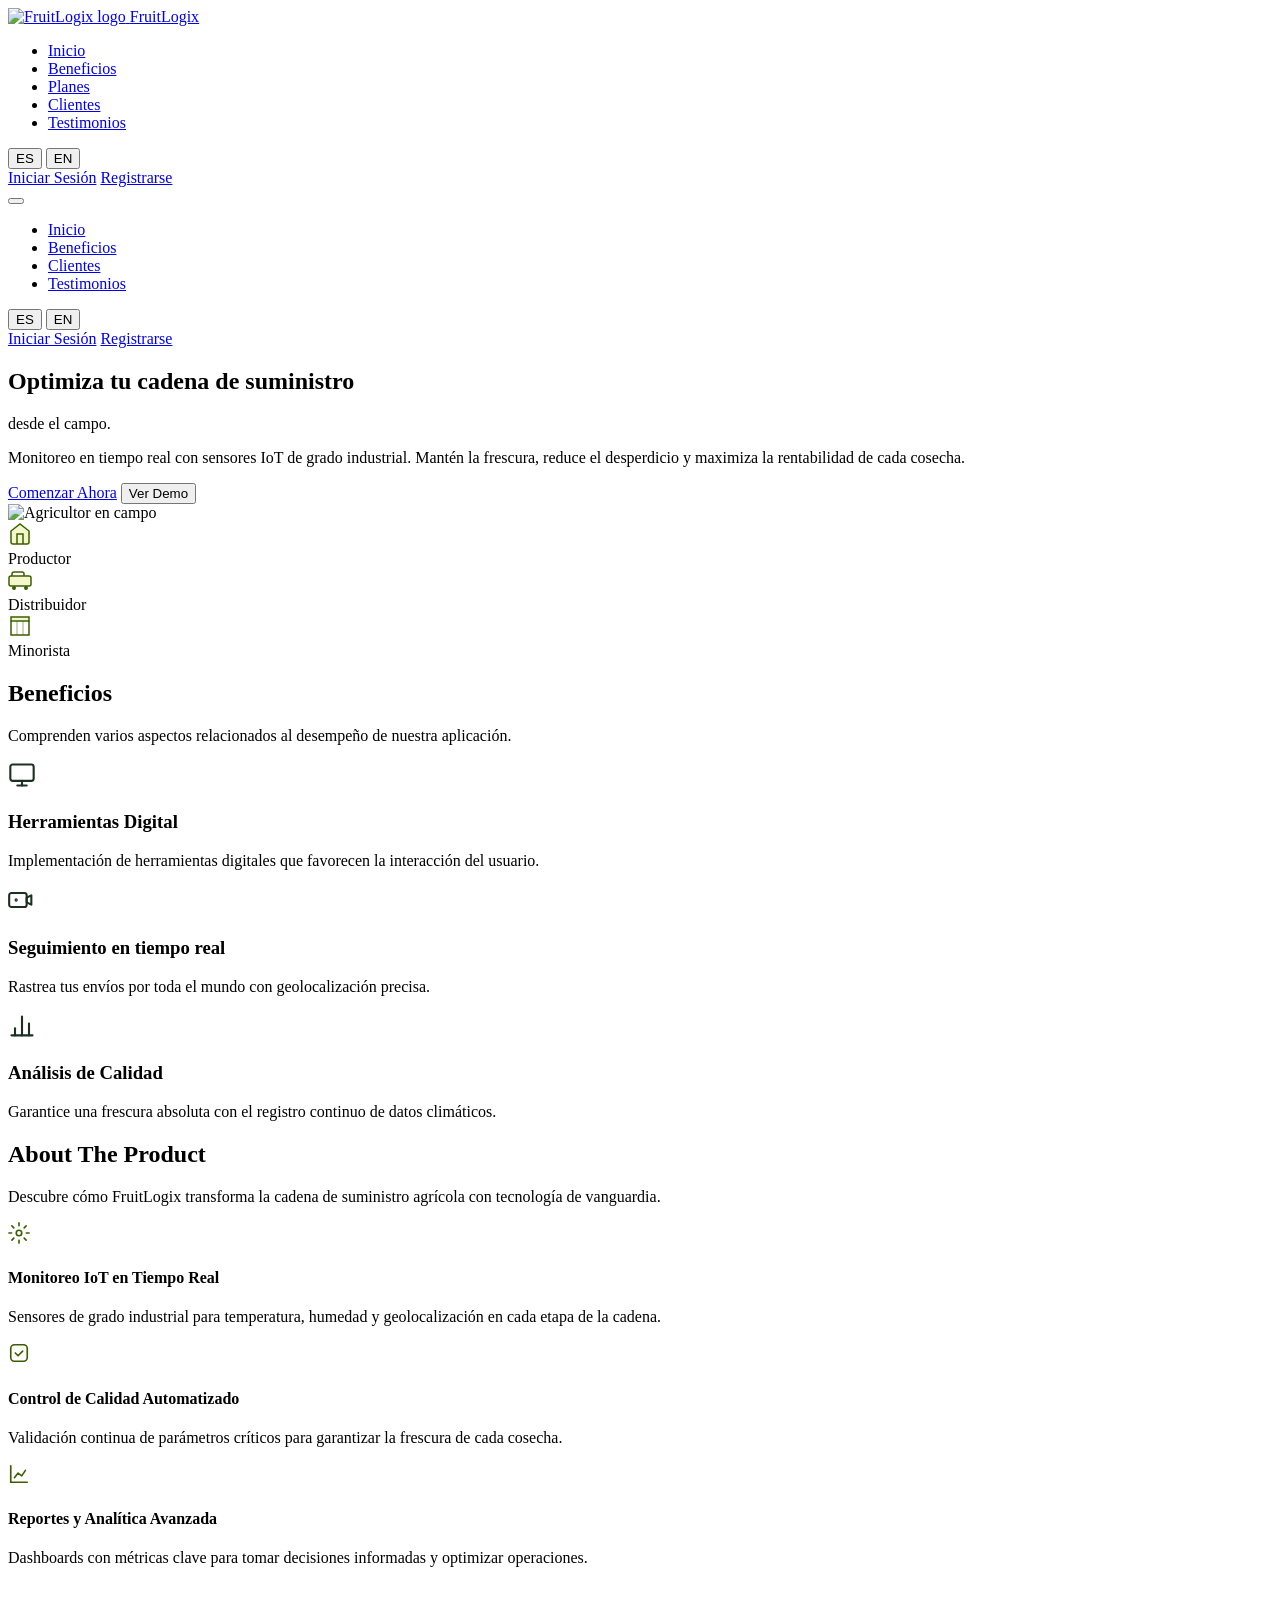
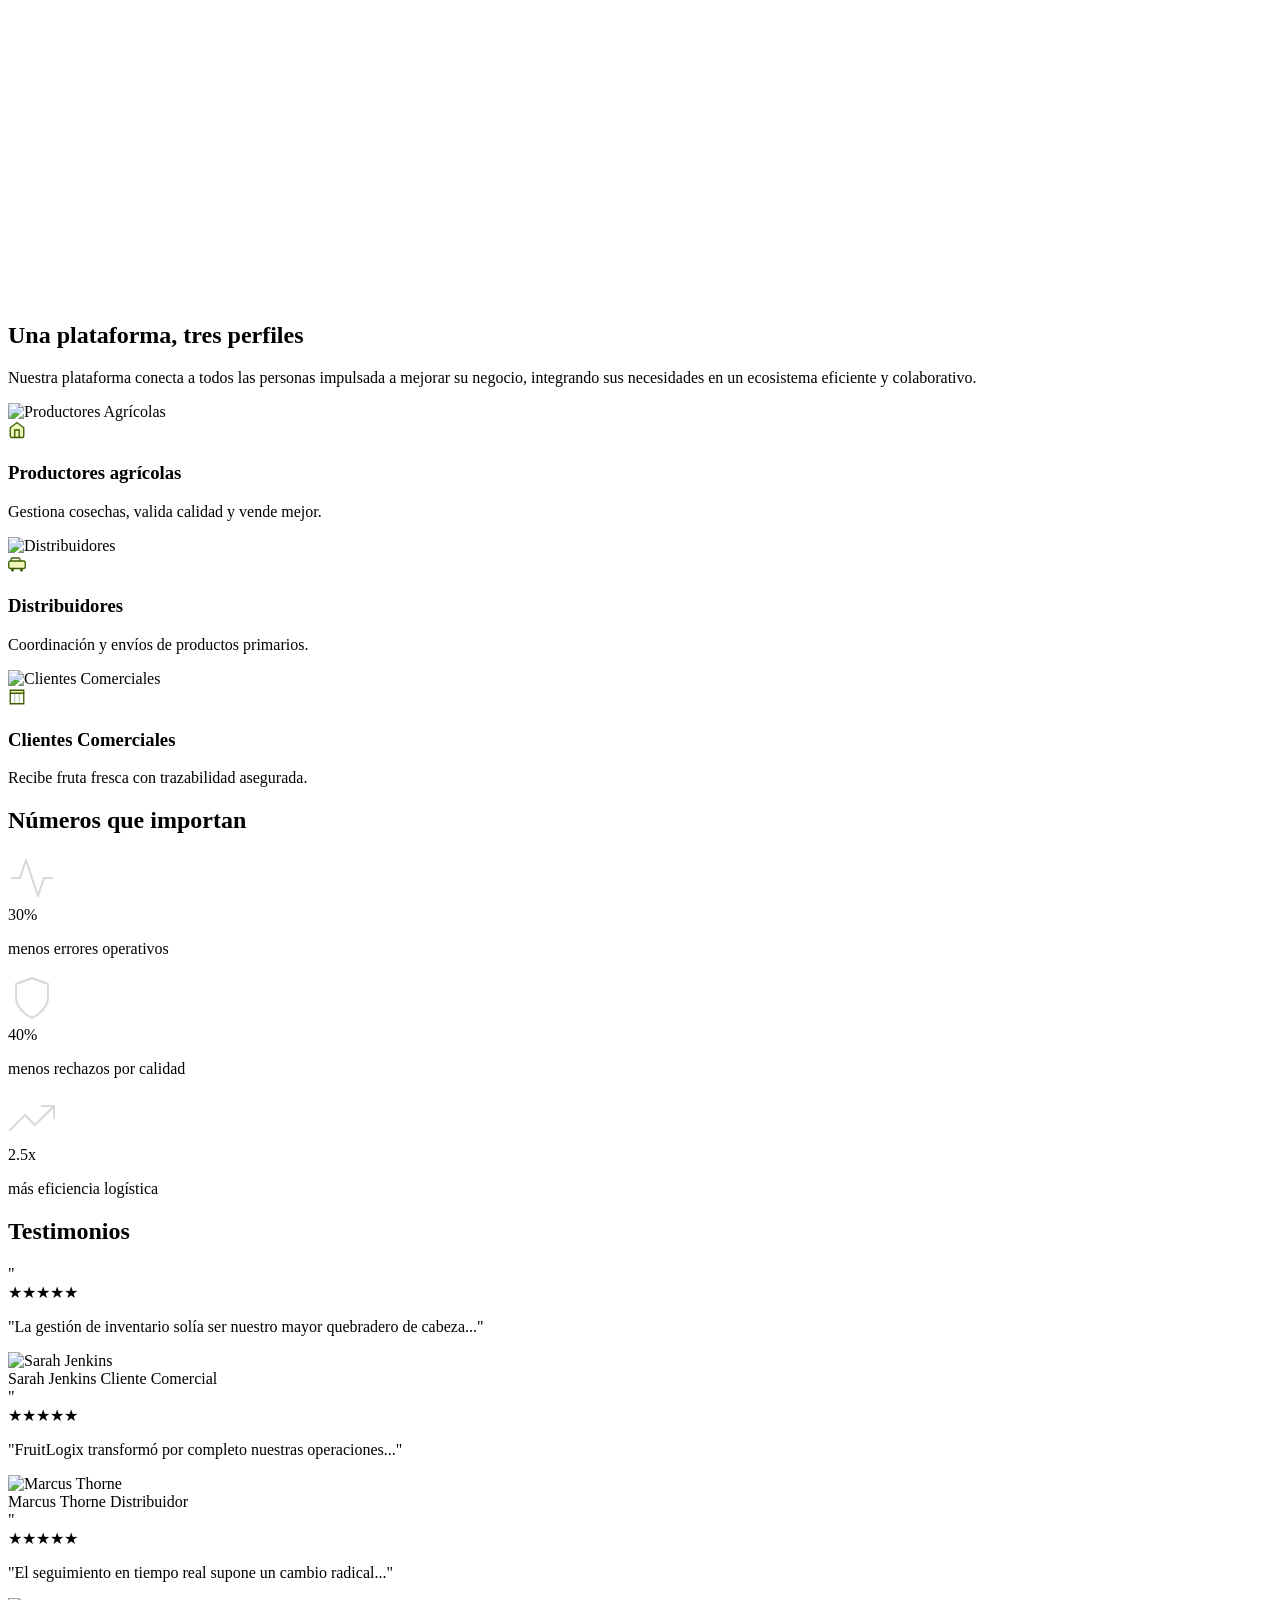
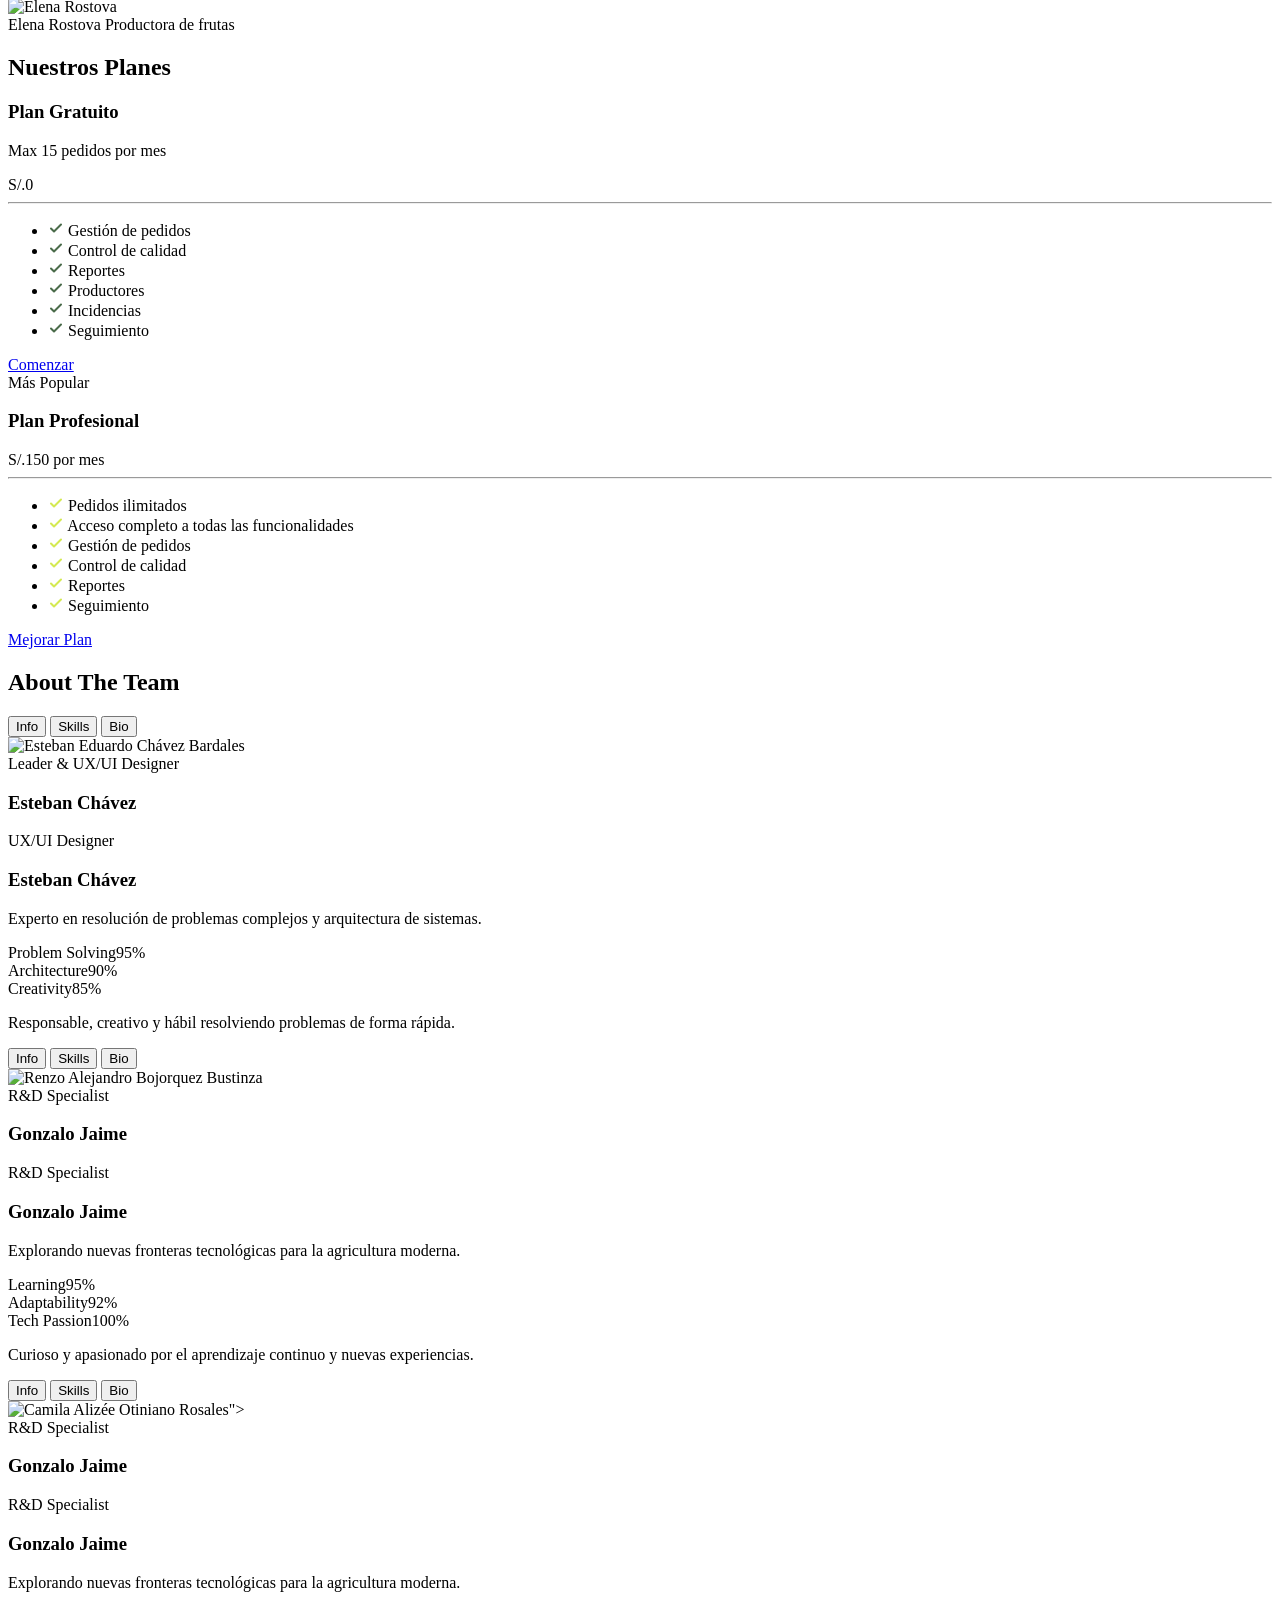
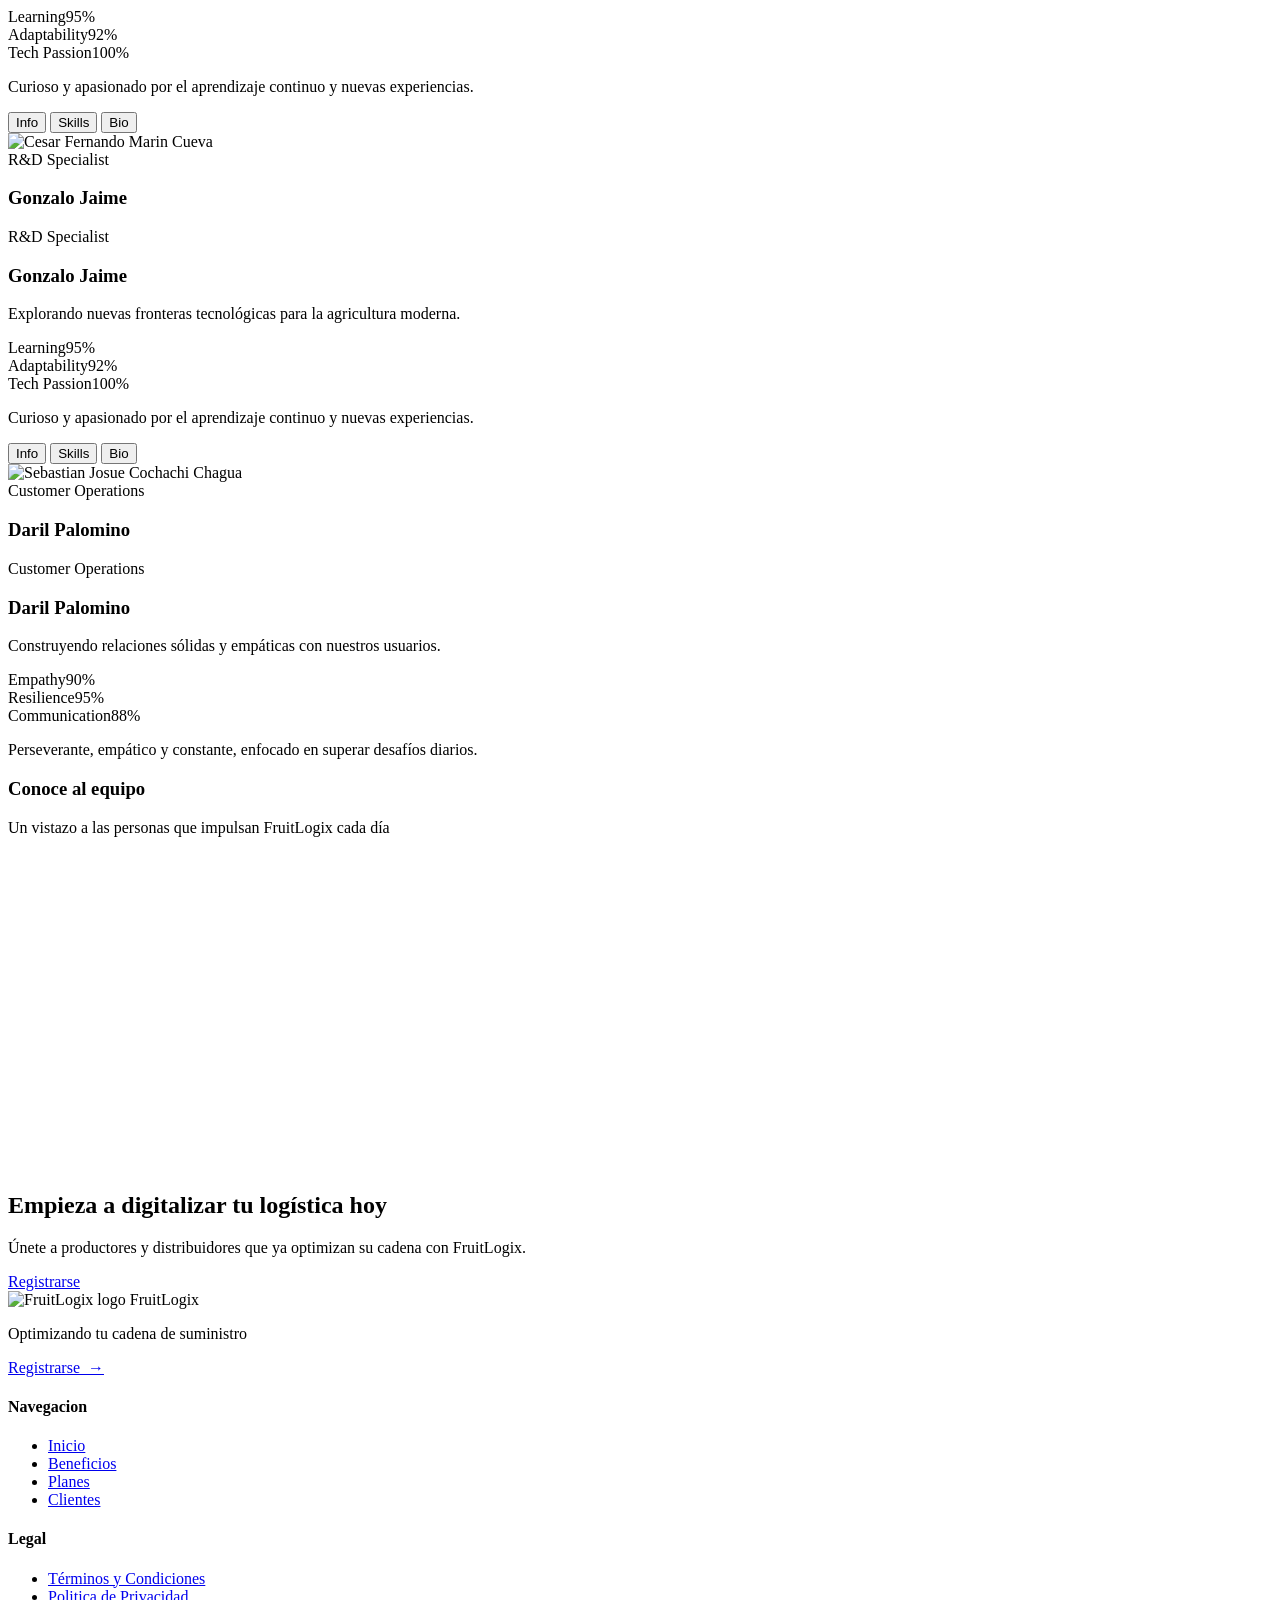
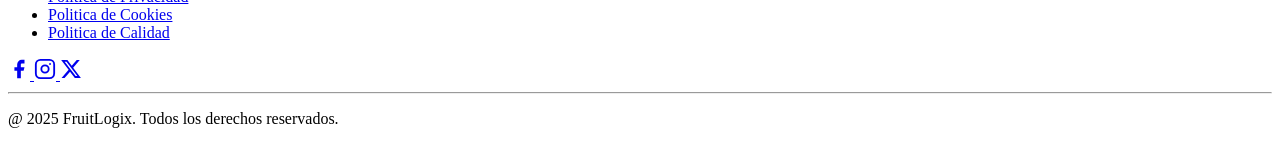
==== index.html @ 1247d289 "chore: initial commit" ====
<!DOCTYPE html>
<html lang="es">

<head>
    <base href="/fruitlogix-website2/">
    <meta charset="UTF-8">
    <meta name="viewport" content="width=device-width, initial-scale=1.0">
    <meta name="description"
          content="FruitLogix — Optimize your agricultural supply chain with real-time IoT monitoring, quality tracking, and logistics management from field to retailer.">
    <link rel="preconnect" href="https://fonts.googleapis.com">
    <link rel="preconnect" href="https://fonts.gstatic.com" crossorigin>
    <link href="https://fonts.googleapis.com/css2?family=Roboto:wght@400;500;700&display=swap" rel="stylesheet">
    <link rel="stylesheet" href="styles.css">
    <link rel="icon" href="assets/images/logo.ico" type="image/x-icon">
    <title>FruitLogix — Supply Chain Optimization</title>
</head>

<body>

<!-- NAV SECTION -->
<div class="nav-wrapper">
    <nav class="nav" aria-label="Navegación principal" data-i18n-aria-label="nav.aria.mainNav">

        <a href="#home" class="nav-brand">
            <img src="assets/images/logo.ico" alt="FruitLogix logo" class="brand-icon">
            <span class="brand-name">FruitLogix</span>
        </a>

        <ul class="nav-links">
            <li><a href="#home" data-i18n="nav.inicio">Inicio</a></li>
            <li><a href="#benefits" data-i18n="nav.beneficios">Beneficios</a></li>
            <li><a href="#plans" data-i18n="nav.plans">Planes</a></li>
            <li><a href="#clients" data-i18n="nav.clientes">Clientes</a></li>
            <li><a href="#testimonials" data-i18n="nav.testimonios">Testimonios</a></li>
        </ul>

        <div class="nav-actions">
            <div class="lang-toggle" role="group" aria-label="Idioma / Language">
                <button data-lang="es" class="lang-active" aria-label="Español">ES</button>
                <button data-lang="en" aria-label="English">EN</button>
            </div>
            <a href="https://fruitlogixweb.web.app/login" class="btn-login" data-i18n="nav.login">Iniciar Sesión</a>
            <a href="https://fruitlogixweb.web.app/register" class="btn-register"
               data-i18n="nav.register">Registrarse</a>
        </div>

        <button class="nav-hamburger" id="hamburger" aria-label="Abrir menú"
                data-i18n-aria-label="nav.aria.openMenu" aria-expanded="false">
            <span></span>
            <span></span>
            <span></span>
        </button>

    </nav>
</div>

<div class="mobile-menu" id="mobile-menu" aria-hidden="true">
    <ul class="nav-links">
        <li><a href="#home" data-i18n="nav.inicio" onclick="closeMobileMenu()">Inicio</a></li>
        <li><a href="#benefits" data-i18n="nav.beneficios" onclick="closeMobileMenu()">Beneficios</a></li>
        <li><a href="#clients" data-i18n="nav.clientes" onclick="closeMobileMenu()">Clientes</a></li>
        <li><a href="#testimonials" data-i18n="nav.testimonios" onclick="closeMobileMenu()">Testimonios</a></li>
    </ul>
    <div class="nav-actions">
        <div class="lang-toggle" role="group" aria-label="Idioma / Language">
            <button data-lang="es" class="lang-active" aria-label="Español">ES</button>
            <button data-lang="en" aria-label="English">EN</button>
        </div>
        <a href="https://fruitlogixweb.web.app/login" class="btn-login" data-i18n="nav.login">Iniciar Sesión</a>
        <a href="https://fruitlogixweb.web.app/register" class="btn-register"
           data-i18n="nav.register">Registrarse</a>
    </div>
</div>

<!-- HERO SECTION -->
<section class="hero" id="home">
    <div class="hero-inner">

        <div class="hero-left">
            <div class="hero-heading">
                <h1 class="hero-title" data-i18n="hero.title">Optimiza tu cadena de suministro</h1>
                <p class="hero-title-accent" data-i18n="hero.title.accent">desde el campo.</p>
            </div>
            <p class="hero-desc" data-i18n="hero.desc">
                Monitoreo en tiempo real con sensores IoT de grado industrial.
                Mantén la frescura, reduce el desperdicio y maximiza la rentabilidad de cada cosecha.
            </p>
            <div class="hero-actions">
                <a href="https://fruitlogixweb.web.app/register" class="btn-primary"
                   data-i18n="hero.cta.primary">Comenzar Ahora</a>
                <button class="btn-outline">
                    <span class="play-icon"><span class="play-triangle"></span></span>
                    <span data-i18n="hero.cta.demo">Ver Demo</span>
                </button>
            </div>
        </div>

        <div class="hero-image-box">
            <img src="assets/images/hero-farmer.jpg" alt="Agricultor en campo" data-i18n-alt="hero.img.alt"
                 class="hero-img">
        </div>

        <div class="chain-row">
            <div class="chain-node">
                <div class="chain-icon">
                    <svg width="24" height="24" viewBox="0 0 24 24" fill="none" xmlns="http://www.w3.org/2000/svg">
                        <path d="M3 9l9-7 9 7v11a2 2 0 01-2 2H5a2 2 0 01-2-2z" stroke="#3d5e00" stroke-width="1.5"
                              fill="#D4E952" fill-opacity="0.3" />
                        <path d="M9 22V12h6v10" stroke="#3d5e00" stroke-width="1.5" />
                    </svg>
                </div>
                <span class="chain-label" data-i18n="chain.producer">Productor</span>
            </div>
            <div class="chain-connector"></div>
            <div class="chain-dot-connector"></div>
            <div class="chain-connector"></div>
            <div class="chain-node">
                <div class="chain-icon">
                    <svg width="24" height="24" viewBox="0 0 24 24" fill="none" xmlns="http://www.w3.org/2000/svg">
                        <rect x="1" y="8" width="22" height="10" rx="2" stroke="#3d5e00" stroke-width="1.5"
                              fill="#D4E952" fill-opacity="0.3" />
                        <path d="M16 8V6a2 2 0 00-2-2H6a2 2 0 00-2 2v2" stroke="#3d5e00" stroke-width="1.5" />
                        <circle cx="6" cy="20" r="2" fill="#3d5e00" />
                        <circle cx="18" cy="20" r="2" fill="#3d5e00" />
                    </svg>
                </div>
                <span class="chain-label" data-i18n="chain.distributor">Distribuidor</span>
            </div>
            <div class="chain-connector"></div>
            <div class="chain-dot-connector"></div>
            <div class="chain-connector"></div>
            <div class="chain-node">
                <div class="chain-icon">
                    <svg width="24" height="24" viewBox="0 0 24 24" fill="none" xmlns="http://www.w3.org/2000/svg">
                        <path d="M3 3h18v4H3z" stroke="#3d5e00" stroke-width="1.5" fill="#D4E952"
                              fill-opacity="0.3" />
                        <path d="M3 7v14h18V7" stroke="#3d5e00" stroke-width="1.5" />
                        <path d="M9 7v14M15 7v14" stroke="#3d5e00" stroke-width="1" opacity="0.5" />
                    </svg>
                </div>
                <span class="chain-label" data-i18n="chain.retailer">Minorista</span>
            </div>
        </div>

    </div>
</section>

<!-- BENEFITS SECTION -->
<section class="benefits" id="benefits">
    <h2 class="md-headline" data-i18n="benefits.title">Beneficios</h2>
    <p class="section-subtitle md-body" data-i18n="benefits.subtitle">
        Comprenden varios aspectos relacionados al desempeño de nuestra aplicación.
    </p>
    <div class="card-grid">
        <div class="card md-interactive">
            <div class="card-icon md-interactive">
                <svg width="28" height="28" viewBox="0 0 24 24" fill="none" stroke="#1a3020" stroke-width="1.8"
                     stroke-linecap="round" stroke-linejoin="round">
                    <rect x="2" y="3" width="20" height="14" rx="2" ry="2" />
                    <line x1="8" y1="21" x2="16" y2="21" />
                    <line x1="12" y1="17" x2="12" y2="21" />
                </svg>
            </div>
            <h3 data-i18n="benefits.card1.title">Herramientas Digital</h3>
            <p data-i18n="benefits.card1.desc">Implementación de herramientas digitales que favorecen la interacción
                del usuario.</p>
        </div>
        <div class="card md-interactive">
            <div class="card-icon md-interactive">
                <svg width="28" height="28" viewBox="0 0 24 24" fill="none" stroke="#1a3020" stroke-width="1.8"
                     stroke-linecap="round" stroke-linejoin="round">
                    <rect x="1" y="6" width="15" height="12" rx="2" />
                    <path d="M16 10l4-2v8l-4-2z" />
                    <circle cx="7" cy="12" r="0.5" fill="#1a3020" />
                </svg>
            </div>
            <h3 data-i18n="benefits.card2.title">Seguimiento en tiempo real</h3>
            <p data-i18n="benefits.card2.desc">Rastrea tus envíos por toda el mundo con geolocalización precisa.</p>
        </div>
        <div class="card md-interactive">
            <div class="card-icon md-interactive">
                <svg width="28" height="28" viewBox="0 0 24 24" fill="none" stroke="#1a3020" stroke-width="1.8"
                     stroke-linecap="round" stroke-linejoin="round">
                    <line x1="18" y1="20" x2="18" y2="10" />
                    <line x1="12" y1="20" x2="12" y2="4" />
                    <line x1="6" y1="20" x2="6" y2="14" />
                    <line x1="3" y1="20" x2="21" y2="20" />
                </svg>
            </div>
            <h3 data-i18n="benefits.card3.title">Análisis de Calidad</h3>
            <p data-i18n="benefits.card3.desc">Garantice una frescura absoluta con el registro continuo de datos
                climáticos.</p>
        </div>
    </div>
</section>

<!-- ABOUT THE PRODUCT SECTION -->
<section class="about-product" id="about-product">
    <div class="about-product-inner">
        <div class="about-product-header">
            <h2 class="about-product-title md-headline" data-i18n="product.title">About The Product</h2>
            <p class="about-product-subtitle md-body" data-i18n="product.subtitle">
                Descubre cómo FruitLogix transforma la cadena de suministro agrícola con tecnología de vanguardia.
            </p>
        </div>
        <div class="about-product-content">
            <div class="product-features-list">
                <div class="product-feature-item">
                    <div class="product-feature-icon md-interactive md-interactive-primary">
                        <svg width="22" height="22" viewBox="0 0 24 24" fill="none"
                             xmlns="http://www.w3.org/2000/svg">
                            <circle cx="12" cy="12" r="3" stroke="#3d5e00" stroke-width="1.8" />
                            <path
                                    d="M12 1v3M12 20v3M4.22 4.22l2.12 2.12M17.66 17.66l2.12 2.12M1 12h3M20 12h3M4.22 19.78l2.12-2.12M17.66 6.34l2.12-2.12"
                                    stroke="#3d5e00" stroke-width="1.8" stroke-linecap="round" />
                        </svg>
                    </div>
                    <div class="product-feature-text">
                        <h4 data-i18n="product.f1.title">Monitoreo IoT en Tiempo Real</h4>
                        <p data-i18n="product.f1.desc">Sensores de grado industrial para temperatura, humedad y
                            geolocalización en cada etapa de la cadena.</p>
                    </div>
                </div>
                <div class="product-feature-item">
                    <div class="product-feature-icon md-interactive md-interactive-primary">
                        <svg width="22" height="22" viewBox="0 0 24 24" fill="none"
                             xmlns="http://www.w3.org/2000/svg">
                            <rect x="3" y="3" width="18" height="18" rx="4" stroke="#3d5e00" stroke-width="1.8" />
                            <path d="M8 12l3 3 5-5" stroke="#3d5e00" stroke-width="1.8" stroke-linecap="round"
                                  stroke-linejoin="round" />
                        </svg>
                    </div>
                    <div class="product-feature-text">
                        <h4 data-i18n="product.f2.title">Control de Calidad Automatizado</h4>
                        <p data-i18n="product.f2.desc">Validación continua de parámetros críticos para garantizar la
                            frescura de cada cosecha.</p>
                    </div>
                </div>
                <div class="product-feature-item">
                    <div class="product-feature-icon md-interactive md-interactive-primary">
                        <svg width="22" height="22" viewBox="0 0 24 24" fill="none"
                             xmlns="http://www.w3.org/2000/svg">
                            <path d="M3 3v18h18" stroke="#3d5e00" stroke-width="1.8" stroke-linecap="round" />
                            <path d="M7 16l4-5 4 3 4-6" stroke="#3d5e00" stroke-width="1.8" stroke-linecap="round"
                                  stroke-linejoin="round" />
                        </svg>
                    </div>
                    <div class="product-feature-text">
                        <h4 data-i18n="product.f3.title">Reportes y Analítica Avanzada</h4>
                        <p data-i18n="product.f3.desc">Dashboards con métricas clave para tomar decisiones
                            informadas y optimizar operaciones.</p>
                    </div>
                </div>
            </div>
            <div class="about-product-video">
                <div class="product-video-box">
                    <!-- Iframe de YouTube insertado directamente -->
                    <iframe width="560" height="315" src="https://www.youtube.com/embed/7UkcMUtRT04?si=QccllM2WqIyKOtxz" title="YouTube video player" frameborder="0" allow="accelerometer; autoplay; clipboard-write; encrypted-media; gyroscope; picture-in-picture; web-share" referrerpolicy="strict-origin-when-cross-origin" allowfullscreen></iframe>
                </div>
            </div>
        </div>
    </div>
</section>


<!-- CLIENTS SECTION -->
<section class="clients" id="clients">
    <h2 data-i18n="clients.title">Una plataforma, tres perfiles</h2>
    <p class="clients-subtitle" data-i18n="clients.subtitle">
        Nuestra plataforma conecta a todos las personas impulsada a mejorar su negocio, integrando sus necesidades
        en un ecosistema eficiente y colaborativo.
    </p>
    <div class="clients-grid">

        <div class="client-card">
            <div class="client-card-image">
                <img src="assets/images/productor.png" alt="Productores Agrícolas"
                     data-i18n-alt="clients.alt.producer">
                <div class="client-card-image-overlay"></div>
            </div>
            <div class="client-card-body">
                <div class="client-card-icon">
                    <svg width="18" height="18" viewBox="0 0 24 24" fill="none" xmlns="http://www.w3.org/2000/svg">
                        <path d="M3 9l9-7 9 7v11a2 2 0 01-2 2H5a2 2 0 01-2-2z" stroke="#3d5e00" stroke-width="1.8"
                              fill="#D4E952" fill-opacity="0.4" />
                        <path d="M9 22V12h6v10" stroke="#3d5e00" stroke-width="1.8" />
                    </svg>
                </div>
                <h3 data-i18n="clients.box2">Productores agrícolas</h3>
                <p data-i18n="clients.desc2">Gestiona cosechas, valida calidad y vende mejor.</p>
            </div>
        </div>

        <div class="client-card">
            <div class="client-card-image">
                <img src="assets/images/distributor.png" alt="Distribuidores"
                     data-i18n-alt="clients.alt.distributor">
                <div class="client-card-image-overlay"></div>
            </div>
            <div class="client-card-body">
                <div class="client-card-icon">
                    <svg width="18" height="18" viewBox="0 0 24 24" fill="none" xmlns="http://www.w3.org/2000/svg">
                        <rect x="1" y="8" width="22" height="10" rx="2" stroke="#3d5e00" stroke-width="1.8"
                              fill="#D4E952" fill-opacity="0.4" />
                        <path d="M16 8V6a2 2 0 00-2-2H6a2 2 0 00-2 2v2" stroke="#3d5e00" stroke-width="1.8" />
                        <circle cx="6" cy="20" r="2" fill="#3d5e00" />
                        <circle cx="18" cy="20" r="2" fill="#3d5e00" />
                    </svg>
                </div>
                <h3 data-i18n="clients.box3">Distribuidores</h3>
                <p data-i18n="clients.desc3">Coordinación y envíos de productos primarios.</p>
            </div>
        </div>

        <div class="client-card">
            <div class="client-card-image">
                <img src="assets/images/comercial.png" alt="Clientes Comerciales"
                     data-i18n-alt="clients.alt.commercial">
                <div class="client-card-image-overlay"></div>
            </div>
            <div class="client-card-body">
                <div class="client-card-icon">
                    <svg width="18" height="18" viewBox="0 0 24 24" fill="none" xmlns="http://www.w3.org/2000/svg">
                        <path d="M3 3h18v4H3z" stroke="#3d5e00" stroke-width="1.8" fill="#D4E952"
                              fill-opacity="0.4" />
                        <path d="M3 7v14h18V7" stroke="#3d5e00" stroke-width="1.8" />
                        <path d="M9 7v14M15 7v14" stroke="#3d5e00" stroke-width="1" opacity="0.5" />
                    </svg>
                </div>
                <h3 data-i18n="clients.box1">Clientes Comerciales</h3>
                <p data-i18n="clients.desc1">Recibe fruta fresca con trazabilidad asegurada.</p>
            </div>
        </div>

    </div>
</section>



<!-- STATS SECTION -->
<section class="stats">
    <h2 class="stats-title" data-i18n="stats.title">Números que importan</h2>
    <div class="stats-grid">

        <div class="stat-card" data-animate>
            <div class="stat-icon-bg">
                <svg width="48" height="48" viewBox="0 0 24 24" fill="none" stroke="currentColor" stroke-width="1"
                     stroke-linecap="round" stroke-linejoin="round" opacity="0.15">
                    <path d="M22 12h-4l-3 9L9 3l-3 9H2" />
                </svg>
            </div>
            <div class="stat-value">30%</div>
            <p class="stat-desc" data-i18n="stats.s1">menos errores operativos</p>
            <div class="stat-bar">
                <div class="stat-bar-fill" style="width: 30%; background: #b0c840;"></div>
            </div>
        </div>

        <div class="stat-card" data-animate>
            <div class="stat-icon-bg">
                <svg width="48" height="48" viewBox="0 0 24 24" fill="none" stroke="currentColor" stroke-width="1"
                     stroke-linecap="round" stroke-linejoin="round" opacity="0.15">
                    <path d="M12 22s8-4 8-10V5l-8-3-8 3v7c0 6 8 10 8 10z" />
                </svg>
            </div>
            <div class="stat-value">40%</div>
            <p class="stat-desc" data-i18n="stats.s2">menos rechazos por calidad</p>
            <div class="stat-bar">
                <div class="stat-bar-fill" style="width: 40%; background: #b0c840;"></div>
            </div>
        </div>

        <div class="stat-card" data-animate>
            <div class="stat-icon-bg">
                <svg width="48" height="48" viewBox="0 0 24 24" fill="none" stroke="currentColor" stroke-width="1"
                     stroke-linecap="round" stroke-linejoin="round" opacity="0.15">
                    <polyline points="23 6 13.5 15.5 8.5 10.5 1 18" />
                    <polyline points="17 6 23 6 23 12" />
                </svg>
            </div>
            <div class="stat-value">2.5x</div>
            <p class="stat-desc" data-i18n="stats.s3">más eficiencia logística</p>
            <div class="stat-bar">
                <div class="stat-bar-fill" style="width: 70%; background: #D4E952;"></div>
            </div>
        </div>

    </div>
</section>

<!-- TESTIMONIALS SECTION -->
<section class="testimonials" id="testimonials">
    <h2 class="testimonials-title" data-i18n="testimonials.title">Testimonios</h2>
    <div class="testimonials-grid">
        <div class="testimonial-card">
            <div class="testimonial-quote-mark">"</div>
            <div class="star-rating">
                <span>&#9733;</span><span>&#9733;</span><span>&#9733;</span><span>&#9733;</span><span>&#9733;</span>
            </div>
            <p class="testimonial-text" data-i18n="testimonials.t1.text">
                "La gestión de inventario solía ser nuestro mayor quebradero de cabeza..."
            </p>
            <div class="author">
                <img src="assets/images/client2.jpg" alt="Sarah Jenkins" class="author-photo">
                <div class="author-info">
                    <span class="author-name" data-i18n="testimonials.t1.name">Sarah Jenkins</span>
                    <span class="author-role" data-i18n="testimonials.t1.role">Cliente Comercial</span>
                </div>
            </div>
        </div>
        <div class="testimonial-card">
            <div class="testimonial-quote-mark">"</div>
            <div class="star-rating">
                <span>&#9733;</span><span>&#9733;</span><span>&#9733;</span><span>&#9733;</span><span>&#9733;</span>
            </div>
            <p class="testimonial-text" data-i18n="testimonials.t2.text">
                "FruitLogix transformó por completo nuestras operaciones..."
            </p>
            <div class="author">
                <img src="assets/images/distributor2.jpg" alt="Marcus Thorne" class="author-photo">
                <div class="author-info">
                    <span class="author-name" data-i18n="testimonials.t2.name">Marcus Thorne</span>
                    <span class="author-role" data-i18n="testimonials.t2.role">Distribuidor</span>
                </div>
            </div>
        </div>
        <div class="testimonial-card">
            <div class="testimonial-quote-mark">"</div>
            <div class="star-rating">
                <span>&#9733;</span><span>&#9733;</span><span>&#9733;</span><span>&#9733;</span><span>&#9733;</span>
            </div>
            <p class="testimonial-text" data-i18n="testimonials.t3.text">
                "El seguimiento en tiempo real supone un cambio radical..."
            </p>
            <div class="author">
                <img src="assets/images/producer2.png" alt="Elena Rostova" class="author-photo">
                <div class="author-info">
                    <span class="author-name" data-i18n="testimonials.t3.name">Elena Rostova</span>
                    <span class="author-role" data-i18n="testimonials.t3.role">Productora de frutas</span>
                </div>
            </div>
        </div>
    </div>
</section>


<!-- PLANS SECTION -->
<section class="plans" id="plans">
    <h2 class="plans-title" data-i18n="plans.title">Nuestros Planes</h2>
    <div class="plans-grid">
        <!-- Free Plan -->
        <div class="plan-card plan-card--free">
            <div class="plan-card-header">
                <h3 class="plan-name" data-i18n="plans.free.name">Plan Gratuito</h3>
                <p class="plan-limit" data-i18n="plans.free.limit">Max 15 pedidos por mes</p>
            </div>
            <div class="plan-price-block">
                <span class="plan-price" data-i18n="plans.free.price">S/.0</span>
            </div>
            <hr class="plan-divider">
            <ul class="plan-features">
                <li>
                    <svg class="check-icon" width="16" height="16" viewBox="0 0 16 16" fill="none">
                        <path d="M3 8.5l3 3 7-7" stroke="#4a6b4a" stroke-width="2" stroke-linecap="round"
                              stroke-linejoin="round" />
                    </svg>
                    <span data-i18n="plans.free.f1">Gestión de pedidos</span>
                </li>
                <li>
                    <svg class="check-icon" width="16" height="16" viewBox="0 0 16 16" fill="none">
                        <path d="M3 8.5l3 3 7-7" stroke="#4a6b4a" stroke-width="2" stroke-linecap="round"
                              stroke-linejoin="round" />
                    </svg>
                    <span data-i18n="plans.free.f2">Control de calidad</span>
                </li>
                <li>
                    <svg class="check-icon" width="16" height="16" viewBox="0 0 16 16" fill="none">
                        <path d="M3 8.5l3 3 7-7" stroke="#4a6b4a" stroke-width="2" stroke-linecap="round"
                              stroke-linejoin="round" />
                    </svg>
                    <span data-i18n="plans.free.f3">Reportes</span>
                </li>
                <li>
                    <svg class="check-icon" width="16" height="16" viewBox="0 0 16 16" fill="none">
                        <path d="M3 8.5l3 3 7-7" stroke="#4a6b4a" stroke-width="2" stroke-linecap="round"
                              stroke-linejoin="round" />
                    </svg>
                    <span data-i18n="plans.free.f4">Productores</span>
                </li>
                <li>
                    <svg class="check-icon" width="16" height="16" viewBox="0 0 16 16" fill="none">
                        <path d="M3 8.5l3 3 7-7" stroke="#4a6b4a" stroke-width="2" stroke-linecap="round"
                              stroke-linejoin="round" />
                    </svg>
                    <span data-i18n="plans.free.f5">Incidencias</span>
                </li>
                <li>
                    <svg class="check-icon" width="16" height="16" viewBox="0 0 16 16" fill="none">
                        <path d="M3 8.5l3 3 7-7" stroke="#4a6b4a" stroke-width="2" stroke-linecap="round"
                              stroke-linejoin="round" />
                    </svg>
                    <span data-i18n="plans.free.f6">Seguimiento</span>
                </li>
            </ul>
            <a href="https://fruitlogixweb.web.app/register" class="plan-cta plan-cta--free"
               data-i18n="plans.free.cta">Comenzar</a>
        </div>

        <!-- Professional Plan -->
        <div class="plan-card plan-card--pro">
            <div class="plan-badge" data-i18n="plans.pro.badge">Más Popular</div>
            <div class="plan-card-header">
                <h3 class="plan-name" data-i18n="plans.pro.name">Plan Profesional</h3>
            </div>
            <div class="plan-price-block">
                <span class="plan-price" data-i18n="plans.pro.price">S/.150</span>
                <span class="plan-period" data-i18n="plans.pro.period">por mes</span>
            </div>
            <hr class="plan-divider">
            <ul class="plan-features">
                <li>
                    <svg class="check-icon" width="16" height="16" viewBox="0 0 16 16" fill="none">
                        <path d="M3 8.5l3 3 7-7" stroke="#D4E952" stroke-width="2" stroke-linecap="round"
                              stroke-linejoin="round" />
                    </svg>
                    <span data-i18n="plans.pro.f1">Pedidos ilimitados</span>
                </li>
                <li>
                    <svg class="check-icon" width="16" height="16" viewBox="0 0 16 16" fill="none">
                        <path d="M3 8.5l3 3 7-7" stroke="#D4E952" stroke-width="2" stroke-linecap="round"
                              stroke-linejoin="round" />
                    </svg>
                    <span data-i18n="plans.pro.f2">Acceso completo a todas las funcionalidades</span>
                </li>
                <li>
                    <svg class="check-icon" width="16" height="16" viewBox="0 0 16 16" fill="none">
                        <path d="M3 8.5l3 3 7-7" stroke="#D4E952" stroke-width="2" stroke-linecap="round"
                              stroke-linejoin="round" />
                    </svg>
                    <span data-i18n="plans.free.f1">Gestión de pedidos</span>
                </li>
                <li>
                    <svg class="check-icon" width="16" height="16" viewBox="0 0 16 16" fill="none">
                        <path d="M3 8.5l3 3 7-7" stroke="#D4E952" stroke-width="2" stroke-linecap="round"
                              stroke-linejoin="round" />
                    </svg>
                    <span data-i18n="plans.free.f2">Control de calidad</span>
                </li>
                <li>
                    <svg class="check-icon" width="16" height="16" viewBox="0 0 16 16" fill="none">
                        <path d="M3 8.5l3 3 7-7" stroke="#D4E952" stroke-width="2" stroke-linecap="round"
                              stroke-linejoin="round" />
                    </svg>
                    <span data-i18n="plans.free.f3">Reportes</span>
                </li>
                <li>
                    <svg class="check-icon" width="16" height="16" viewBox="0 0 16 16" fill="none">
                        <path d="M3 8.5l3 3 7-7" stroke="#D4E952" stroke-width="2" stroke-linecap="round"
                              stroke-linejoin="round" />
                    </svg>
                    <span data-i18n="plans.free.f6">Seguimiento</span>
                </li>
            </ul>
            <a href="https://fruitlogixweb.web.app/register" class="plan-cta plan-cta--pro"
               data-i18n="plans.pro.cta">Mejorar Plan</a>
        </div>
    </div>
</section>


<!-- PREMIUM TEAM SECTION -->
<section class="premium-team">
    <h2 class="team-title-modern md-headline" data-i18n="team.title">About The Team</h2>
    <div class="team-container">

        <!-- MEMBER 1: Esteban -->
        <div class="member-card md-interactive" data-member="1">
            <div class="member-tabs">
                <button class="tab-btn active" data-tab="info" data-i18n="team.tabs.info">Info</button>
                <button class="tab-btn" data-tab="skills" data-i18n="team.tabs.skills">Skills</button>
                <button class="tab-btn" data-tab="bio" data-i18n="team.tabs.bio">Bio</button>
            </div>
            <div class="member-image-bg">
                <img src="assets/images/Foto_Esteban.jpeg" alt="Esteban Eduardo Chávez Bardales">
            </div>
            <div class="member-overlay">
                <span class="member-role-label" data-i18n="team.member1.role">Leader & UX/UI Designer</span>
                <h3 class="member-name-large" data-i18n="team.member1.shortName">Esteban Chávez</h3>
            </div>
            <div class="member-content-pane active" data-pane="info">
                <span class="member-role-label" data-i18n="team.member1.role">UX/UI Designer</span>
                <h3 class="member-name-large" data-i18n="team.member1.shortName">Esteban Chávez</h3>
                <p class="bio-text" data-i18n="team.member1.tagline">Experto en resolución de problemas complejos y
                    arquitectura de sistemas.</p>
            </div>
            <div class="member-content-pane" data-pane="skills">
                <div class="skill-item">
                    <div class="skill-info"><span data-i18n="team.member1.skill1">Problem
                                Solving</span><span>95%</span></div>
                    <div class="skill-bar-bg">
                        <div class="skill-bar-fill" style="width: 95%;"></div>
                    </div>
                </div>
                <div class="skill-item">
                    <div class="skill-info"><span
                            data-i18n="team.member1.skill2">Architecture</span><span>90%</span></div>
                    <div class="skill-bar-bg">
                        <div class="skill-bar-fill" style="width: 90%;"></div>
                    </div>
                </div>
                <div class="skill-item">
                    <div class="skill-info"><span data-i18n="team.member1.skill3">Creativity</span><span>85%</span>
                    </div>
                    <div class="skill-bar-bg">
                        <div class="skill-bar-fill" style="width: 85%;"></div>
                    </div>
                </div>
            </div>
            <div class="member-content-pane" data-pane="bio">
                <p class="bio-text" data-i18n="team.member1.desc">Responsable, creativo y hábil resolviendo
                    problemas de forma rápida.</p>
            </div>
        </div>


        <!-- MEMBER 2: Renzo -->
        <div class="member-card md-interactive" data-member="4">
            <div class="member-tabs">
                <button class="tab-btn active" data-tab="info" data-i18n="team.tabs.info">Info</button>
                <button class="tab-btn" data-tab="skills" data-i18n="team.tabs.skills">Skills</button>
                <button class="tab-btn" data-tab="bio" data-i18n="team.tabs.bio">Bio</button>
            </div>
            <div class="member-image-bg">
                <img src="assets/images/Foto_Renzo.png" alt="Renzo Alejandro Bojorquez Bustinza">
            </div>
            <div class="member-overlay">
                <span class="member-role-label" data-i18n="team.member2.role">R&D Specialist</span>
                <h3 class="member-name-large" data-i18n="team.member2.shortName">Gonzalo Jaime</h3>
            </div>
            <div class="member-content-pane active" data-pane="info">
                <span class="member-role-label" data-i18n="team.member2.role">R&D Specialist</span>
                <h3 class="member-name-large" data-i18n="team.member2.shortName">Gonzalo Jaime</h3>
                <p class="bio-text" data-i18n="team.member2.tagline">Explorando nuevas fronteras tecnológicas para
                    la agricultura moderna.</p>
            </div>
            <div class="member-content-pane" data-pane="skills">
                <div class="skill-item">
                    <div class="skill-info"><span data-i18n="team.member4.skill1">Learning</span><span>95%</span>
                    </div>
                    <div class="skill-bar-bg">
                        <div class="skill-bar-fill" style="width: 95%;"></div>
                    </div>
                </div>
                <div class="skill-item">
                    <div class="skill-info"><span
                            data-i18n="team.member4.skill2">Adaptability</span><span>92%</span></div>
                    <div class="skill-bar-bg">
                        <div class="skill-bar-fill" style="width: 92%;"></div>
                    </div>
                </div>
                <div class="skill-item">
                    <div class="skill-info"><span data-i18n="team.member4.skill3">Tech
                                Passion</span><span>100%</span></div>
                    <div class="skill-bar-bg">
                        <div class="skill-bar-fill" style="width: 100%;"></div>
                    </div>
                </div>
            </div>
            <div class="member-content-pane" data-pane="bio">
                <p class="bio-text" data-i18n="team.member4.desc">Curioso y apasionado por el aprendizaje continuo y
                    nuevas experiencias.</p>
            </div>
        </div>

        <!-- MEMBER 3: Camila -->
        <div class="member-card md-interactive" data-member="4">
            <div class="member-tabs">
                <button class="tab-btn active" data-tab="info" data-i18n="team.tabs.info">Info</button>
                <button class="tab-btn" data-tab="skills" data-i18n="team.tabs.skills">Skills</button>
                <button class="tab-btn" data-tab="bio" data-i18n="team.tabs.bio">Bio</button>
            </div>
            <div class="member-image-bg">
                <img src="assets/images/Foto_Camila.jpeg" alt="Camila Alizée Otiniano Rosales">">
            </div>
            <div class="member-overlay">
                <span class="member-role-label" data-i18n="team.member3.role">R&D Specialist</span>
                <h3 class="member-name-large" data-i18n="team.member3.shortName">Gonzalo Jaime</h3>
            </div>
            <div class="member-content-pane active" data-pane="info">
                <span class="member-role-label" data-i18n="team.member3.role">R&D Specialist</span>
                <h3 class="member-name-large" data-i18n="team.member3.shortName">Gonzalo Jaime</h3>
                <p class="bio-text" data-i18n="team.member4.tagline">Explorando nuevas fronteras tecnológicas para
                    la agricultura moderna.</p>
            </div>
            <div class="member-content-pane" data-pane="skills">
                <div class="skill-item">
                    <div class="skill-info"><span data-i18n="team.member4.skill1">Learning</span><span>95%</span>
                    </div>
                    <div class="skill-bar-bg">
                        <div class="skill-bar-fill" style="width: 95%;"></div>
                    </div>
                </div>
                <div class="skill-item">
                    <div class="skill-info"><span
                            data-i18n="team.member4.skill2">Adaptability</span><span>92%</span></div>
                    <div class="skill-bar-bg">
                        <div class="skill-bar-fill" style="width: 92%;"></div>
                    </div>
                </div>
                <div class="skill-item">
                    <div class="skill-info"><span data-i18n="team.member4.skill3">Tech
                                Passion</span><span>100%</span></div>
                    <div class="skill-bar-bg">
                        <div class="skill-bar-fill" style="width: 100%;"></div>
                    </div>
                </div>
            </div>
            <div class="member-content-pane" data-pane="bio">
                <p class="bio-text" data-i18n="team.member4.desc">Curioso y apasionado por el aprendizaje continuo y
                    nuevas experiencias.</p>
            </div>
        </div>


        <!-- MEMBER 4: Cesar -->
        <div class="member-card md-interactive" data-member="4">
            <div class="member-tabs">
                <button class="tab-btn active" data-tab="info" data-i18n="team.tabs.info">Info</button>
                <button class="tab-btn" data-tab="skills" data-i18n="team.tabs.skills">Skills</button>
                <button class="tab-btn" data-tab="bio" data-i18n="team.tabs.bio">Bio</button>
            </div>
            <div class="member-image-bg">
                <img src="assets/images/Foto_Cesar.jpeg" alt="Cesar Fernando Marin Cueva">
            </div>
            <div class="member-overlay">
                <span class="member-role-label" data-i18n="team.member4.role">R&D Specialist</span>
                <h3 class="member-name-large" data-i18n="team.member4.shortName">Gonzalo Jaime</h3>
            </div>
            <div class="member-content-pane active" data-pane="info">
                <span class="member-role-label" data-i18n="team.member4.role">R&D Specialist</span>
                <h3 class="member-name-large" data-i18n="team.member4.shortName">Gonzalo Jaime</h3>
                <p class="bio-text" data-i18n="team.member4.tagline">Explorando nuevas fronteras tecnológicas para
                    la agricultura moderna.</p>
            </div>
            <div class="member-content-pane" data-pane="skills">
                <div class="skill-item">
                    <div class="skill-info"><span data-i18n="team.member4.skill1">Learning</span><span>95%</span>
                    </div>
                    <div class="skill-bar-bg">
                        <div class="skill-bar-fill" style="width: 95%;"></div>
                    </div>
                </div>
                <div class="skill-item">
                    <div class="skill-info"><span
                            data-i18n="team.member4.skill2">Adaptability</span><span>92%</span></div>
                    <div class="skill-bar-bg">
                        <div class="skill-bar-fill" style="width: 92%;"></div>
                    </div>
                </div>
                <div class="skill-item">
                    <div class="skill-info"><span data-i18n="team.member4.skill3">Tech
                                Passion</span><span>100%</span></div>
                    <div class="skill-bar-bg">
                        <div class="skill-bar-fill" style="width: 100%;"></div>
                    </div>
                </div>
            </div>
            <div class="member-content-pane" data-pane="bio">
                <p class="bio-text" data-i18n="team.member4.desc">Curioso y apasionado por el aprendizaje continuo y
                    nuevas experiencias.</p>
            </div>
        </div>

        <!-- MEMBER 5: Sebastian -->
        <div class="member-card md-interactive" data-member="5">
            <div class="member-tabs">
                <button class="tab-btn active" data-tab="info" data-i18n="team.tabs.info">Info</button>
                <button class="tab-btn" data-tab="skills" data-i18n="team.tabs.skills">Skills</button>
                <button class="tab-btn" data-tab="bio" data-i18n="team.tabs.bio">Bio</button>
            </div>
            <div class="member-image-bg">
                <img src="assets/images/Foto_Sebastian.png" alt="Sebastian Josue Cochachi Chagua">
            </div>
            <div class="member-overlay">
                <span class="member-role-label" data-i18n="team.member5.role">Customer Operations</span>
                <h3 class="member-name-large" data-i18n="team.member5.shortName">Daril Palomino</h3>
            </div>
            <div class="member-content-pane active" data-pane="info">
                <span class="member-role-label" data-i18n="team.member5.role">Customer Operations</span>
                <h3 class="member-name-large" data-i18n="team.member5.shortName">Daril Palomino</h3>
                <p class="bio-text" data-i18n="team.member5.tagline">Construyendo relaciones sólidas y empáticas con
                    nuestros usuarios.</p>
            </div>
            <div class="member-content-pane" data-pane="skills">
                <div class="skill-item">
                    <div class="skill-info"><span data-i18n="team.member5.skill1">Empathy</span><span>90%</span>
                    </div>
                    <div class="skill-bar-bg">
                        <div class="skill-bar-fill" style="width: 90%;"></div>
                    </div>
                </div>
                <div class="skill-item">
                    <div class="skill-info"><span data-i18n="team.member5.skill2">Resilience</span><span>95%</span>
                    </div>
                    <div class="skill-bar-bg">
                        <div class="skill-bar-fill" style="width: 95%;"></div>
                    </div>
                </div>
                <div class="skill-item">
                    <div class="skill-info"><span
                            data-i18n="team.member5.skill3">Communication</span><span>88%</span></div>
                    <div class="skill-bar-bg">
                        <div class="skill-bar-fill" style="width: 88%;"></div>
                    </div>
                </div>
            </div>
            <div class="member-content-pane" data-pane="bio">
                <p class="bio-text" data-i18n="team.member5.desc">Perseverante, empático y constante, enfocado en
                    superar desafíos diarios.</p>
            </div>
        </div>

    </div>
    </div>

    <!-- TEAM VIDEO -->
    <div class="team-video-wrapper">
        <div class="team-video-header">
            <h3 class="team-video-title md-headline" data-i18n="team.video.title">Conoce al equipo</h3>
            <p class="team-video-desc" data-i18n="team.video.desc">Un vistazo a las personas que impulsan FruitLogix
                cada día</p>
        </div>

        <div class="team-video-box">
            <iframe width="560" height="315" src="https://www.youtube.com/embed/v3uZFR6qzbU?si=_M6vv2JhrEjgNICD" title="YouTube video player" frameborder="0" allow="accelerometer; autoplay; clipboard-write; encrypted-media; gyroscope; picture-in-picture; web-share" referrerpolicy="strict-origin-when-cross-origin" allowfullscreen></iframe>
        </div>
    </div>

</section>



<!-- CTA SECTION -->
<section class="cta">
    <div class="cta-box">
        <div class="cta-decoration cta-decoration--1"></div>
        <div class="cta-decoration cta-decoration--2"></div>
        <h2 class="cta-title" data-i18n="cta.title">Empieza a digitalizar tu logística hoy</h2>
        <p class="cta-desc" data-i18n="cta.desc">Únete a productores y distribuidores que ya optimizan su cadena con
            FruitLogix.</p>
        <a href="https://fruitlogixweb.web.app/register" class="cta-btn" data-i18n="cta.btn">Registrarse</a>
    </div>
</section>

<!-- FOOTER -->
<footer class="footer">
    <div class="footer-inner">
        <div class="footer-top">

            <div class="footer-brand">
                <div class="footer-brand-logo">
                    <img src="assets/images/logo.ico" alt="FruitLogix logo" class="footer-logo-icon">
                    <span class="footer-logo-name">FruitLogix</span>
                </div>
                <p class="footer-brand-desc" data-i18n="footer.brand.desc">
                    Optimizando tu cadena de suministro
                </p>
                <a href="https://fruitlogixweb.web.app/register" class="footer-register-btn"
                   data-i18n="footer.register">Registrarse &nbsp;→</a>
            </div>

            <div class="footer-col">
                <h4 class="footer-col-title" data-i18n="footer.nav.title">Navegacion</h4>
                <ul class="footer-col-links">
                    <li><a href="#home" data-i18n="nav.inicio">Inicio</a></li>
                    <li><a href="#benefits" data-i18n="nav.beneficios">Beneficios</a></li>
                    <li><a href="#plans" data-i18n="footer.nav.plans">Planes</a></li>
                    <li><a href="#clients" data-i18n="nav.clientes">Clientes</a></li>
                </ul>
            </div>

            <div class="footer-col">
                <h4 class="footer-col-title" data-i18n="footer.legal.title">Legal</h4>
                <ul class="footer-col-links">
                    <li><a href="terms.html" data-i18n="footer.terms">Términos y Condiciones</a></li>
                    <li><a href="#" data-i18n="footer.privacy">Politica de Privacidad</a></li>
                    <li><a href="#" data-i18n="footer.cookies">Politica de Cookies</a></li>
                    <li><a href="#" data-i18n="footer.quality">Politica de Calidad</a></li>
                </ul>
            </div>

            <div class="footer-social">
                <a href="#" aria-label="Facebook" class="social-link">
                    <svg xmlns="http://www.w3.org/2000/svg" width="22" height="22" viewBox="0 0 24 24"
                         fill="currentColor">
                        <path d="M18 2h-3a5 5 0 00-5 5v3H7v4h3v8h4v-8h3l1-4h-4V7a1 1 0 011-1h3z" />
                    </svg>
                </a>
                <a href="#" aria-label="Instagram" class="social-link">
                    <svg xmlns="http://www.w3.org/2000/svg" width="22" height="22" viewBox="0 0 24 24" fill="none"
                         stroke="currentColor" stroke-width="2" stroke-linecap="round" stroke-linejoin="round">
                        <rect x="2" y="2" width="20" height="20" rx="5" ry="5" />
                        <circle cx="12" cy="12" r="4" />
                        <circle cx="17.5" cy="6.5" r="1" fill="currentColor" stroke="none" />
                    </svg>
                </a>
                <a href="#" aria-label="X" class="social-link">
                    <svg xmlns="http://www.w3.org/2000/svg" width="22" height="22" viewBox="0 0 24 24"
                         fill="currentColor">
                        <path
                                d="M18.244 2.25h3.308l-7.227 8.26 8.502 11.24H16.17l-5.214-6.817L4.99 21.75H1.68l7.73-8.835L1.254 2.25H8.08l4.713 6.231zm-1.161 17.52h1.833L7.084 4.126H5.117z" />
                    </svg>
                </a>
            </div>

        </div>

        <hr class="footer-divider">

        <div class="footer-bottom">
            <p class="footer-copyright" data-i18n="footer.copyright">
                @ 2025 FruitLogix. Todos los derechos reservados.
            </p>
        </div>
    </div>
</footer>

<script src="assets/i18n/i18n.js"></script>
<script>
    const hamburger = document.getElementById('hamburger');
    const mobileMenu = document.getElementById('mobile-menu');

    function closeMobileMenu() {
        hamburger.classList.remove('open');
        mobileMenu.classList.remove('open');
        hamburger.setAttribute('aria-expanded', 'false');
        mobileMenu.setAttribute('aria-hidden', 'true');
        document.body.style.overflow = '';
    }

    hamburger.addEventListener('click', () => {
        const isOpen = mobileMenu.classList.toggle('open');
        hamburger.classList.toggle('open', isOpen);
        hamburger.setAttribute('aria-expanded', isOpen);
        mobileMenu.setAttribute('aria-hidden', !isOpen);
        document.body.style.overflow = isOpen ? 'hidden' : '';
    });

    document.addEventListener('keydown', e => {
        if (e.key === 'Escape') closeMobileMenu();
    });

    // Team Tabs Logic
    const teamCards = document.querySelectorAll('.member-card');

    teamCards.forEach(card => {
        const tabs = card.querySelectorAll('.tab-btn');
        const panes = card.querySelectorAll('.member-content-pane');

        tabs.forEach(tab => {
            tab.addEventListener('click', (e) => {
                const targetPane = tab.getAttribute('data-tab');

                // Update tabs
                tabs.forEach(t => t.classList.remove('active'));
                tab.classList.add('active');

                // Update panes
                panes.forEach(p => p.classList.remove('active'));
                card.querySelector(`[data-pane="${targetPane}"]`).classList.add('active');
            });
        });
    });

    // Scroll animation for stat bars
    const observerOptions = {
        threshold: 0.3,
        rootMargin: '0px 0px -50px 0px'
    };

    const statObserver = new IntersectionObserver((entries) => {
        entries.forEach(entry => {
            if (entry.isIntersecting) {
                entry.target.classList.add('animate-in');
                statObserver.unobserve(entry.target);
            }
        });
    }, observerOptions);

    document.querySelectorAll('[data-animate]').forEach(el => {
        statObserver.observe(el);
    });

    // Smooth reveal for sections
    const sectionObserver = new IntersectionObserver((entries) => {
        entries.forEach(entry => {
            if (entry.isIntersecting) {
                entry.target.classList.add('section-visible');
                sectionObserver.unobserve(entry.target);
            }
        });
    }, { threshold: 0.1 });

    document.querySelectorAll('.benefits, .plans, .clients, .stats, .testimonials, .cta').forEach(section => {
        section.classList.add('section-animate');
        sectionObserver.observe(section);
    });
</script>

</body>

</html>
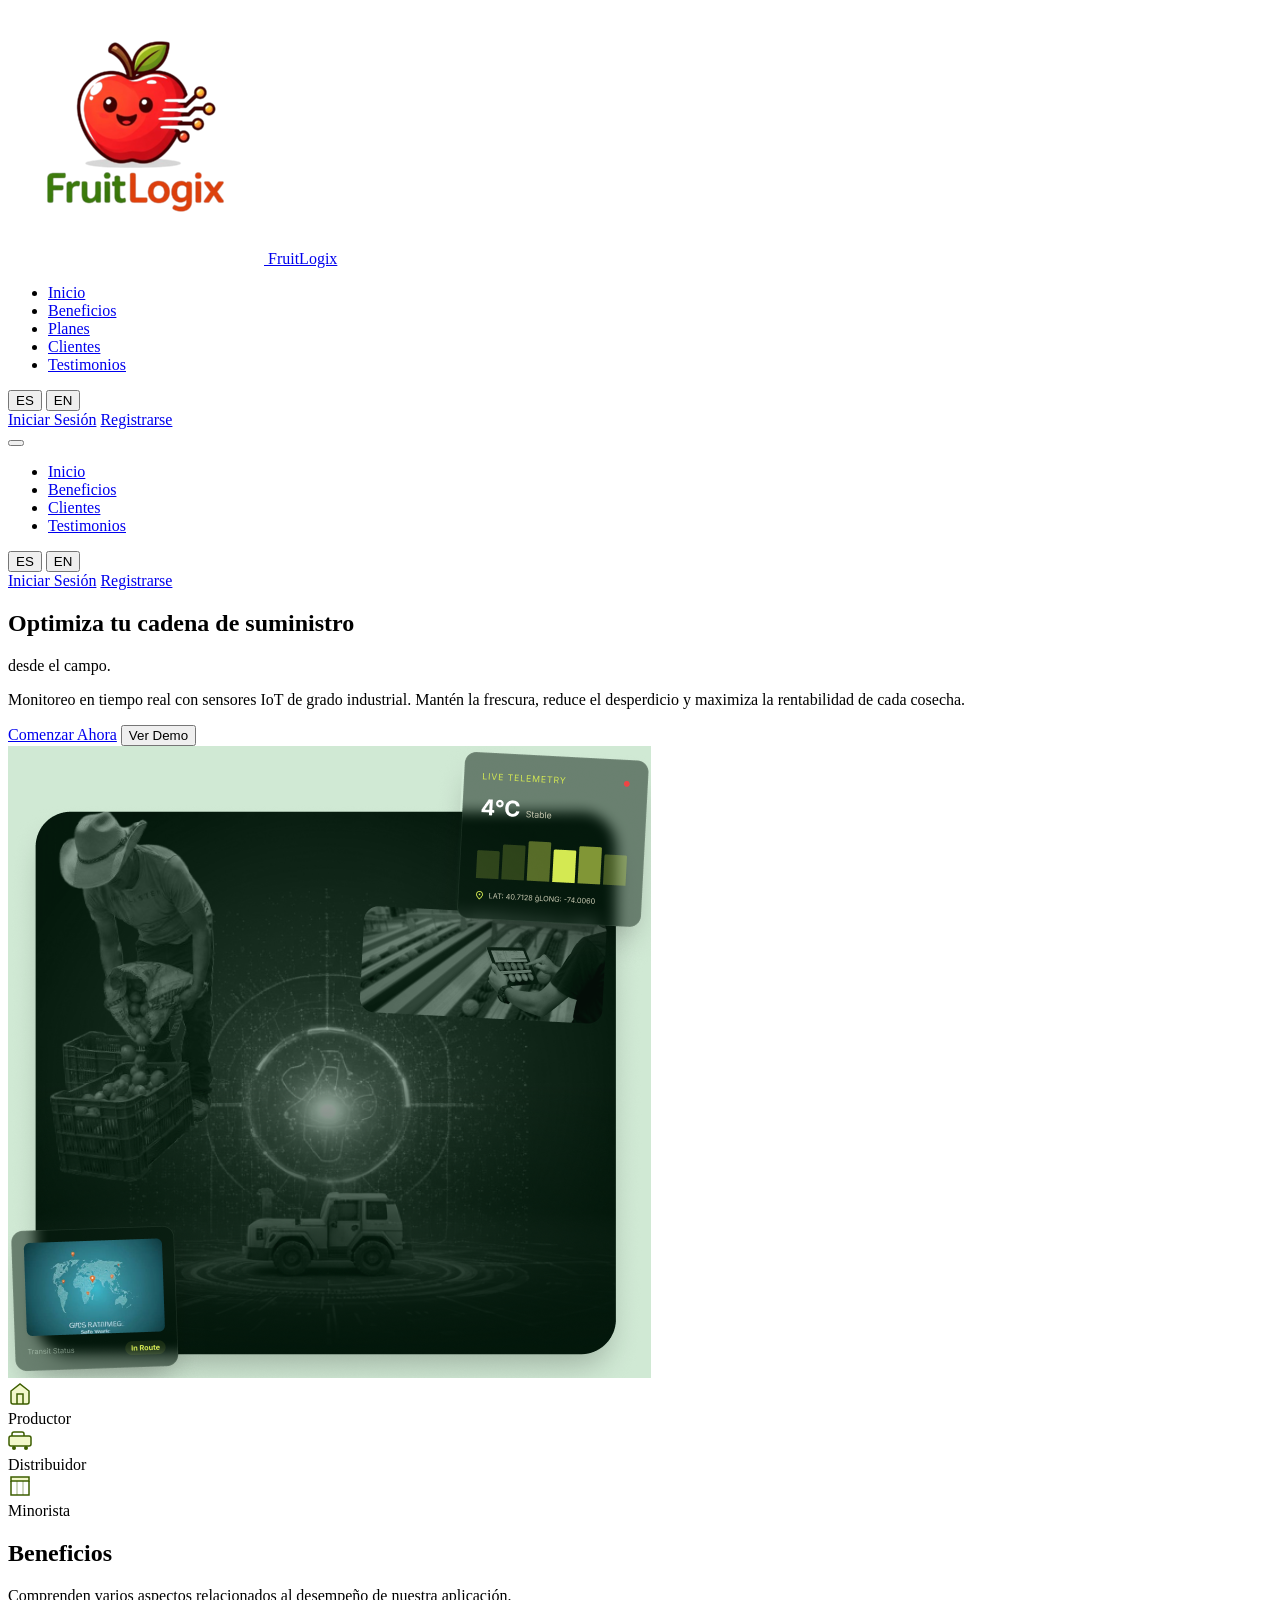
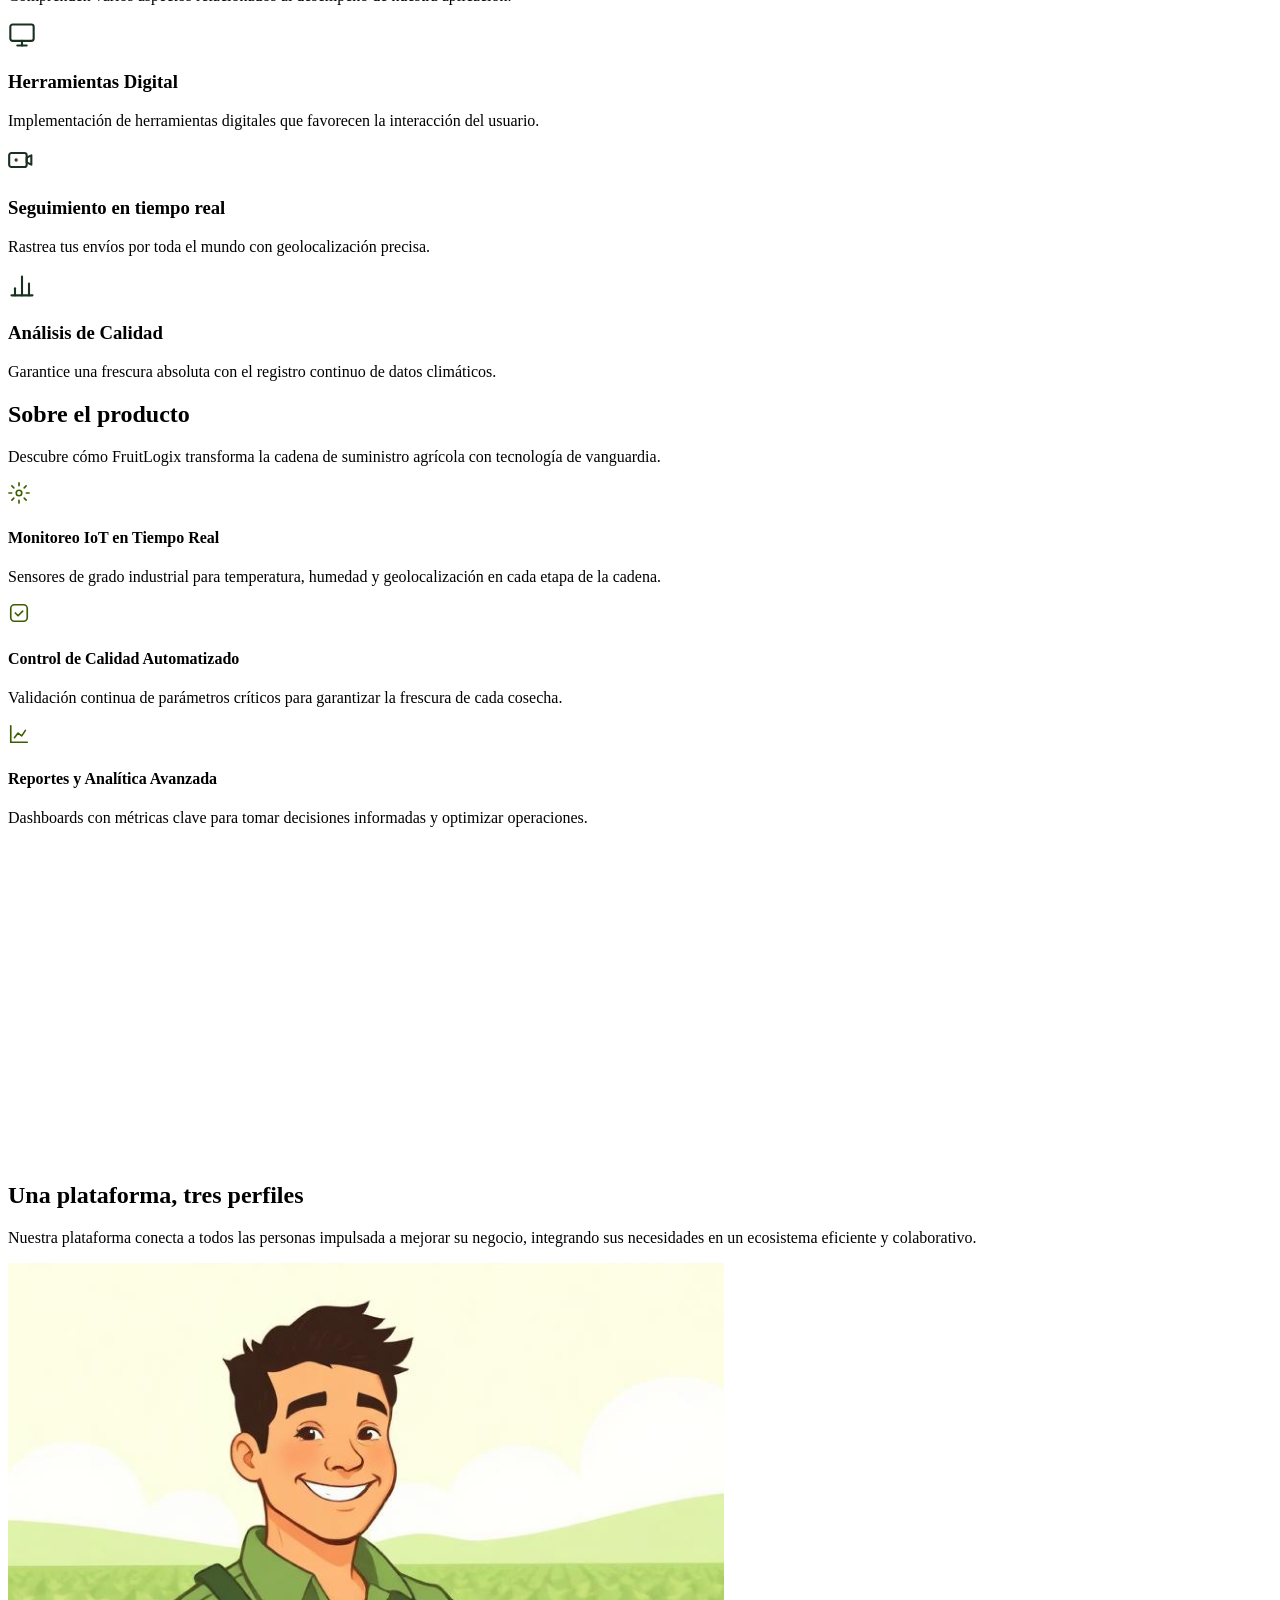
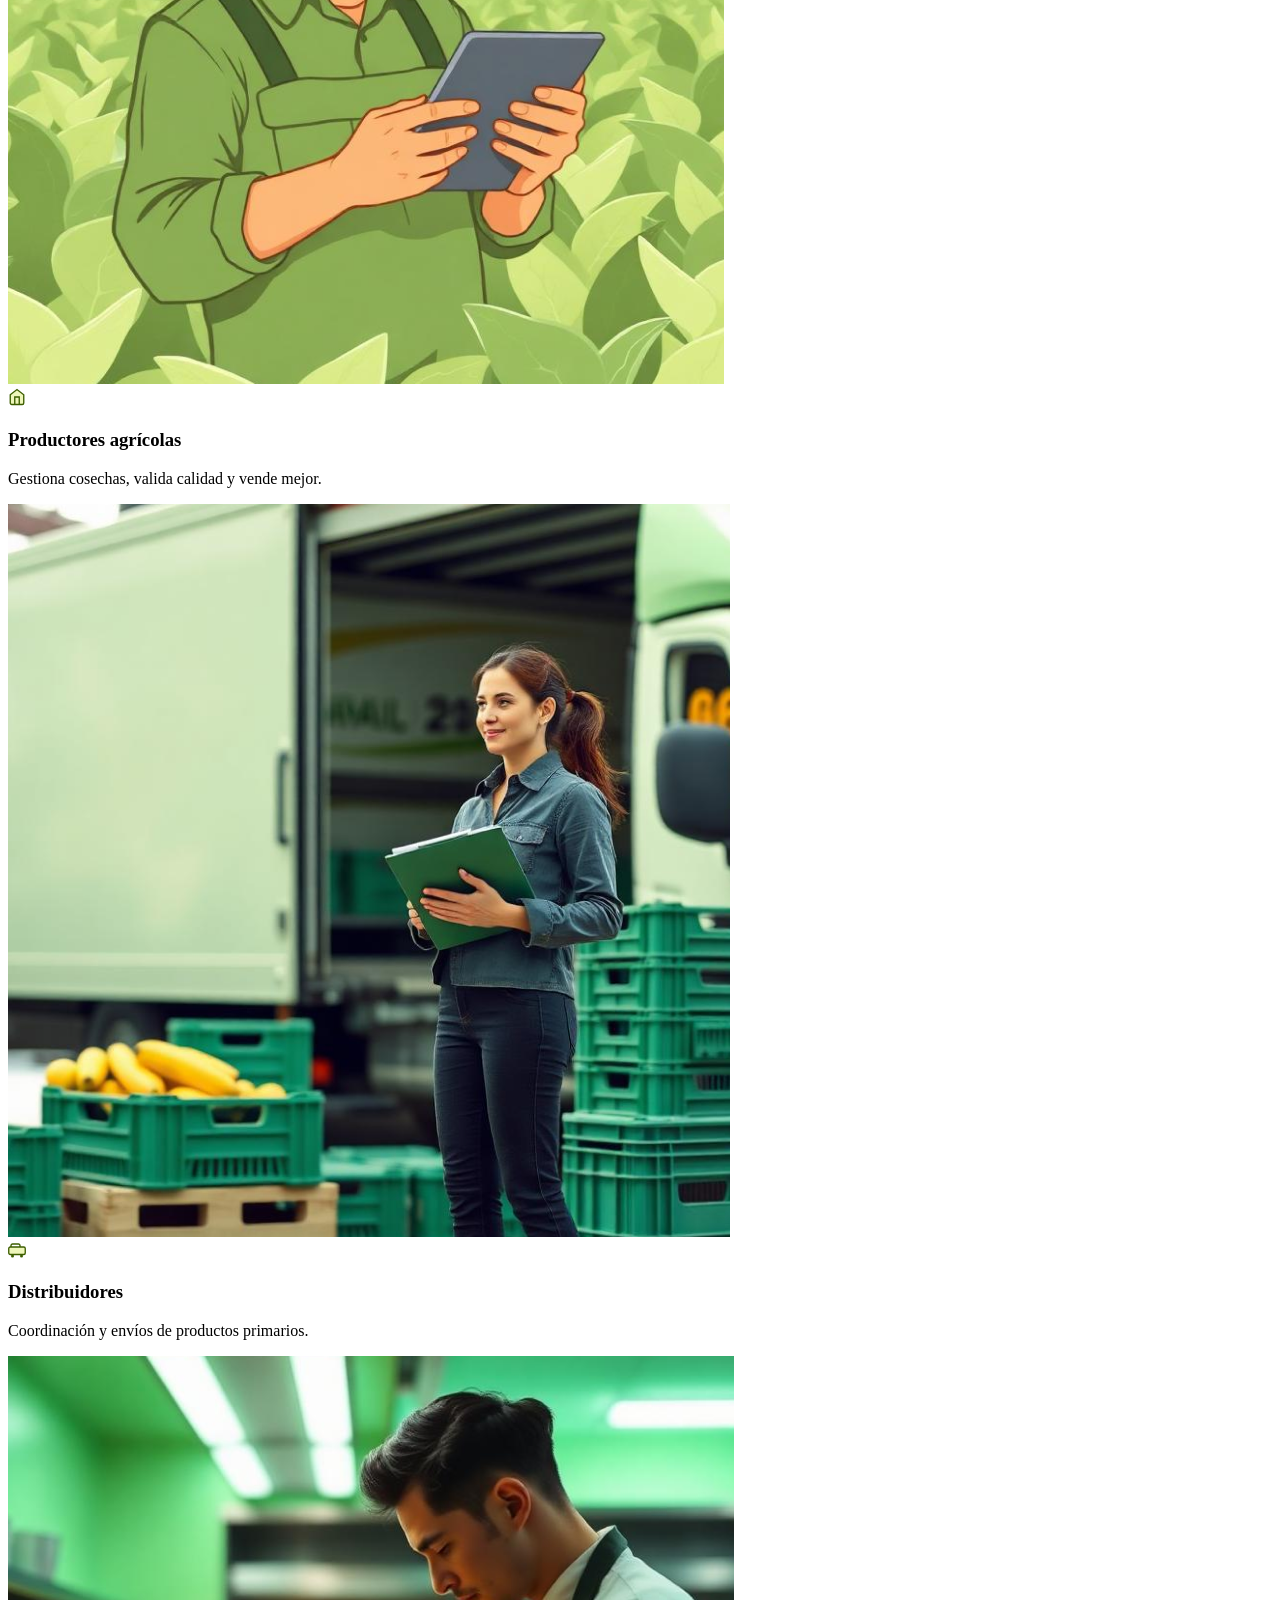
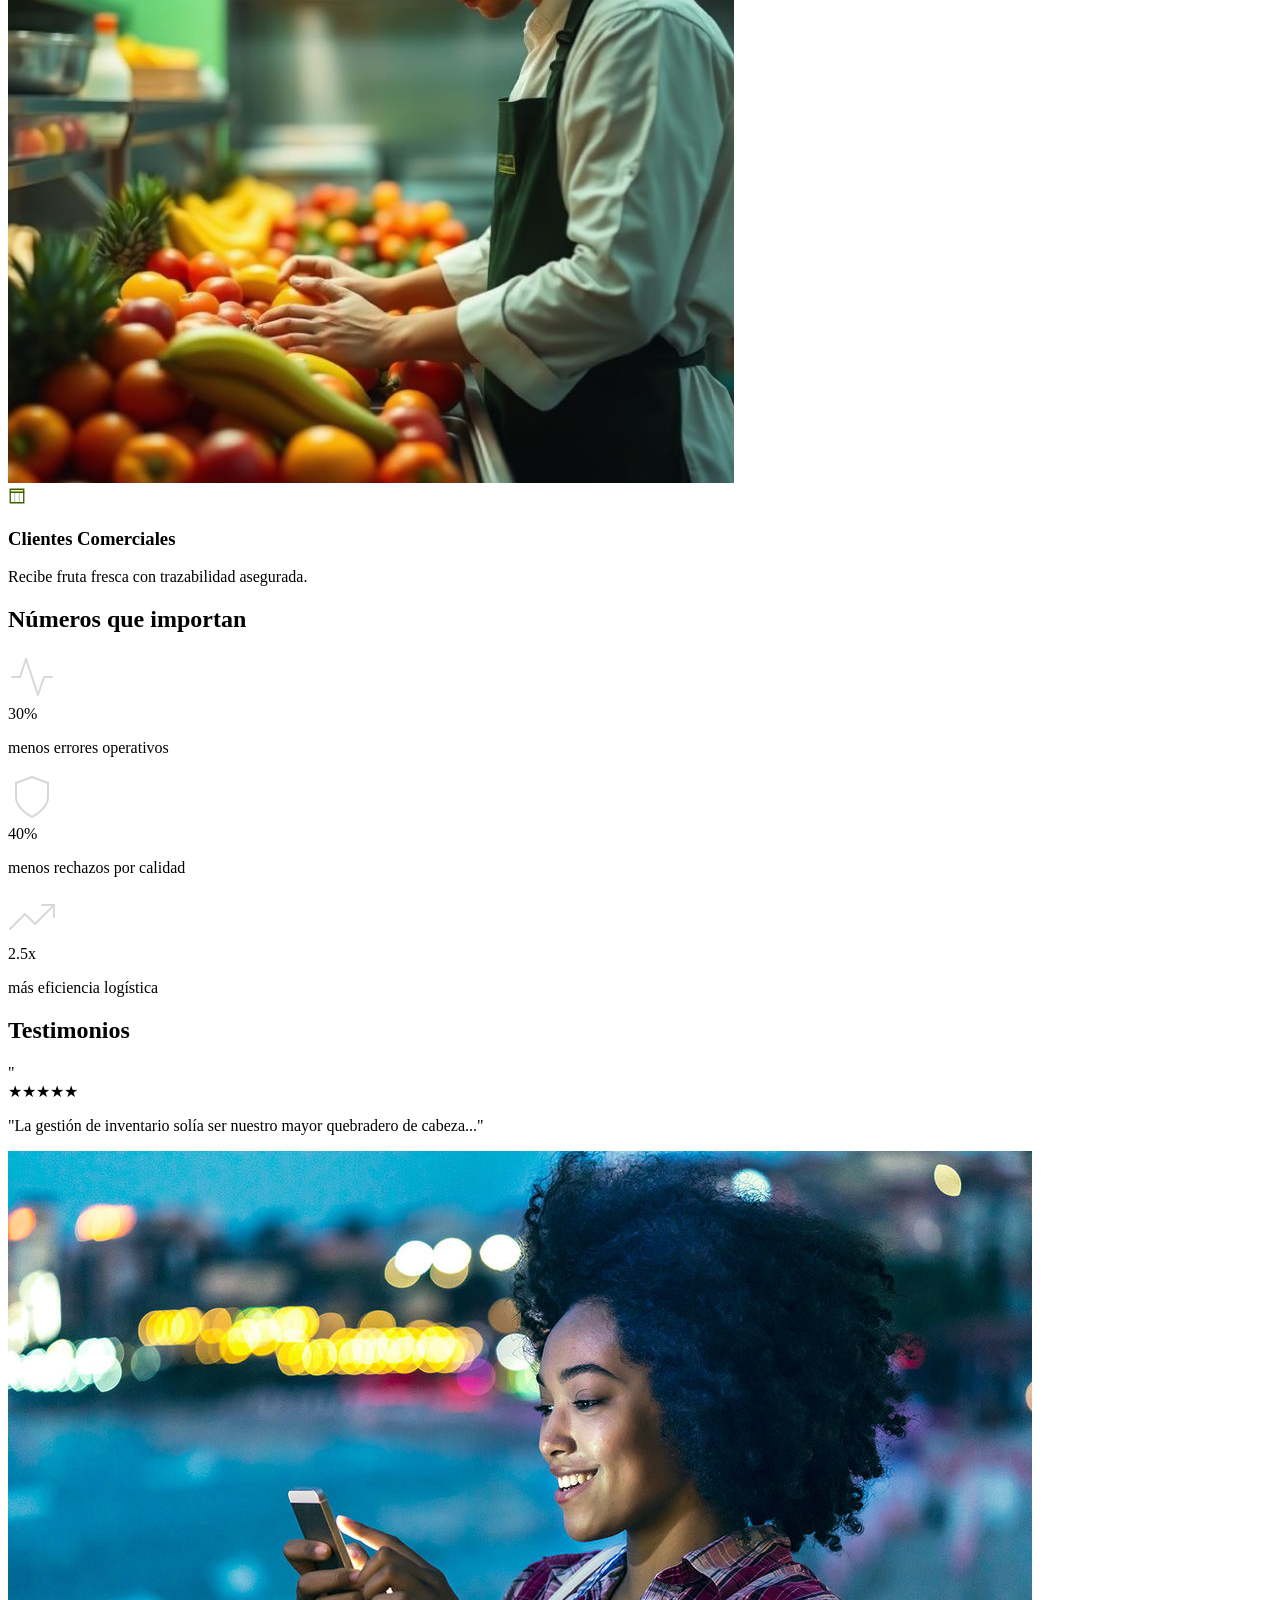
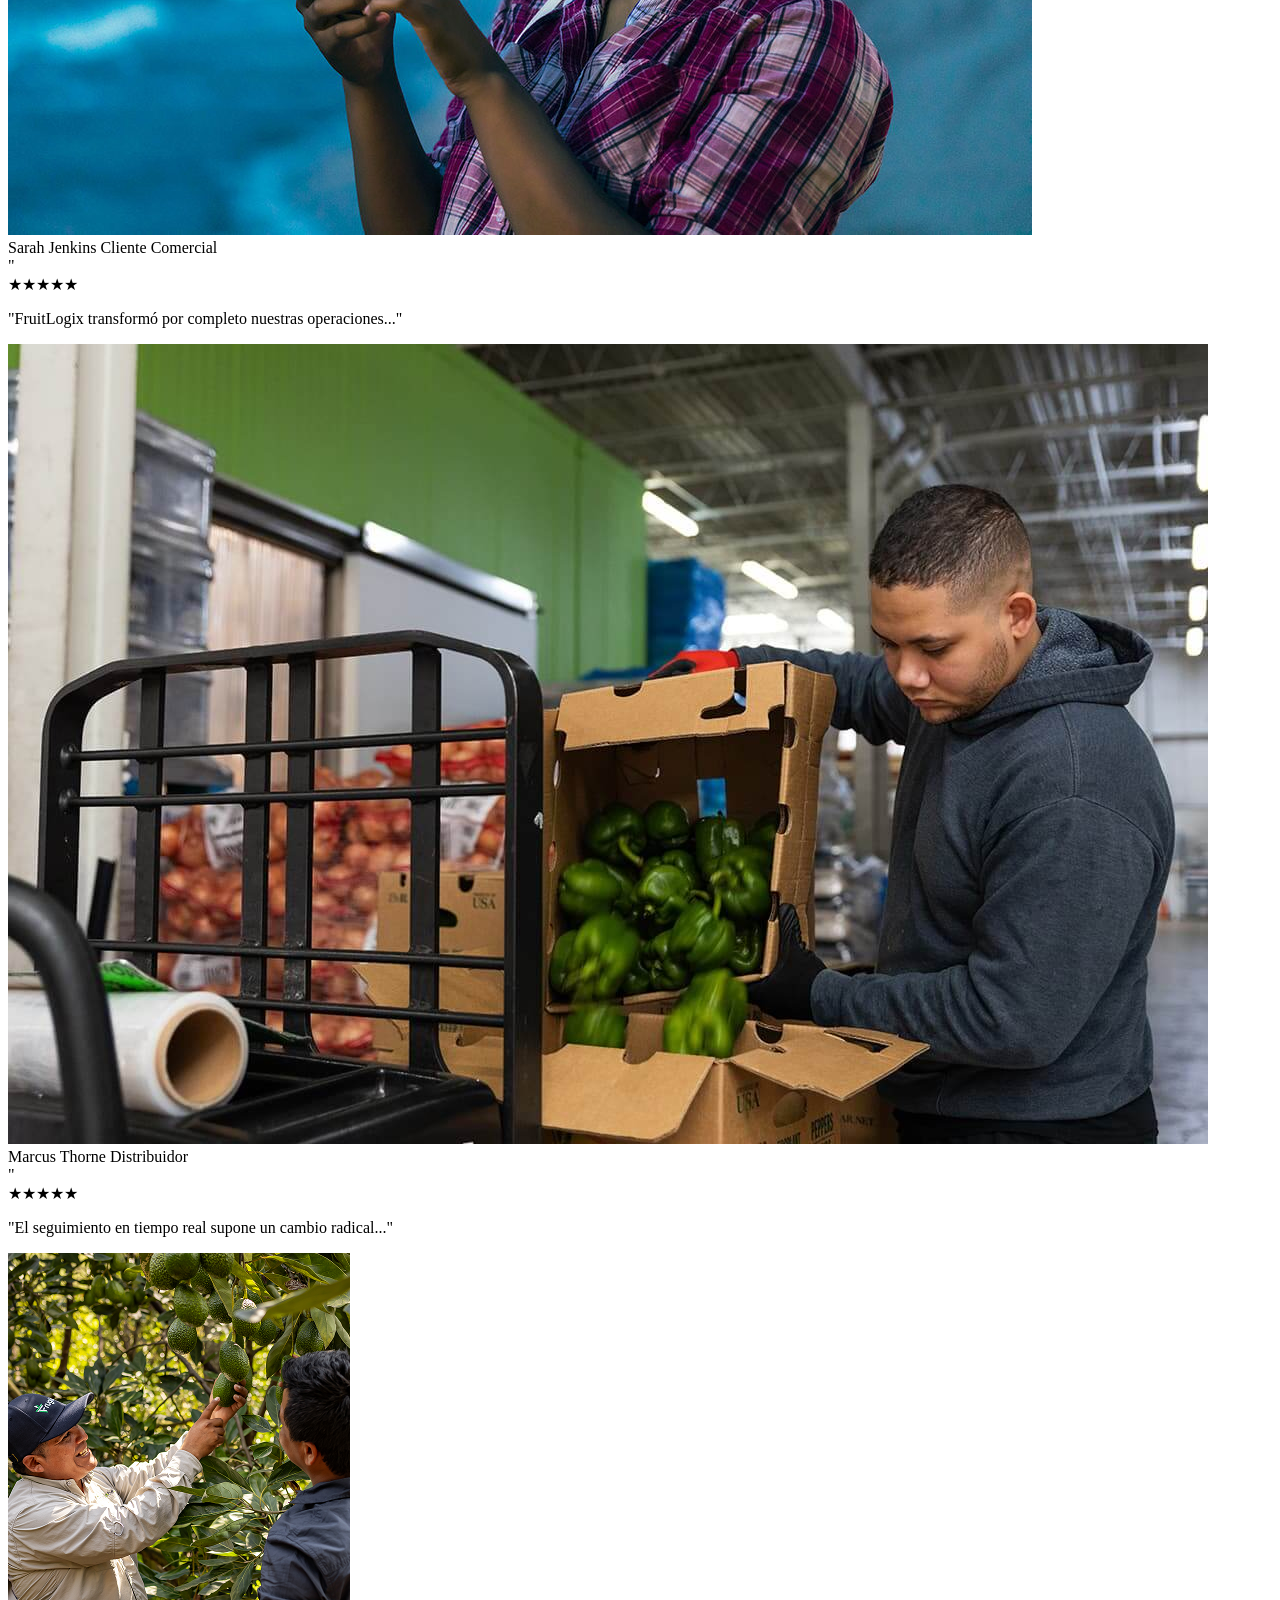
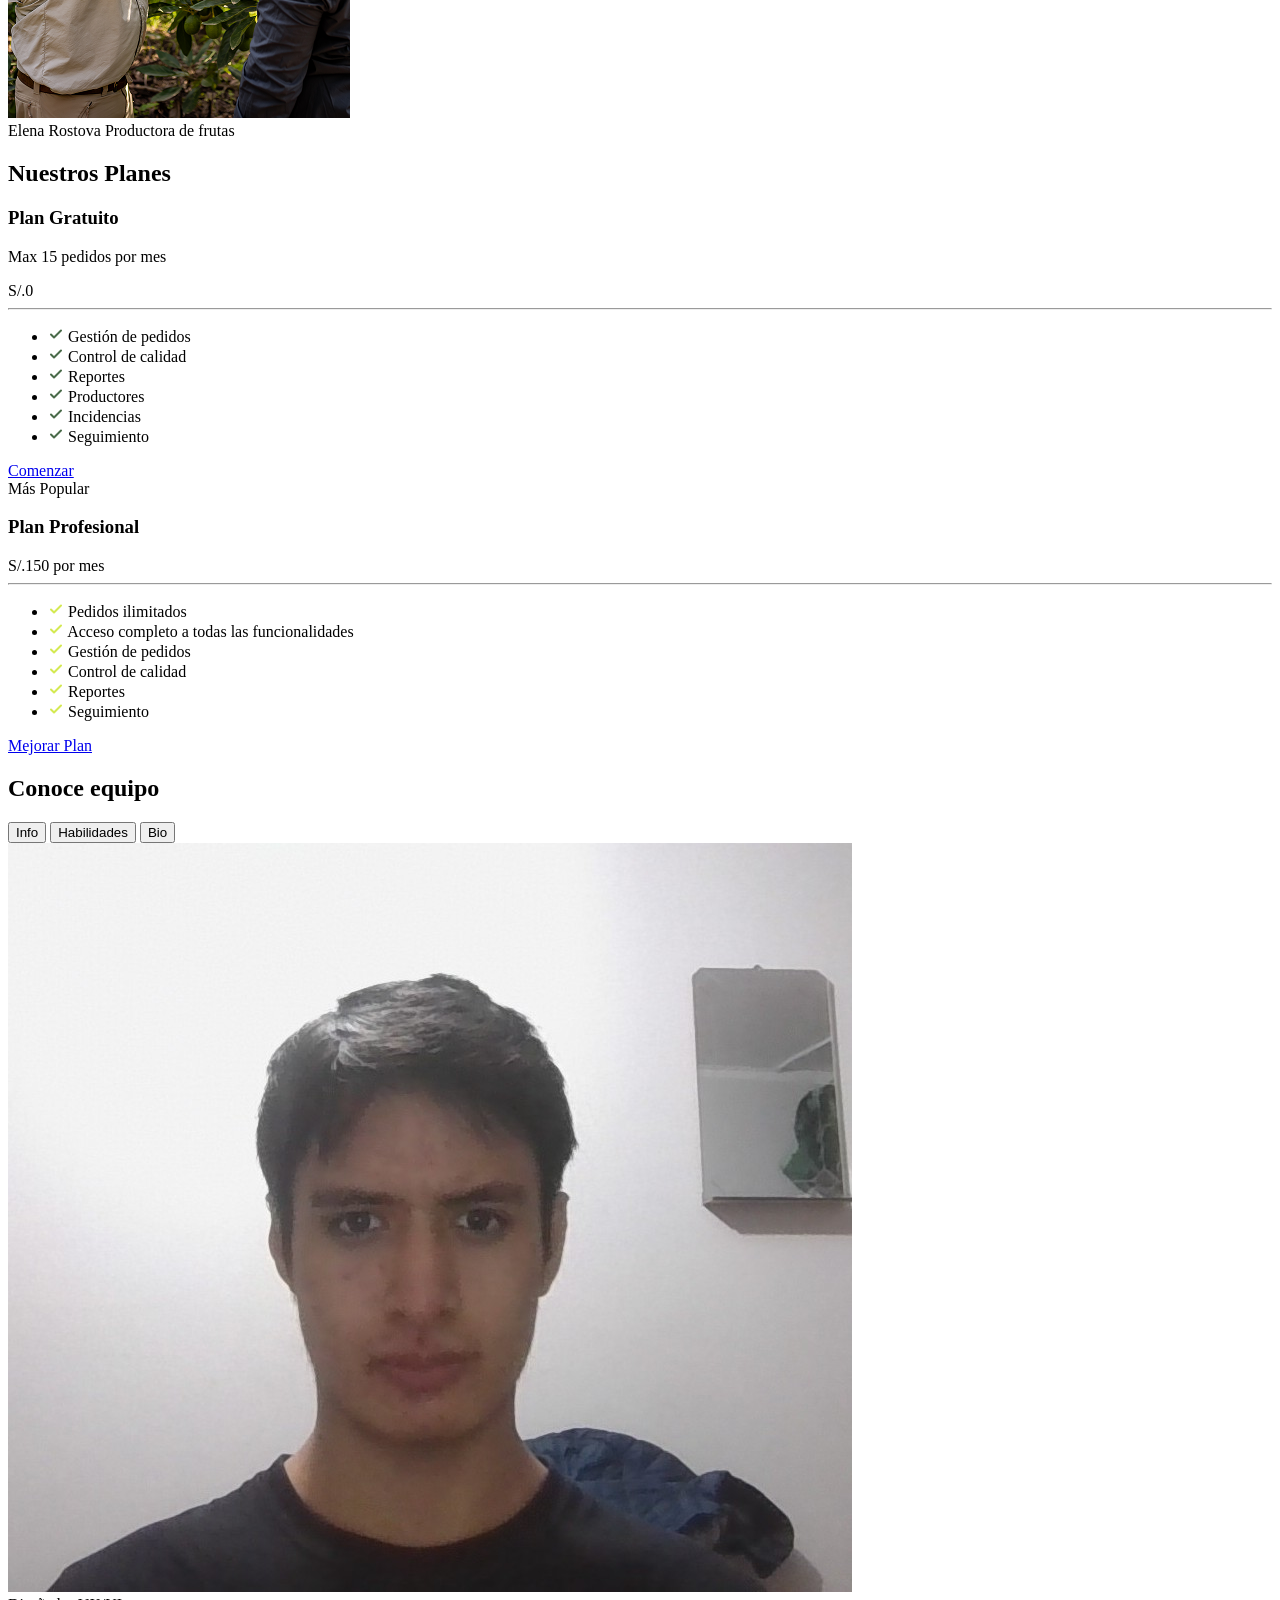
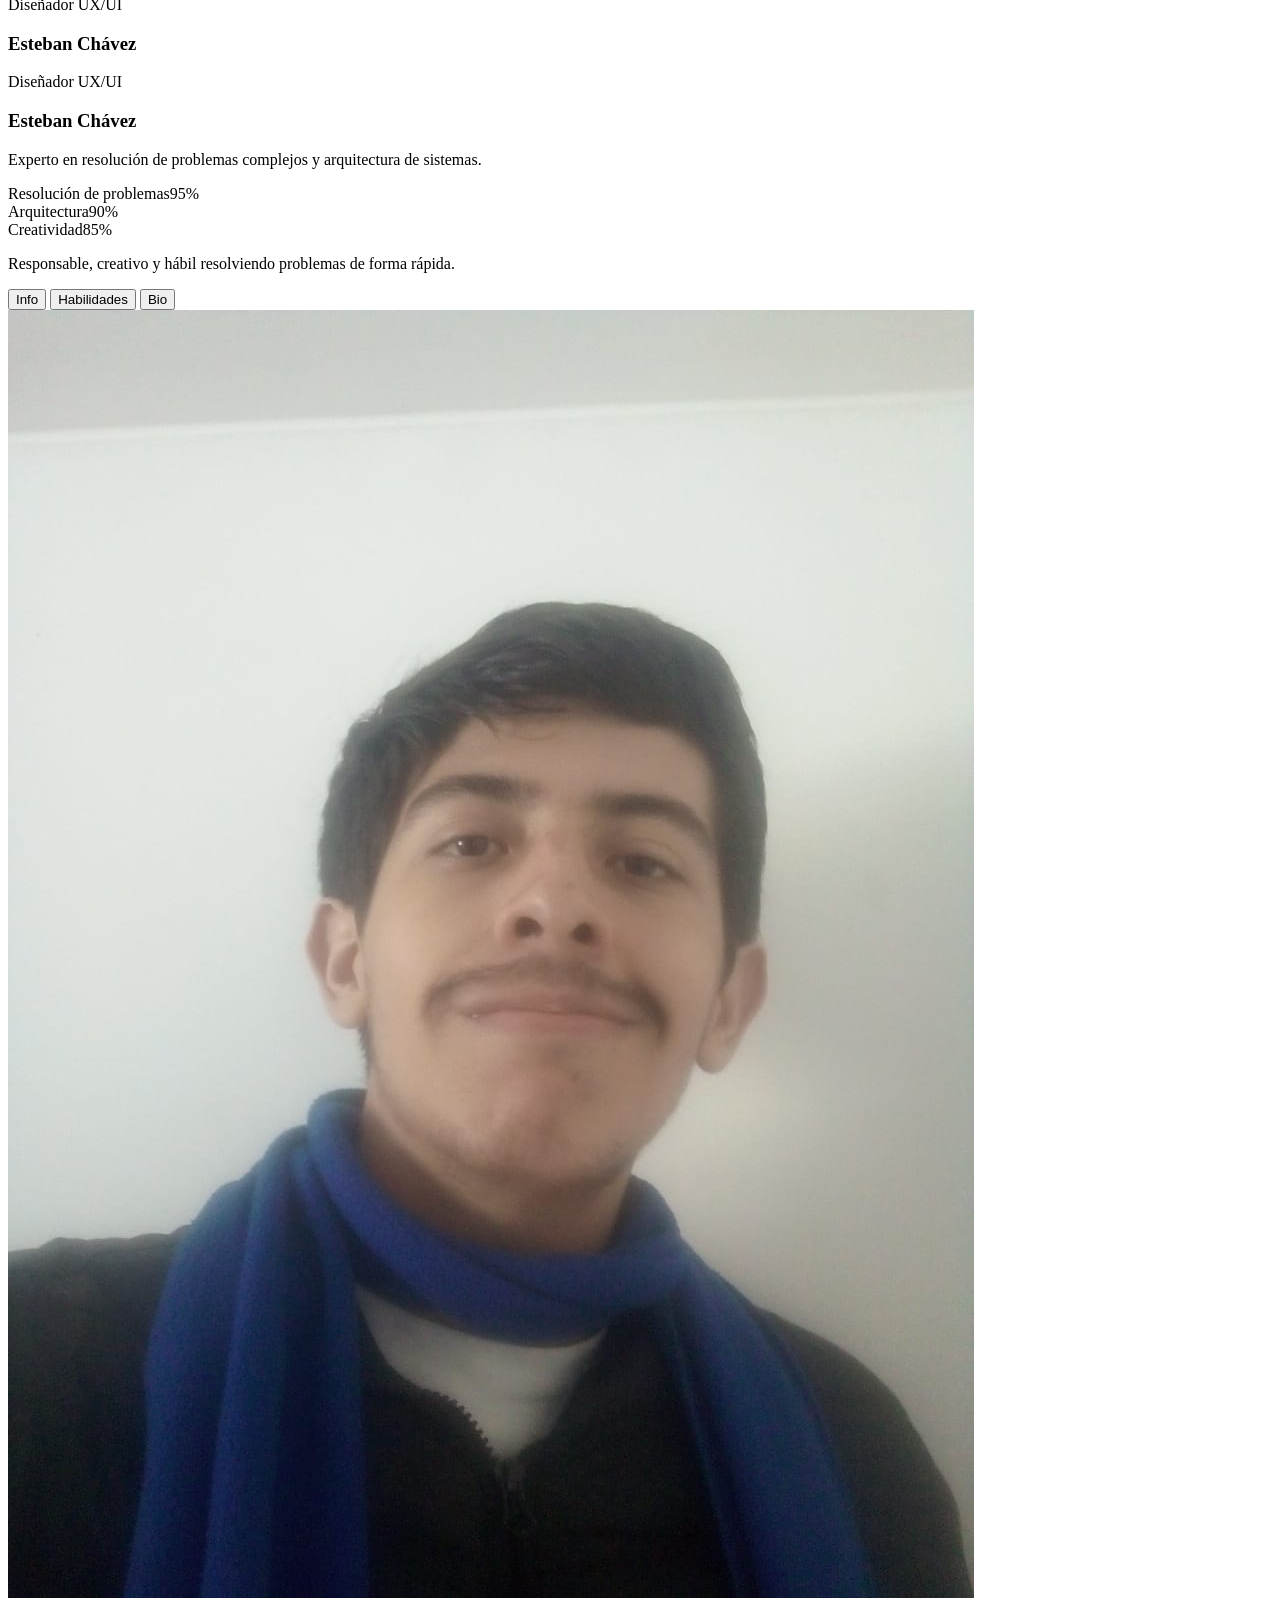
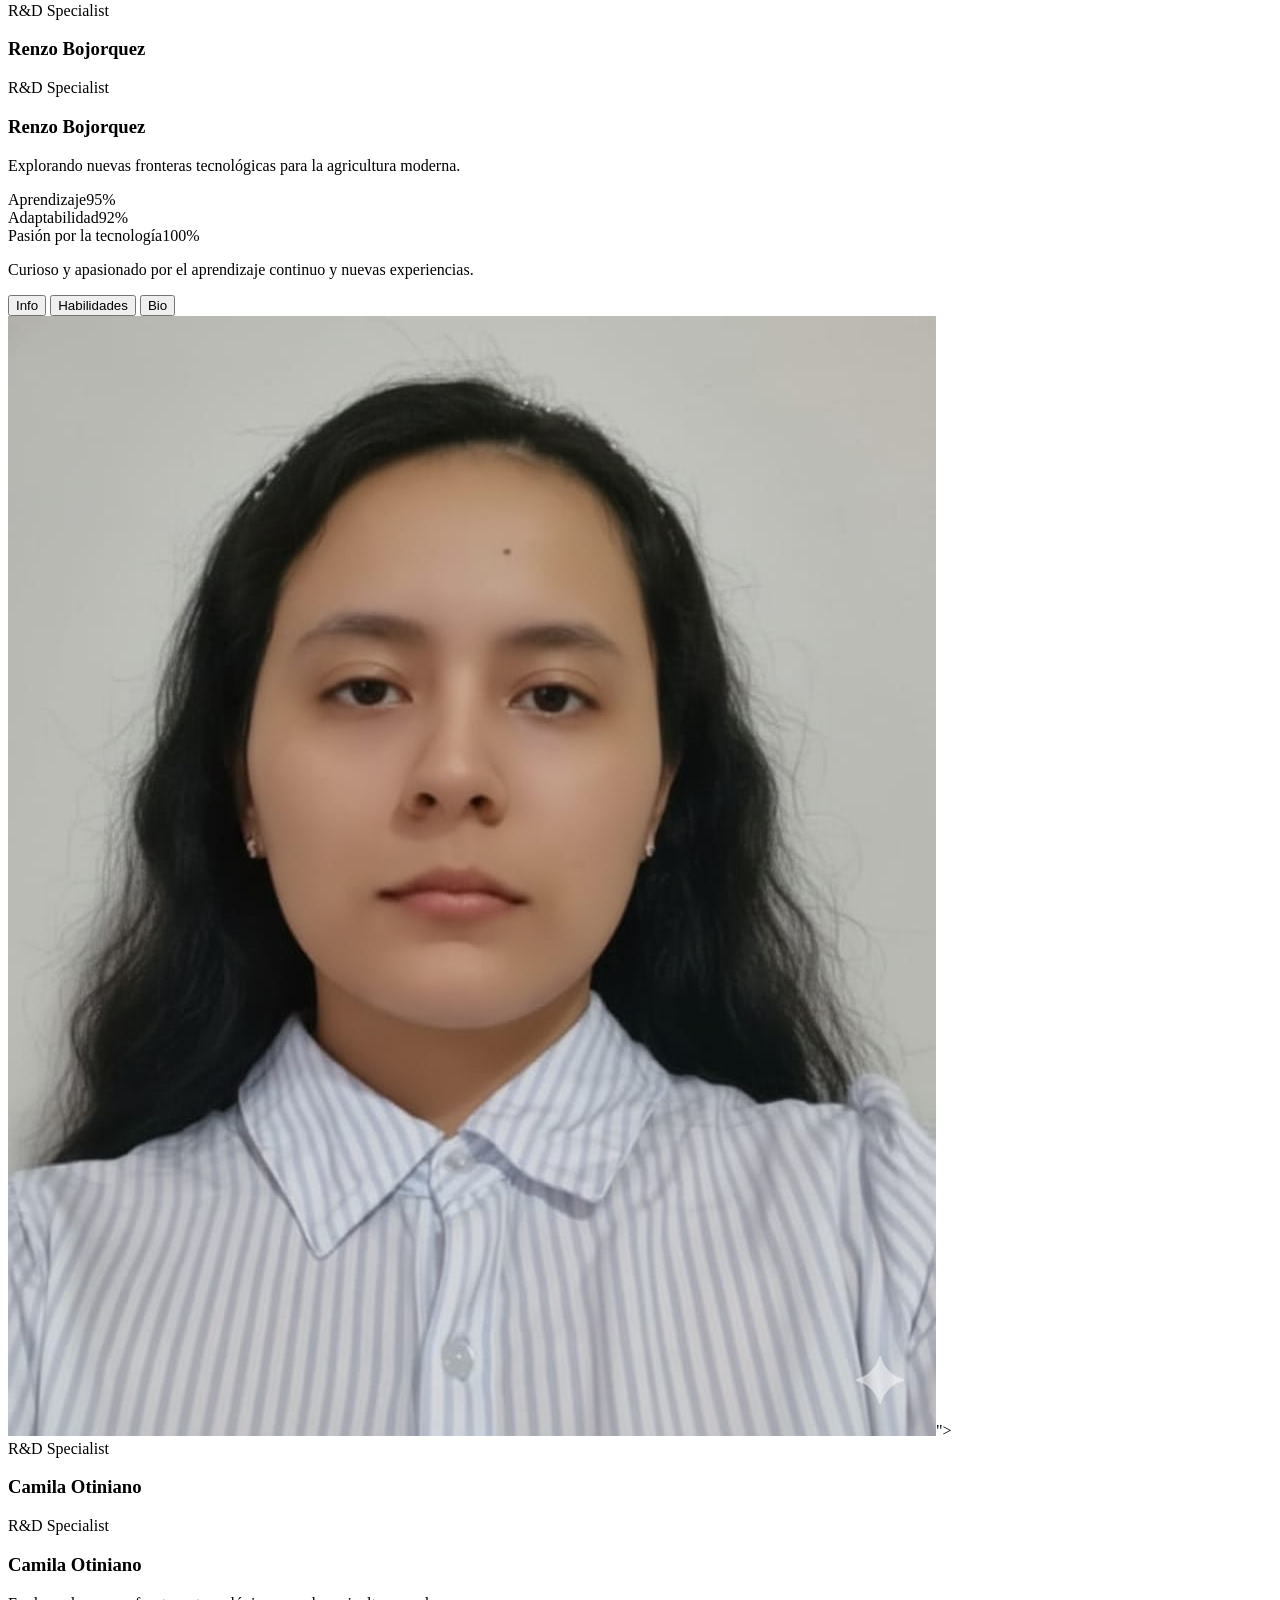
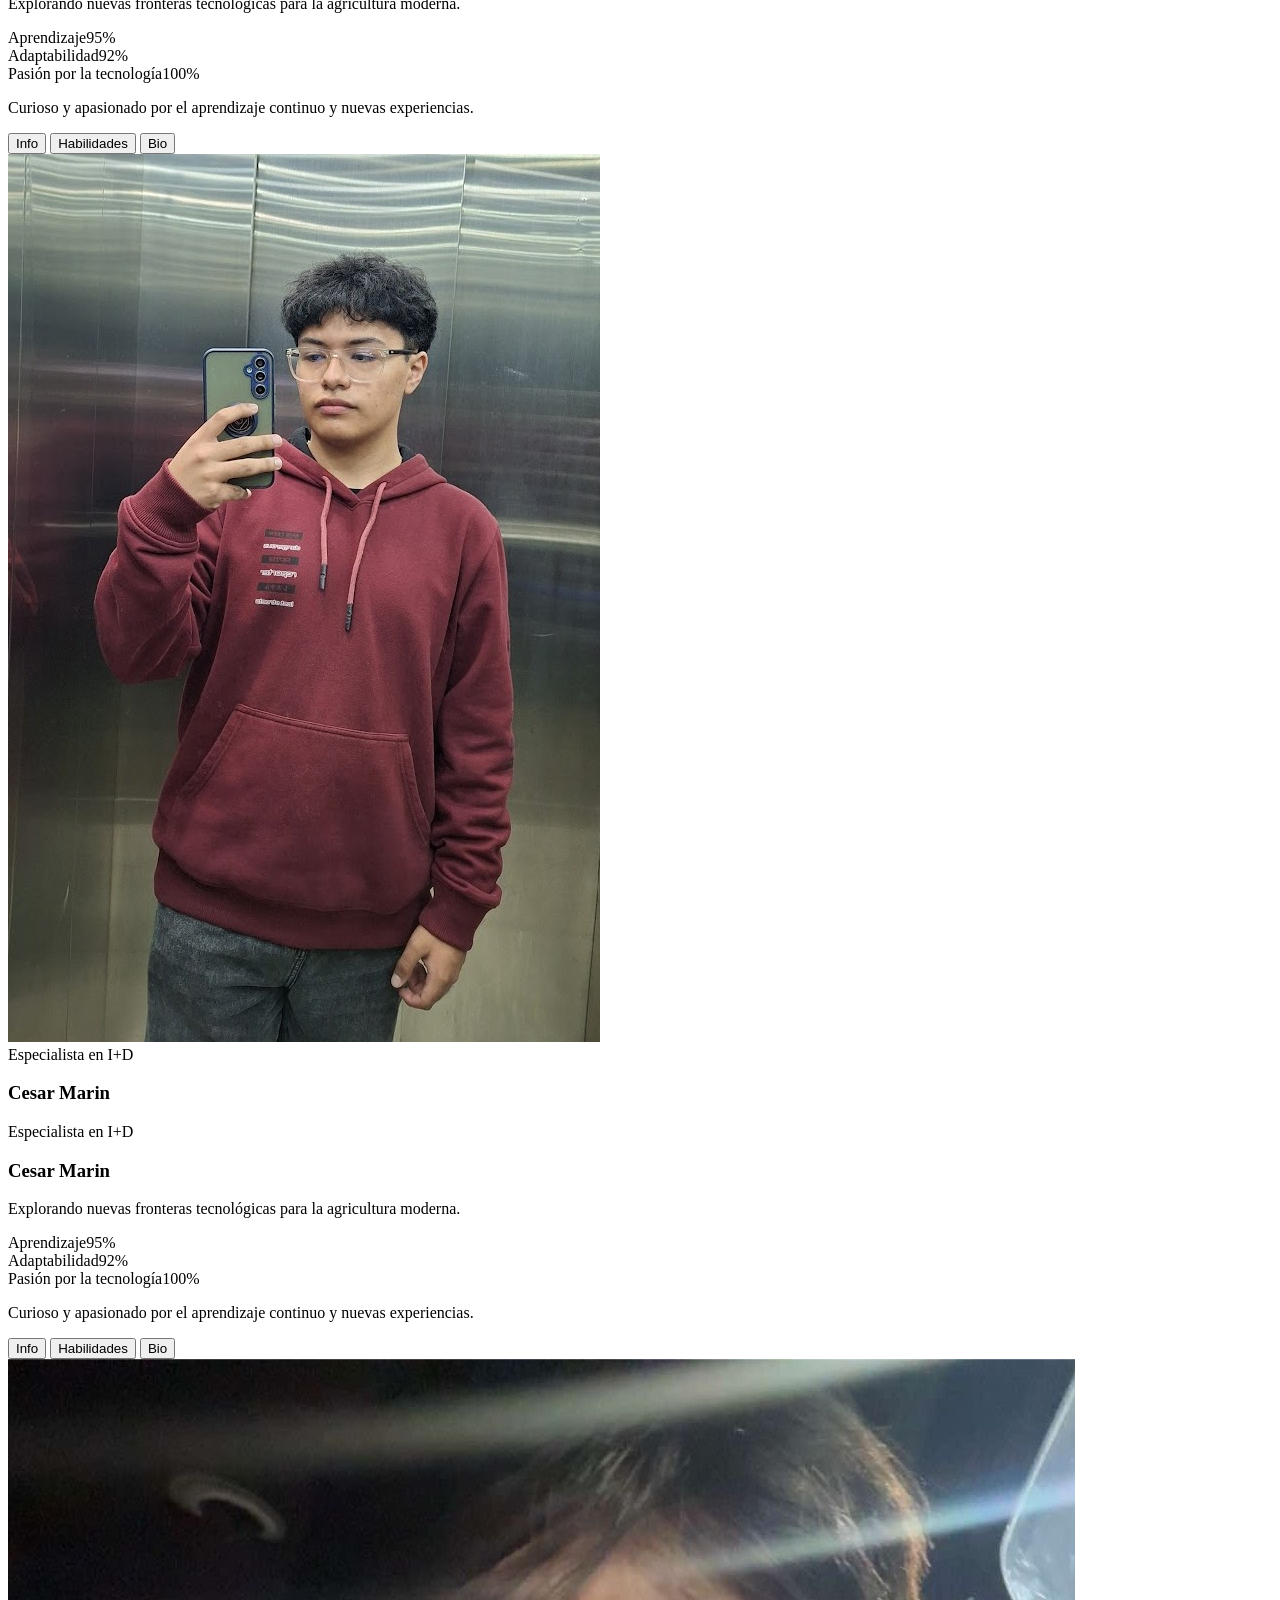
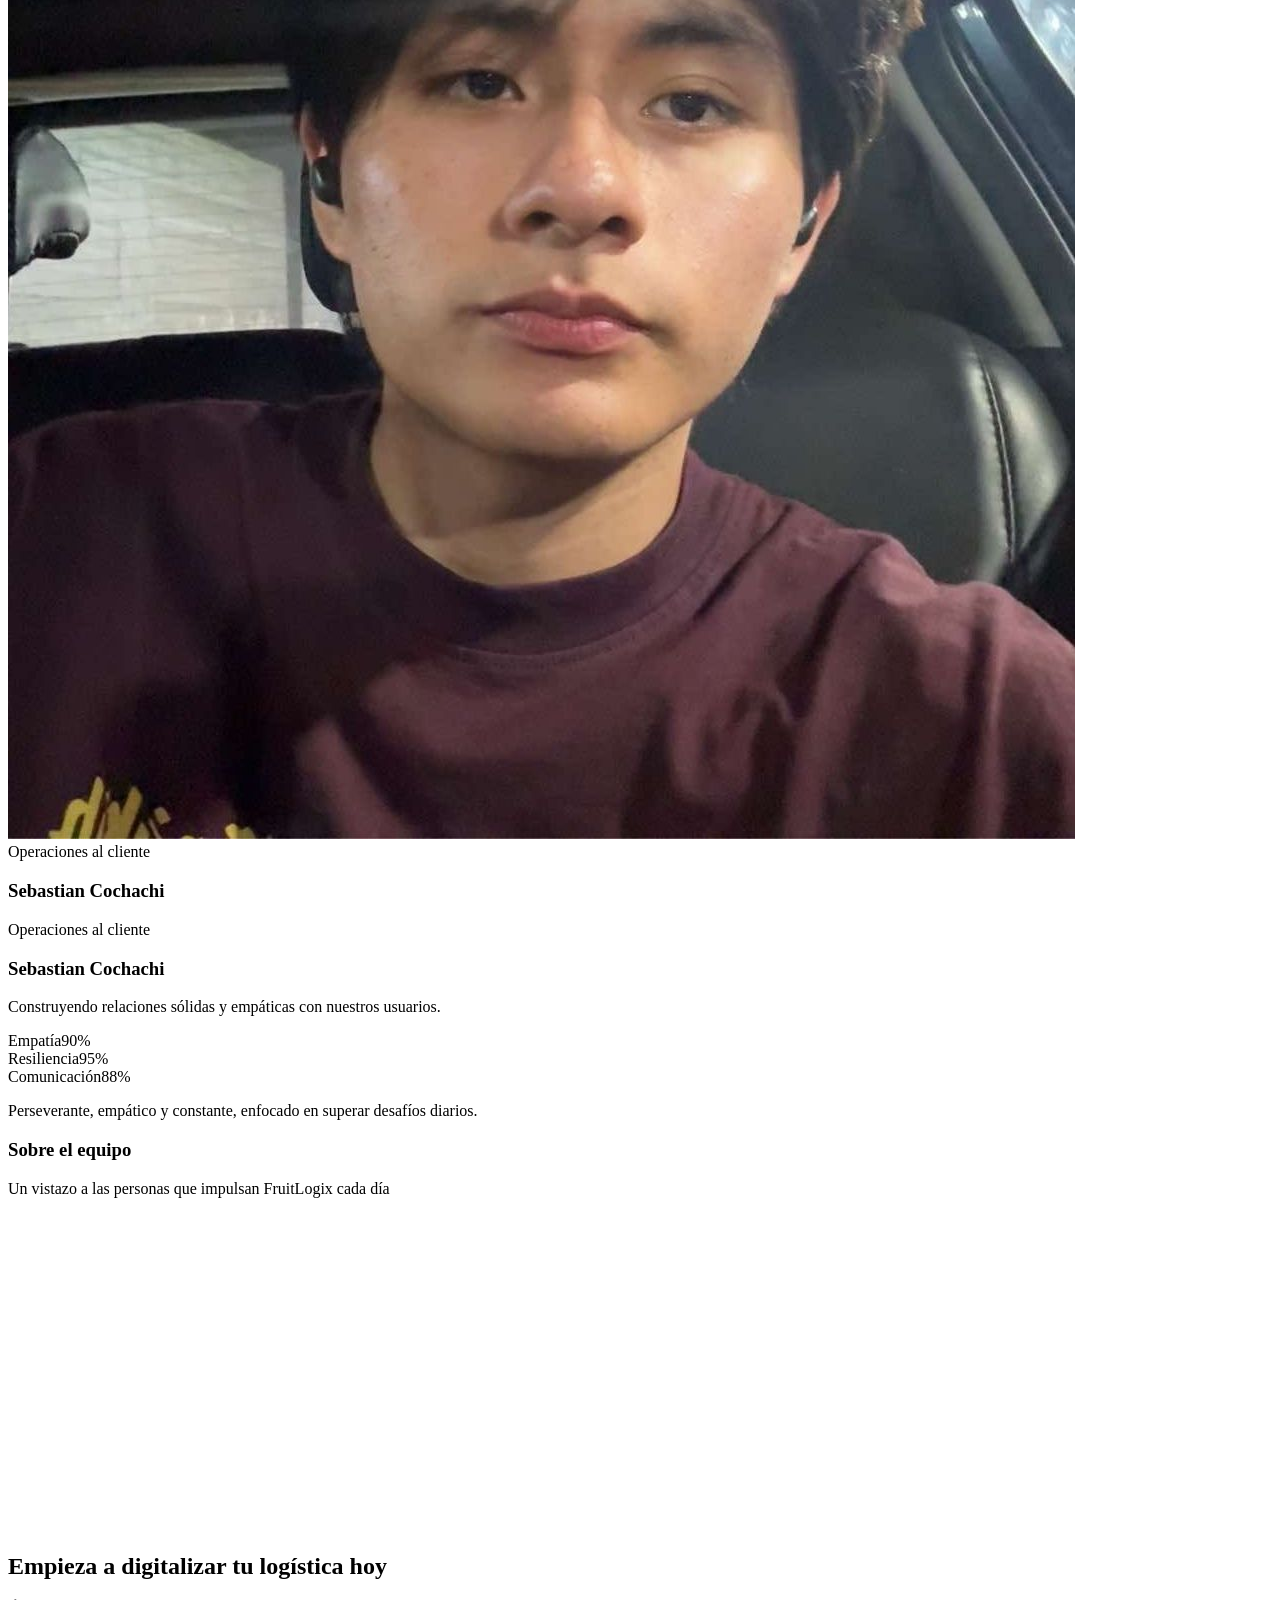
==== commit 62ee8846: "Fix base href and stylesheet path in index.html" ====
--- a/index.html
+++ b/index.html
@@ -2,7 +2,7 @@
 <html lang="es">
 
 <head>
-    <base href="/fruitlogix-website2/">
+    <!--<base href="/Fruitlogix-website/">-->
     <meta charset="UTF-8">
     <meta name="viewport" content="width=device-width, initial-scale=1.0">
     <meta name="description"
@@ -10,7 +10,7 @@
     <link rel="preconnect" href="https://fonts.googleapis.com">
     <link rel="preconnect" href="https://fonts.gstatic.com" crossorigin>
     <link href="https://fonts.googleapis.com/css2?family=Roboto:wght@400;500;700&display=swap" rel="stylesheet">
-    <link rel="stylesheet" href="styles.css">
+    <link rel="stylesheet" href="./styles.css">
     <link rel="icon" href="assets/images/logo.ico" type="image/x-icon">
     <title>FruitLogix — Supply Chain Optimization</title>
 </head>
@@ -1009,4 +1009,4 @@
 
 </body>
 
-</html>+</html>
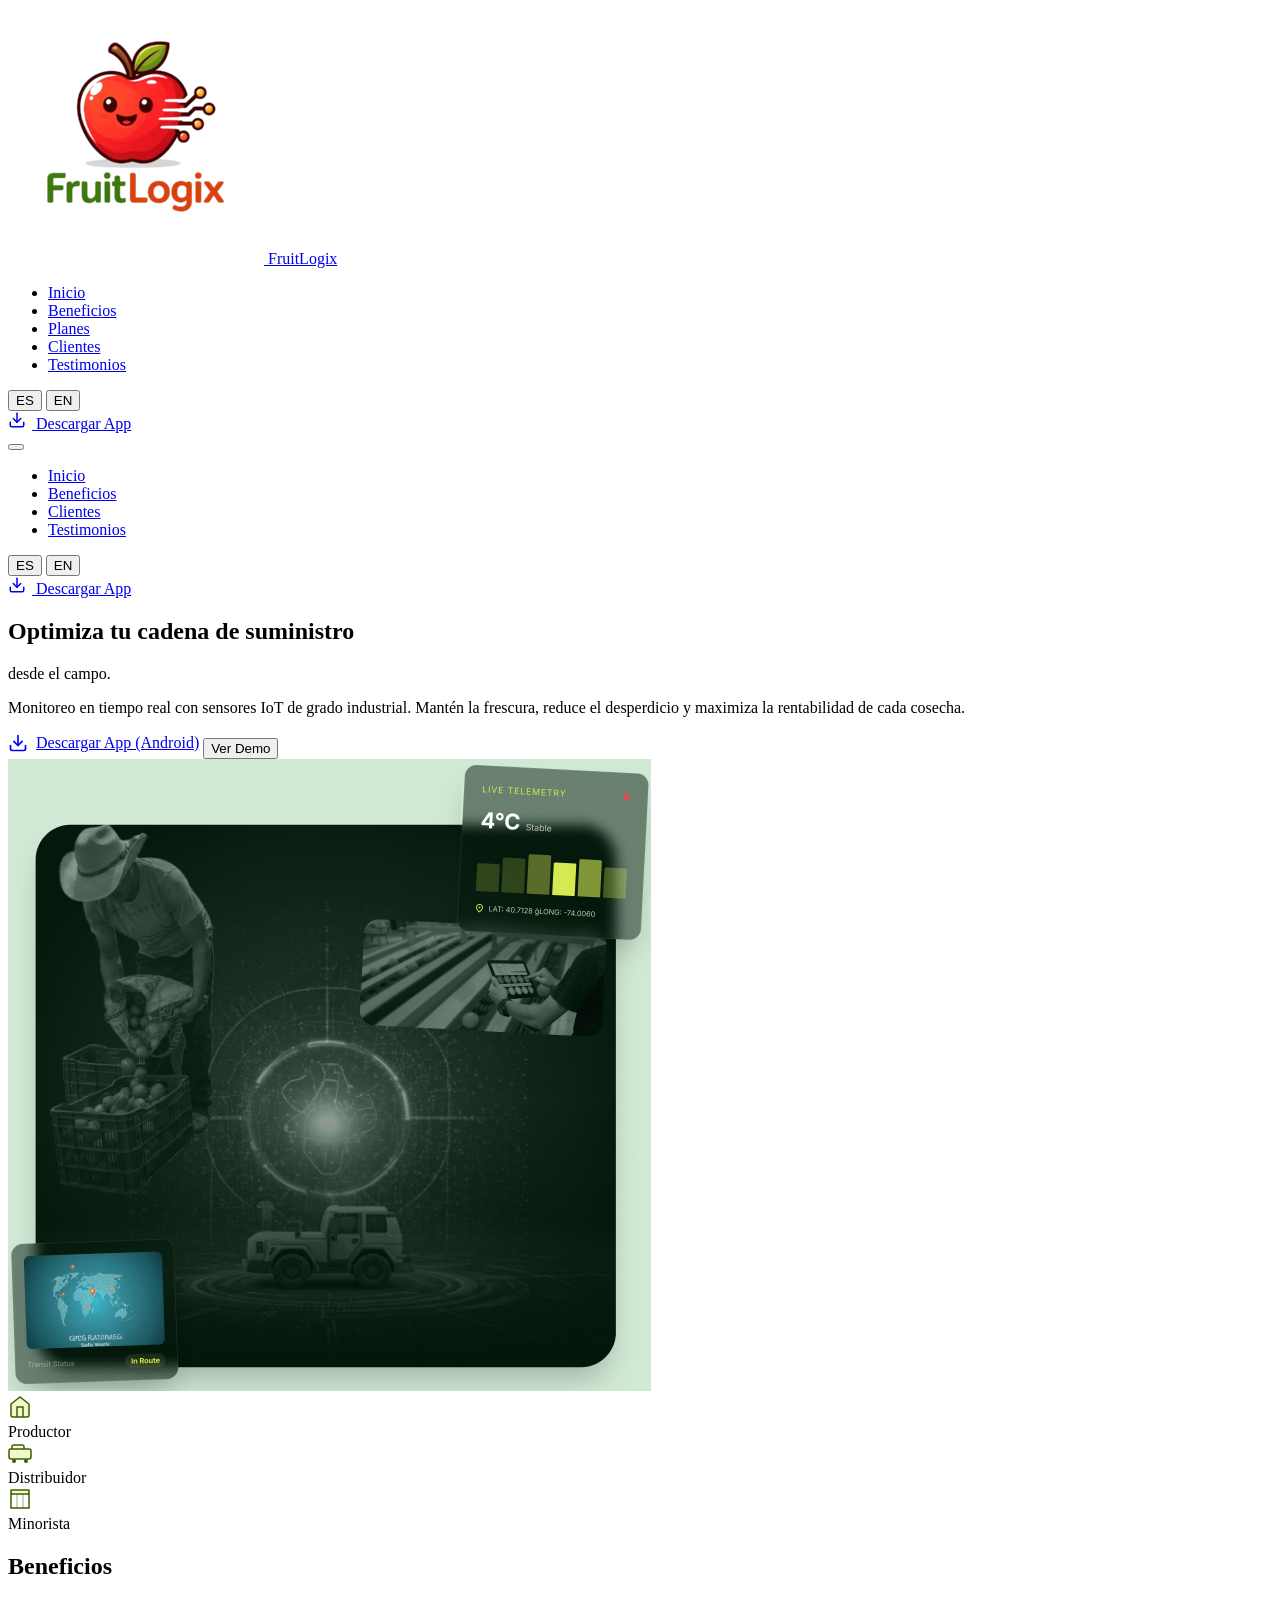
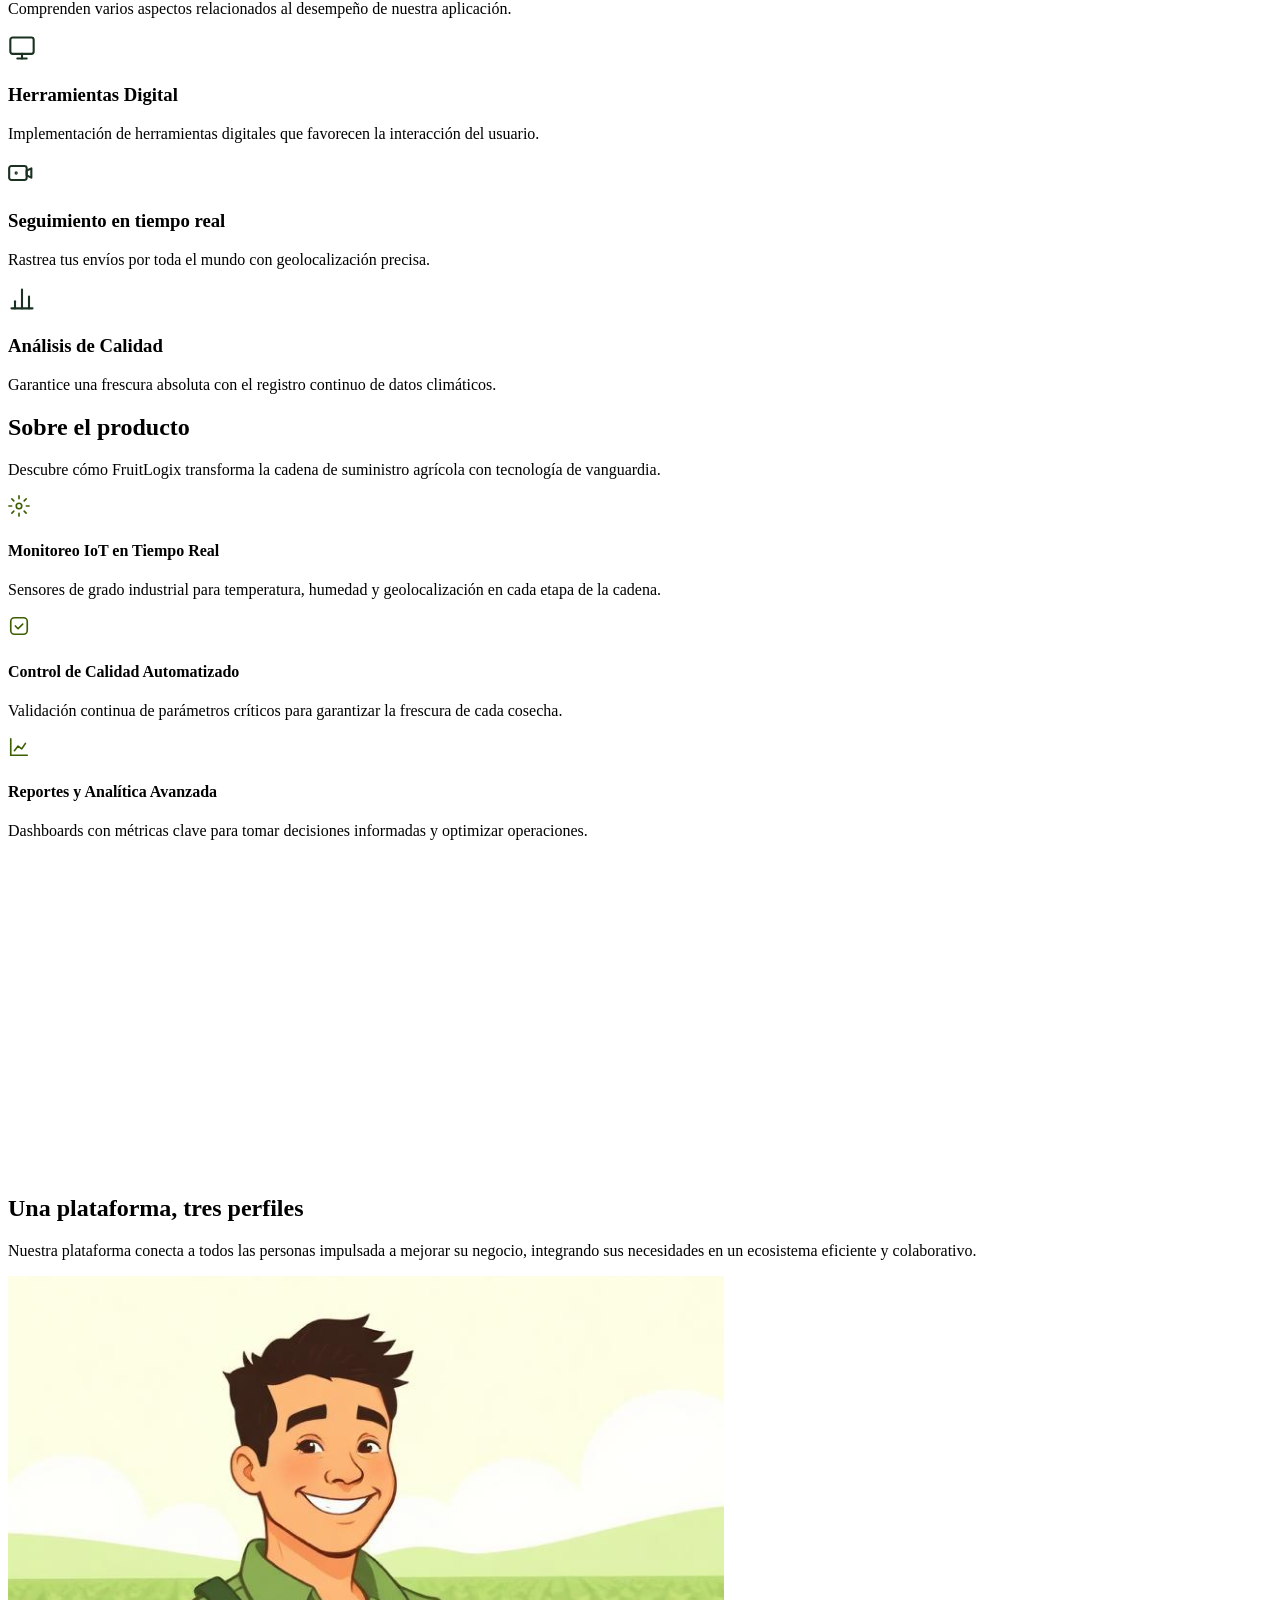
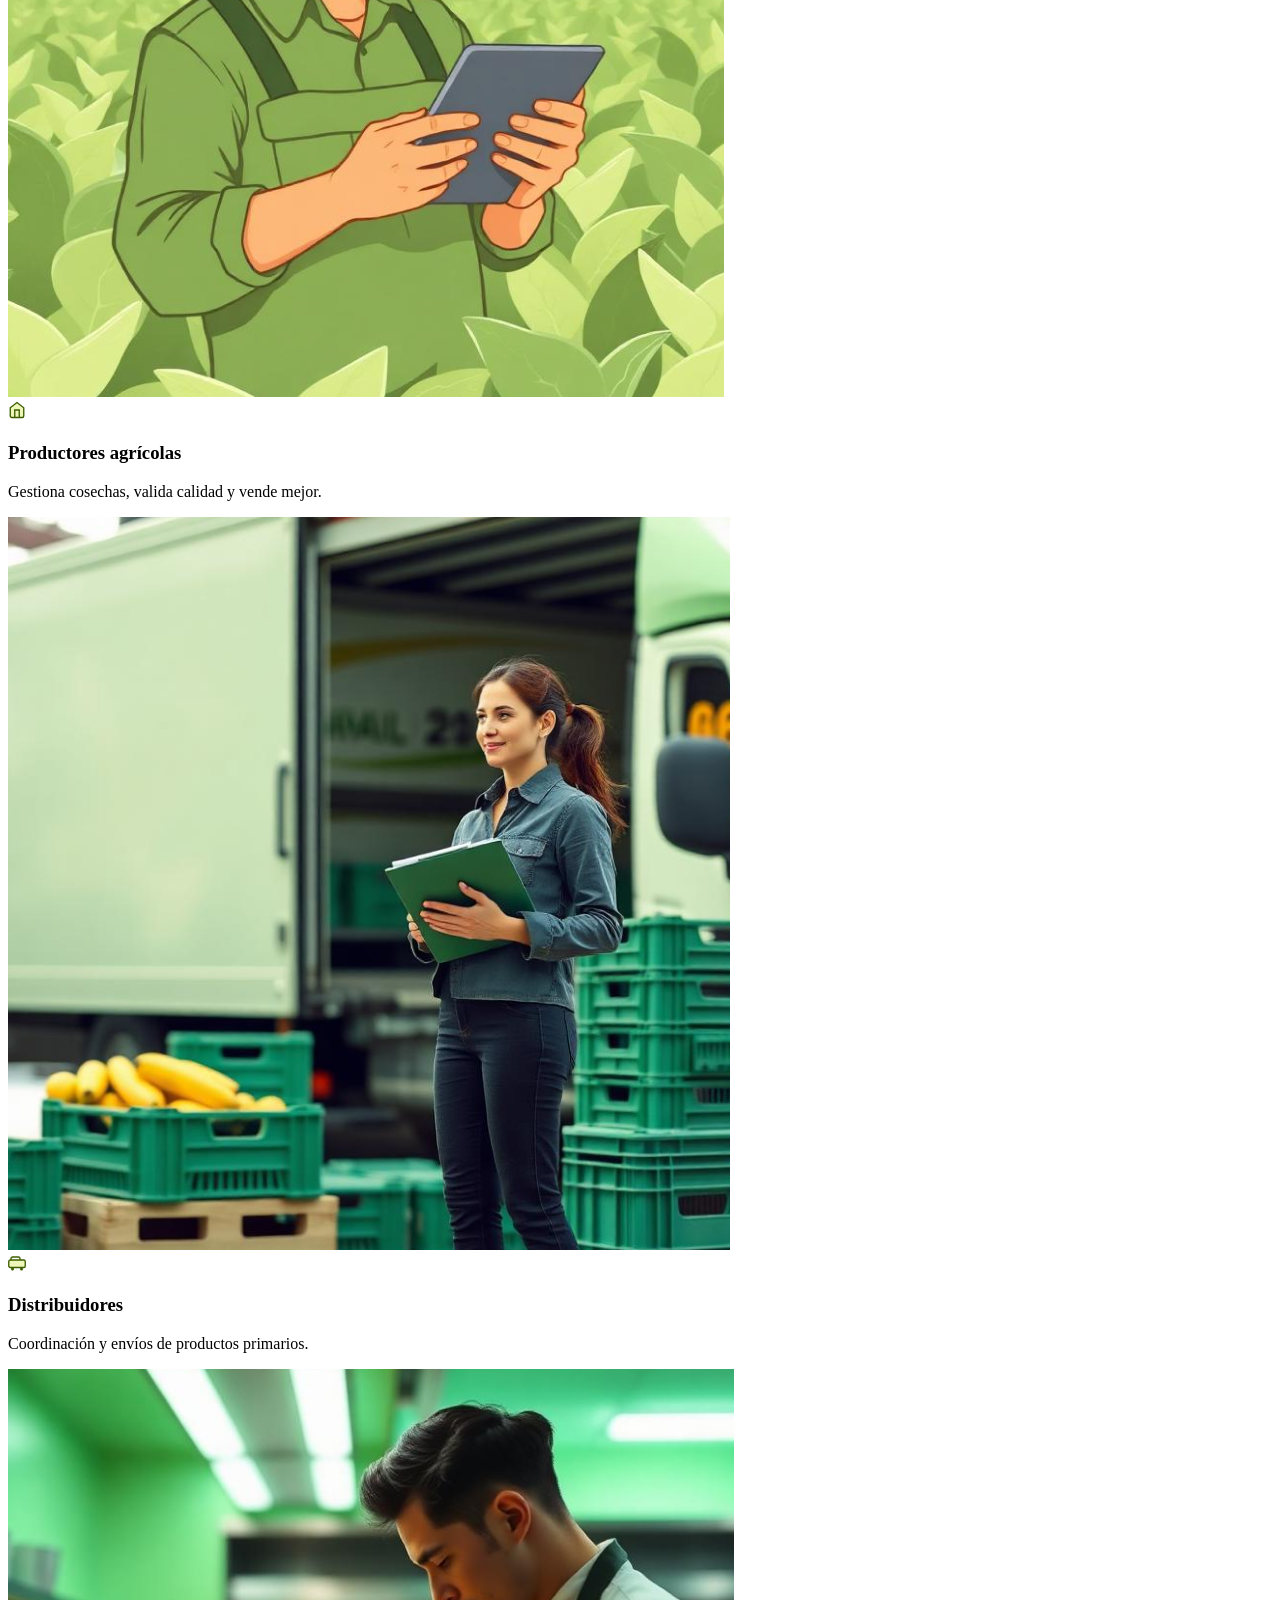
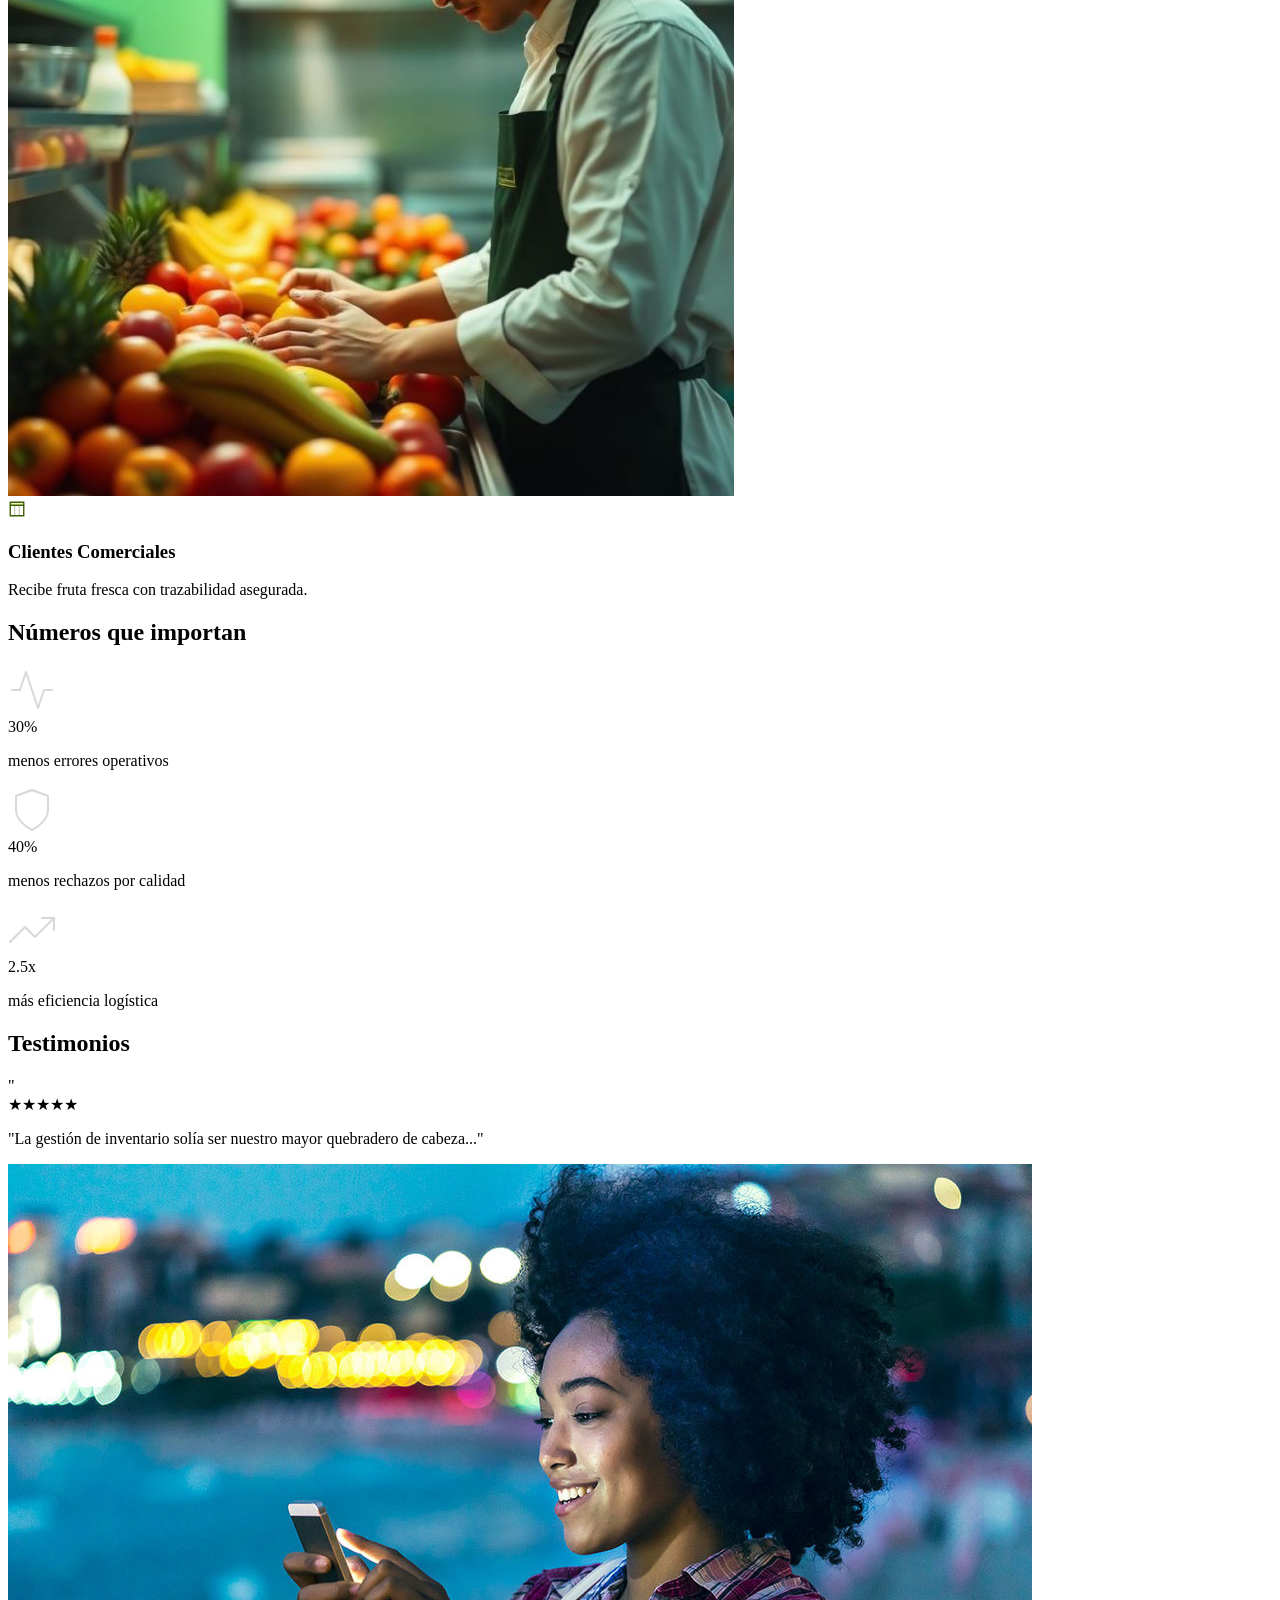
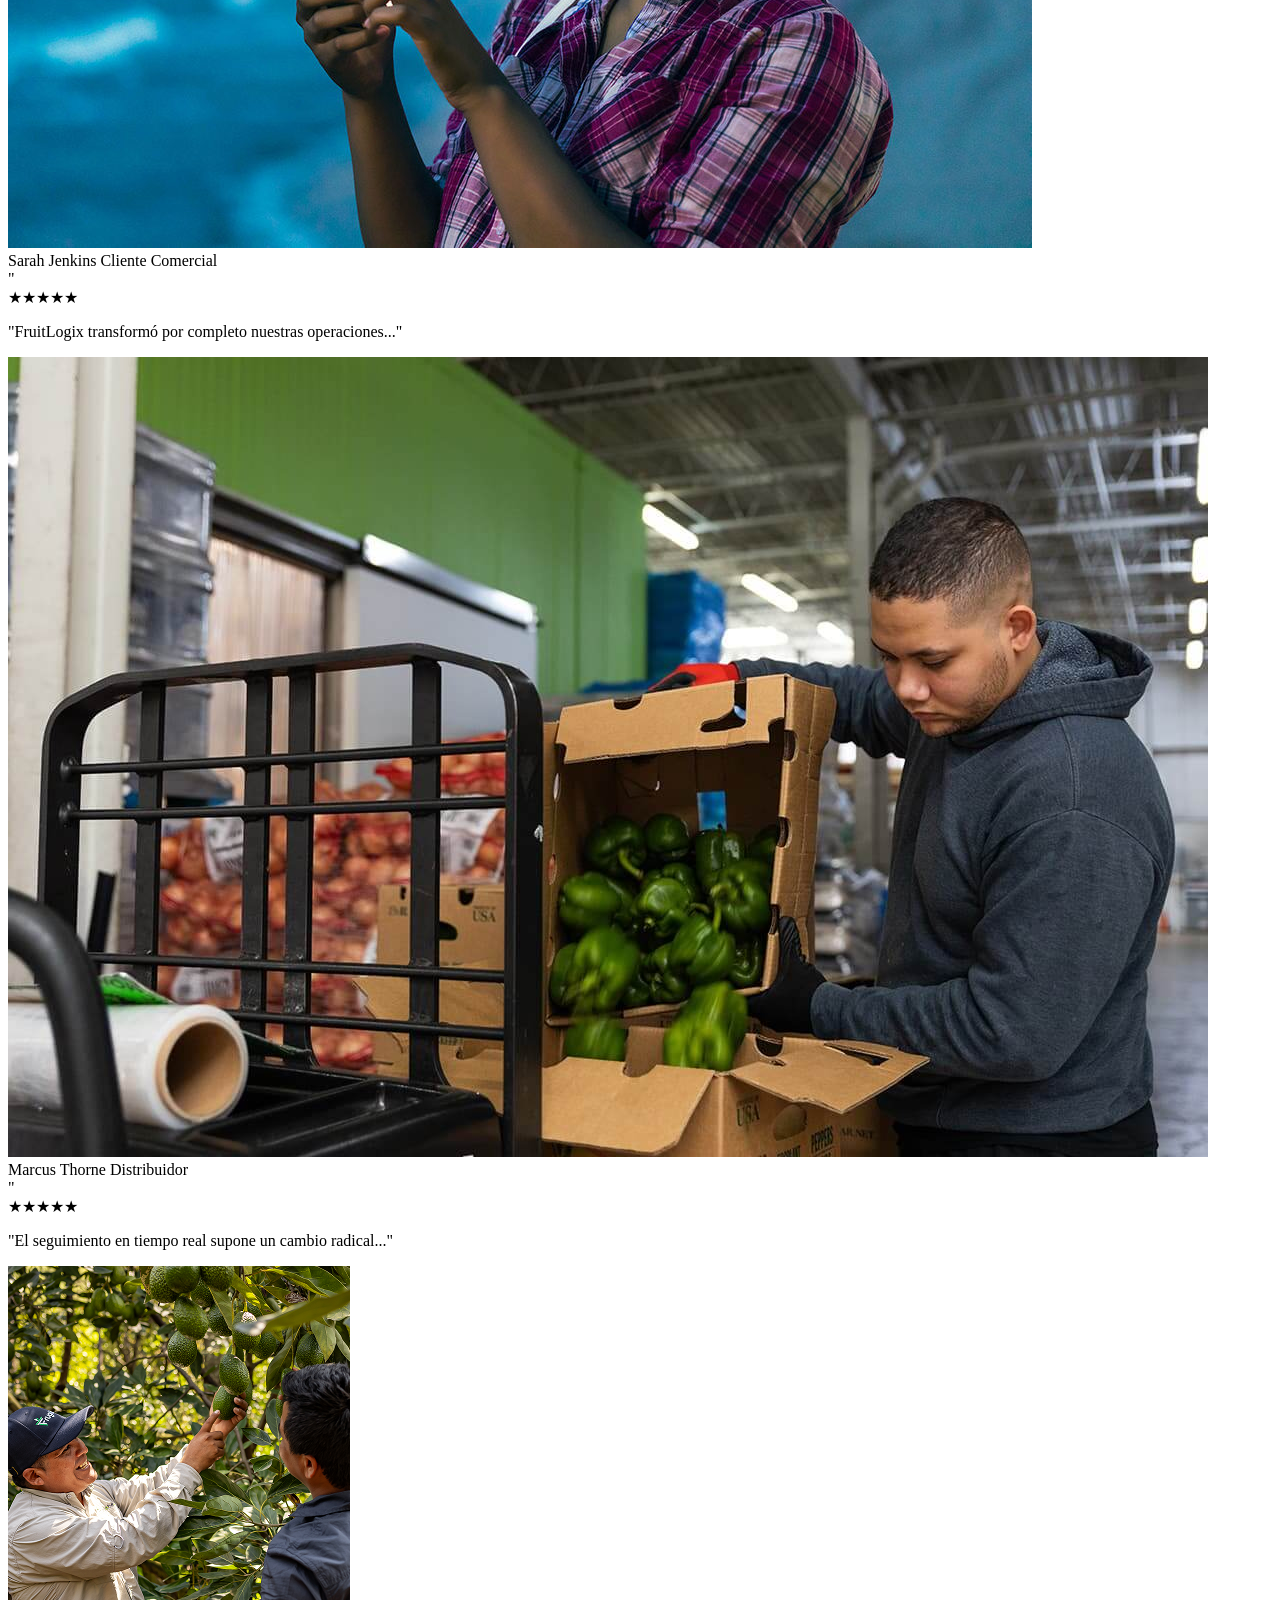
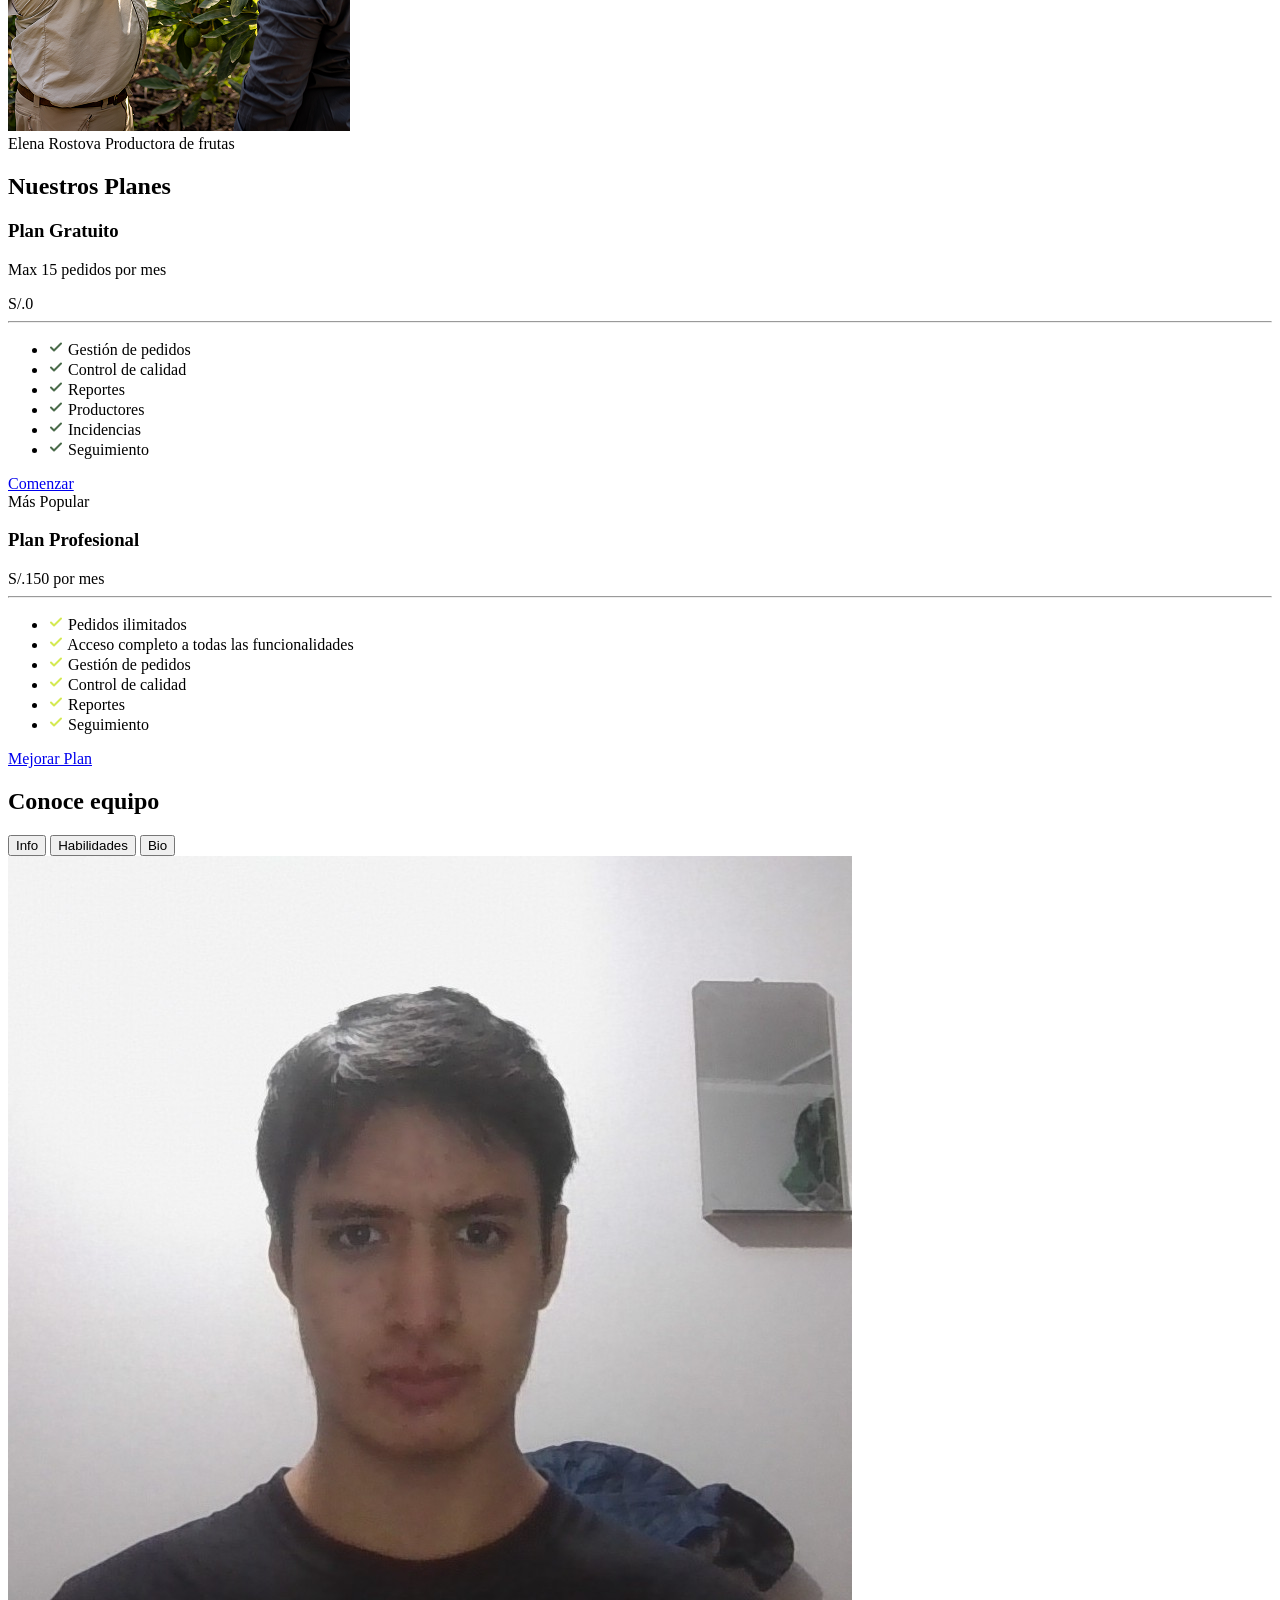
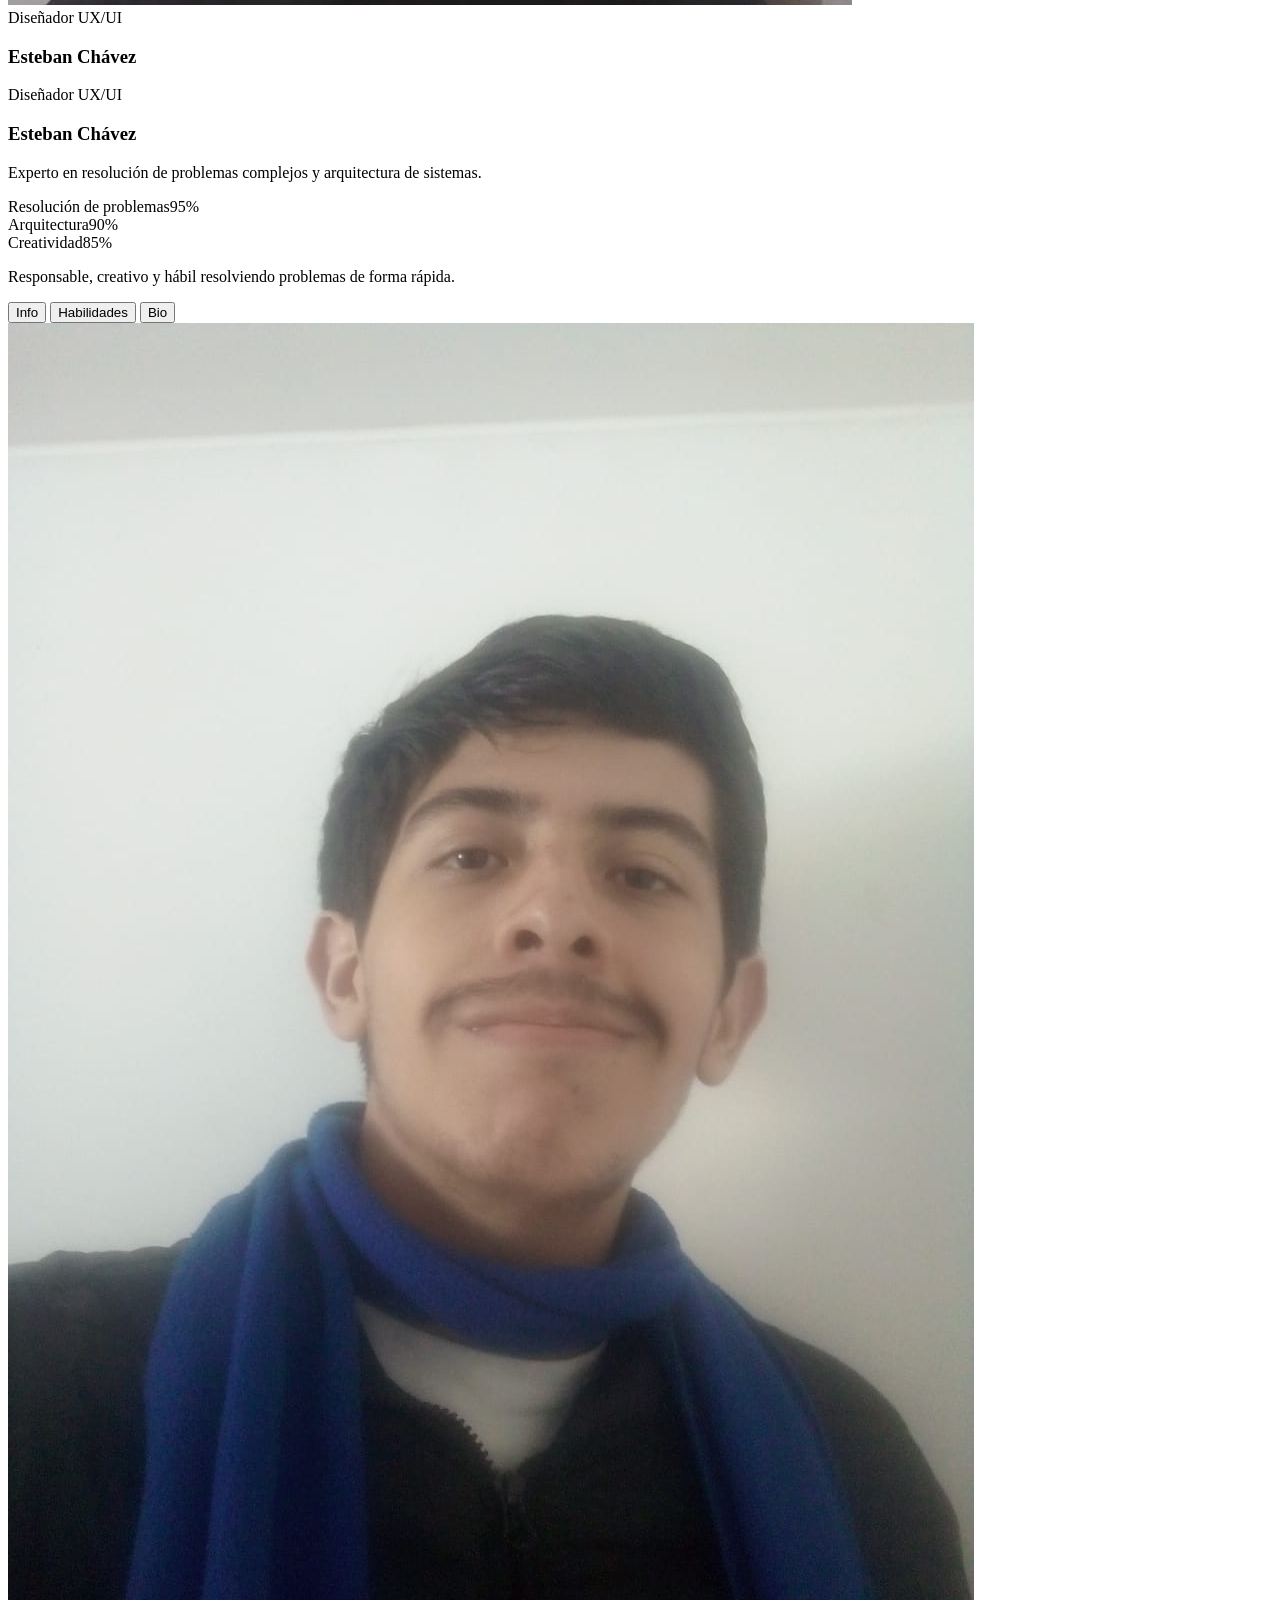
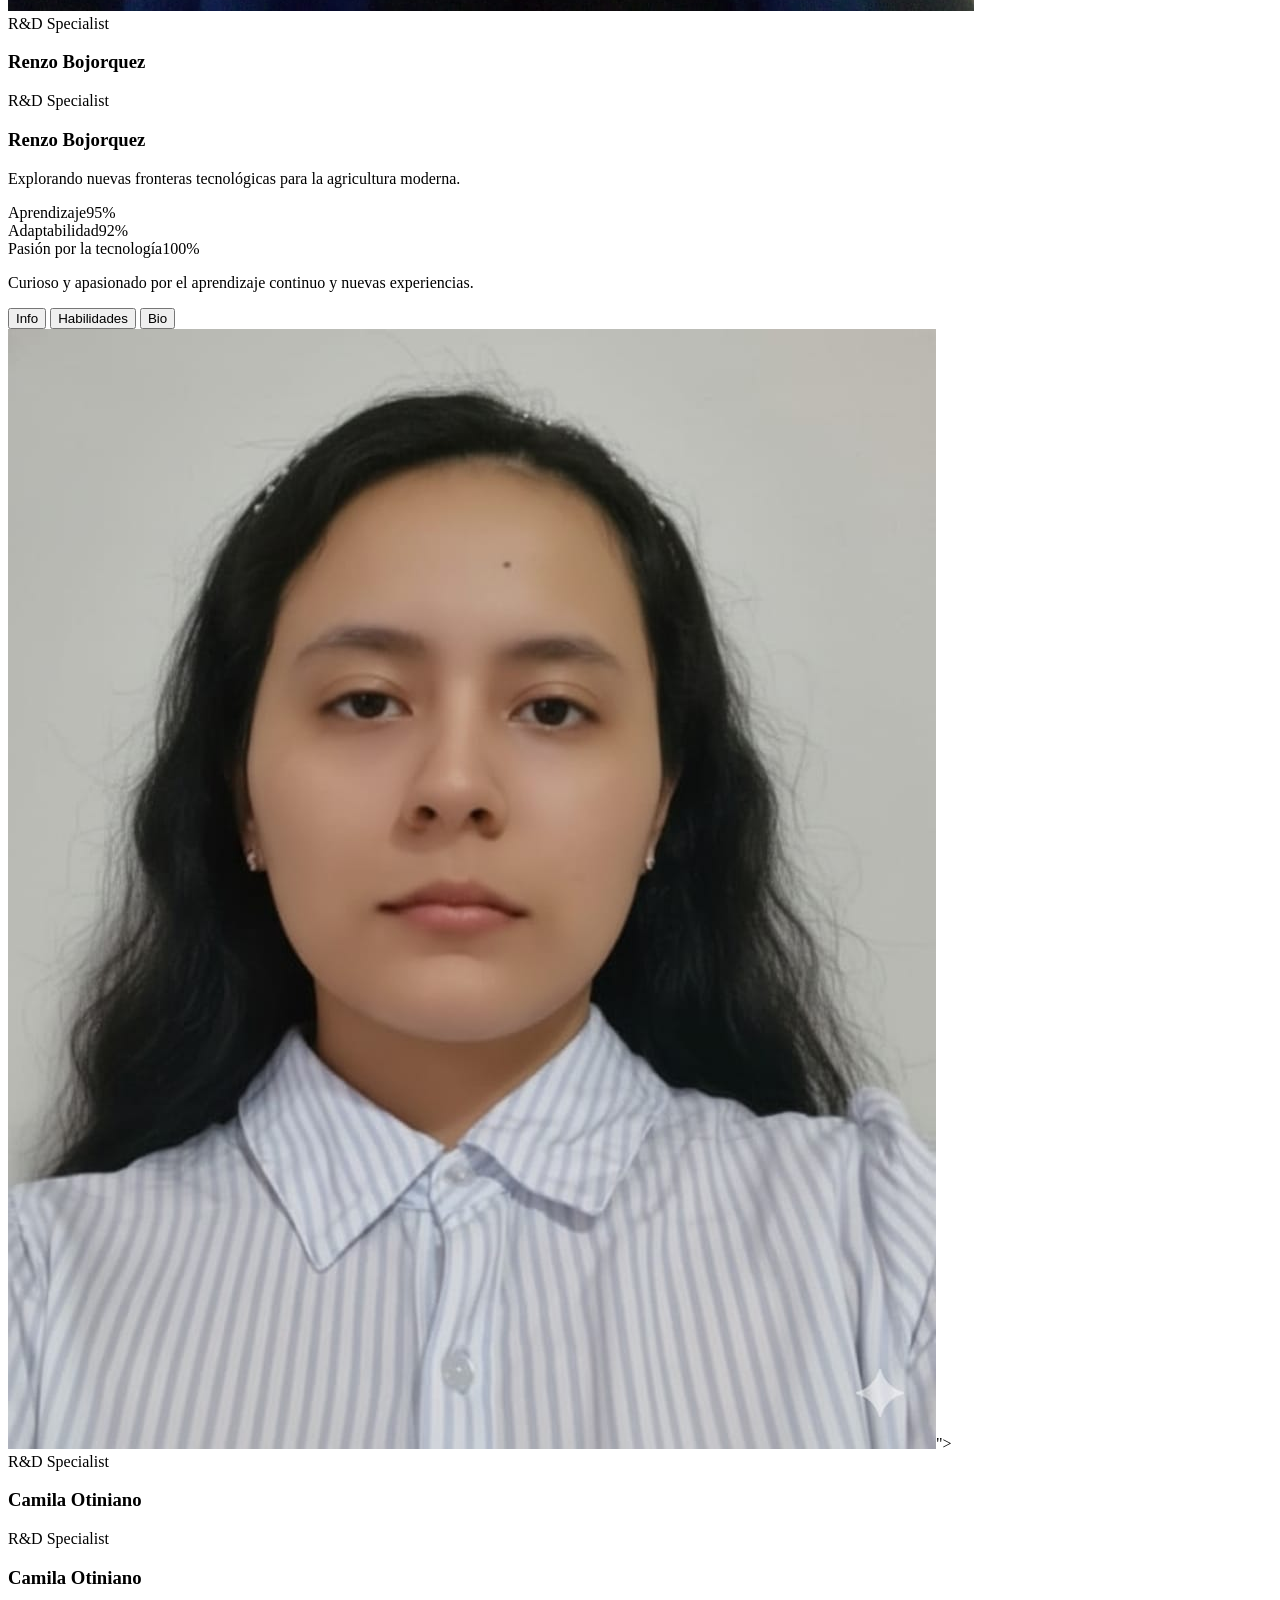
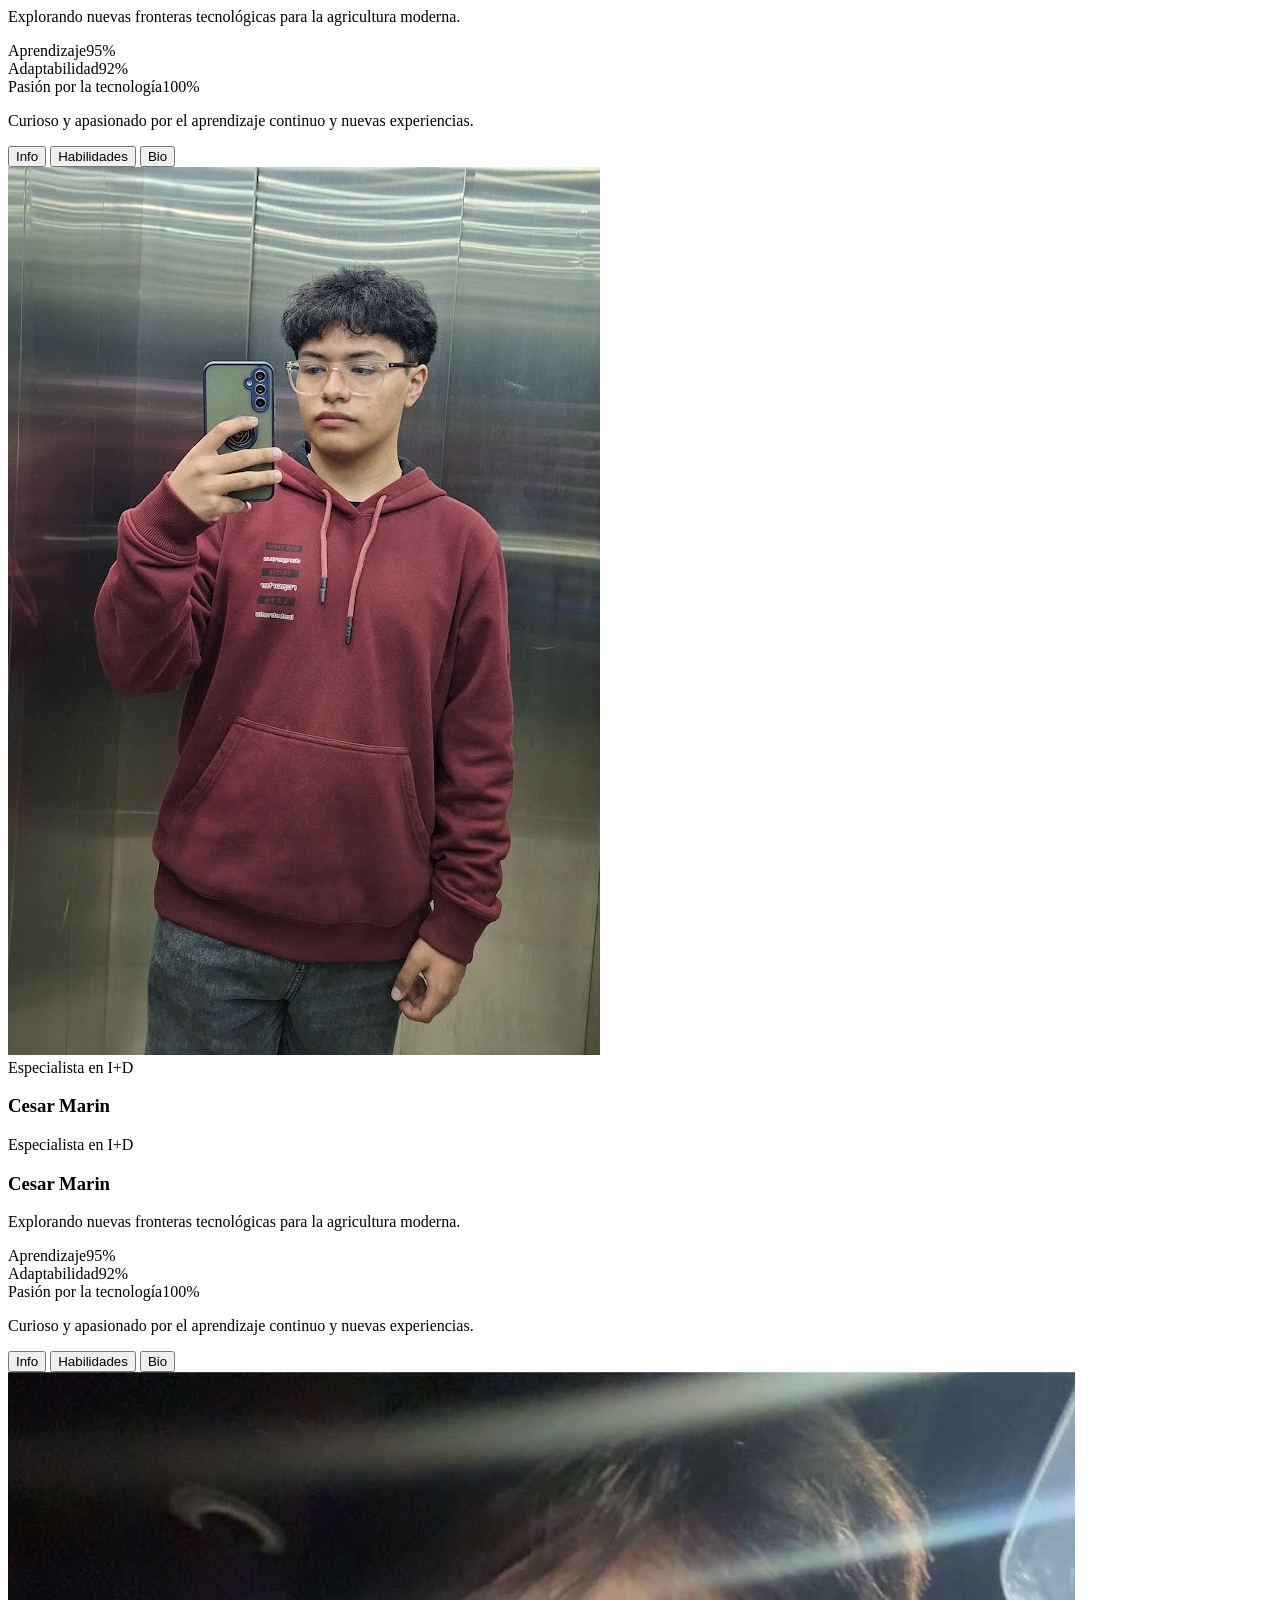
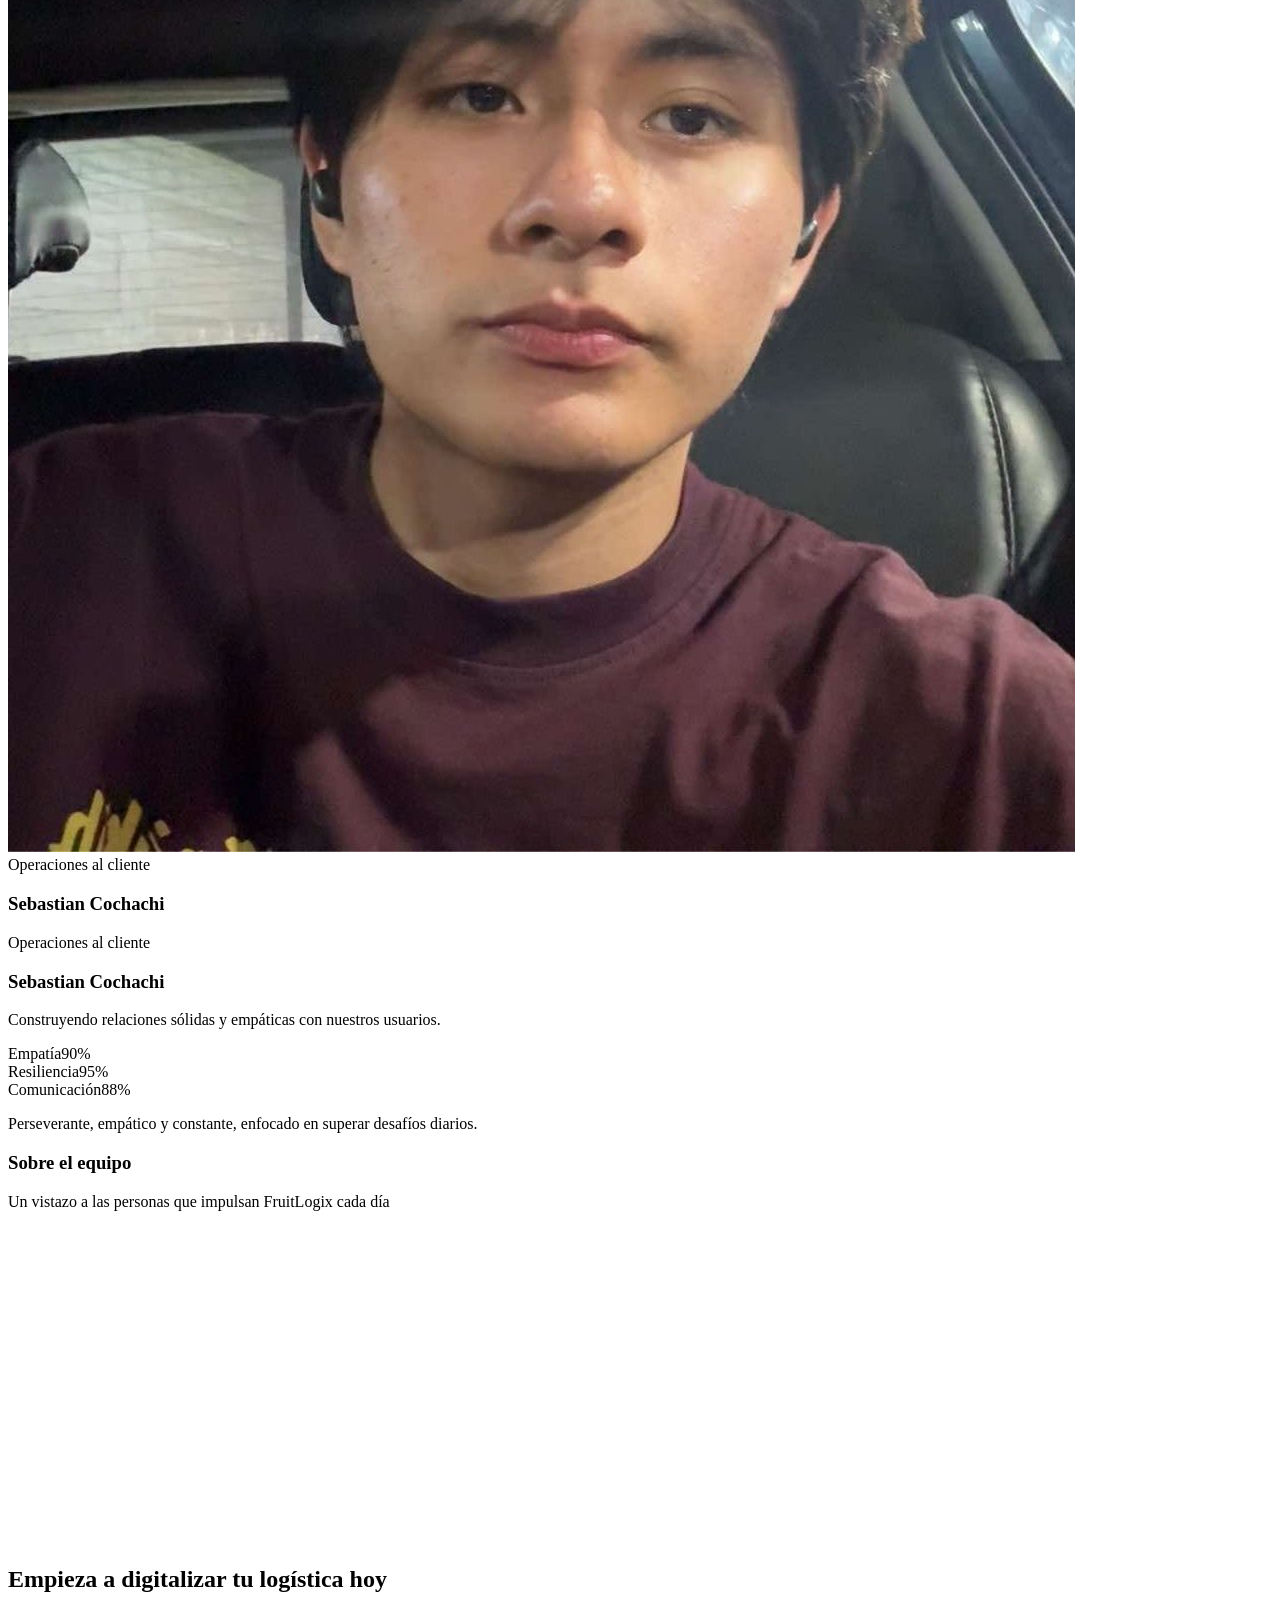
==== commit 74f1e19b: "fix: replace login buttons with download buttons" ====
--- a/index.html
+++ b/index.html
@@ -2,7 +2,6 @@
 <html lang="es">
 
 <head>
-    <!--<base href="/Fruitlogix-website/">-->
     <meta charset="UTF-8">
     <meta name="viewport" content="width=device-width, initial-scale=1.0">
     <meta name="description"
@@ -39,9 +38,14 @@
                 <button data-lang="es" class="lang-active" aria-label="Español">ES</button>
                 <button data-lang="en" aria-label="English">EN</button>
             </div>
-            <a href="https://fruitlogixweb.web.app/login" class="btn-login" data-i18n="nav.login">Iniciar Sesión</a>
-            <a href="https://fruitlogixweb.web.app/register" class="btn-register"
-               data-i18n="nav.register">Registrarse</a>
+            <a href="#download" class="btn-register btn-download">
+                <svg width="18" height="18" viewBox="0 0 24 24" fill="none" stroke="currentColor" stroke-width="2" stroke-linecap="round" stroke-linejoin="round" style="margin-right: 6px;">
+                    <path d="M21 15v4a2 2 0 0 1-2 2H5a2 2 0 0 1-2-2v-4"></path>
+                    <polyline points="7 10 12 15 17 10"></polyline>
+                    <line x1="12" y1="15" x2="12" y2="3"></line>
+                </svg>
+                <span>Descargar App</span>
+            </a>
         </div>
 
         <button class="nav-hamburger" id="hamburger" aria-label="Abrir menú"
@@ -66,9 +70,14 @@
             <button data-lang="es" class="lang-active" aria-label="Español">ES</button>
             <button data-lang="en" aria-label="English">EN</button>
         </div>
-        <a href="https://fruitlogixweb.web.app/login" class="btn-login" data-i18n="nav.login">Iniciar Sesión</a>
-        <a href="https://fruitlogixweb.web.app/register" class="btn-register"
-           data-i18n="nav.register">Registrarse</a>
+        <a href="#download" class="btn-register btn-download">
+            <svg width="18" height="18" viewBox="0 0 24 24" fill="none" stroke="currentColor" stroke-width="2" stroke-linecap="round" stroke-linejoin="round" style="margin-right: 6px;">
+                <path d="M21 15v4a2 2 0 0 1-2 2H5a2 2 0 0 1-2-2v-4"></path>
+                <polyline points="7 10 12 15 17 10"></polyline>
+                <line x1="12" y1="15" x2="12" y2="3"></line>
+            </svg>
+            <span>Descargar App</span>
+        </a>
     </div>
 </div>
 
@@ -86,8 +95,14 @@
                 Mantén la frescura, reduce el desperdicio y maximiza la rentabilidad de cada cosecha.
             </p>
             <div class="hero-actions">
-                <a href="https://fruitlogixweb.web.app/register" class="btn-primary"
-                   data-i18n="hero.cta.primary">Comenzar Ahora</a>
+                <a href="#download" class="btn-primary" style="display: inline-flex; align-items: center; gap: 8px;">
+                    <svg width="20" height="20" viewBox="0 0 24 24" fill="none" stroke="currentColor" stroke-width="2" stroke-linecap="round" stroke-linejoin="round">
+                        <path d="M21 15v4a2 2 0 0 1-2 2H5a2 2 0 0 1-2-2v-4"></path>
+                        <polyline points="7 10 12 15 17 10"></polyline>
+                        <line x1="12" y1="15" x2="12" y2="3"></line>
+                    </svg>
+                    <span>Descargar App (Android)</span>
+                </a>
                 <button class="btn-outline">
                     <span class="play-icon"><span class="play-triangle"></span></span>
                     <span data-i18n="hero.cta.demo">Ver Demo</span>
@@ -865,8 +880,14 @@
                 <p class="footer-brand-desc" data-i18n="footer.brand.desc">
                     Optimizando tu cadena de suministro
                 </p>
-                <a href="https://fruitlogixweb.web.app/register" class="footer-register-btn"
-                   data-i18n="footer.register">Registrarse &nbsp;→</a>
+                <a href="#download" class="footer-register-btn" style="display: inline-flex; align-items: center; gap: 8px;">
+                    <svg width="16" height="16" viewBox="0 0 24 24" fill="none" stroke="currentColor" stroke-width="2" stroke-linecap="round" stroke-linejoin="round">
+                        <path d="M21 15v4a2 2 0 0 1-2 2H5a2 2 0 0 1-2-2v-4"></path>
+                        <polyline points="7 10 12 15 17 10"></polyline>
+                        <line x1="12" y1="15" x2="12" y2="3"></line>
+                    </svg>
+                    <span>Descargar APK &nbsp;→</span>
+                </a>
             </div>
 
             <div class="footer-col">
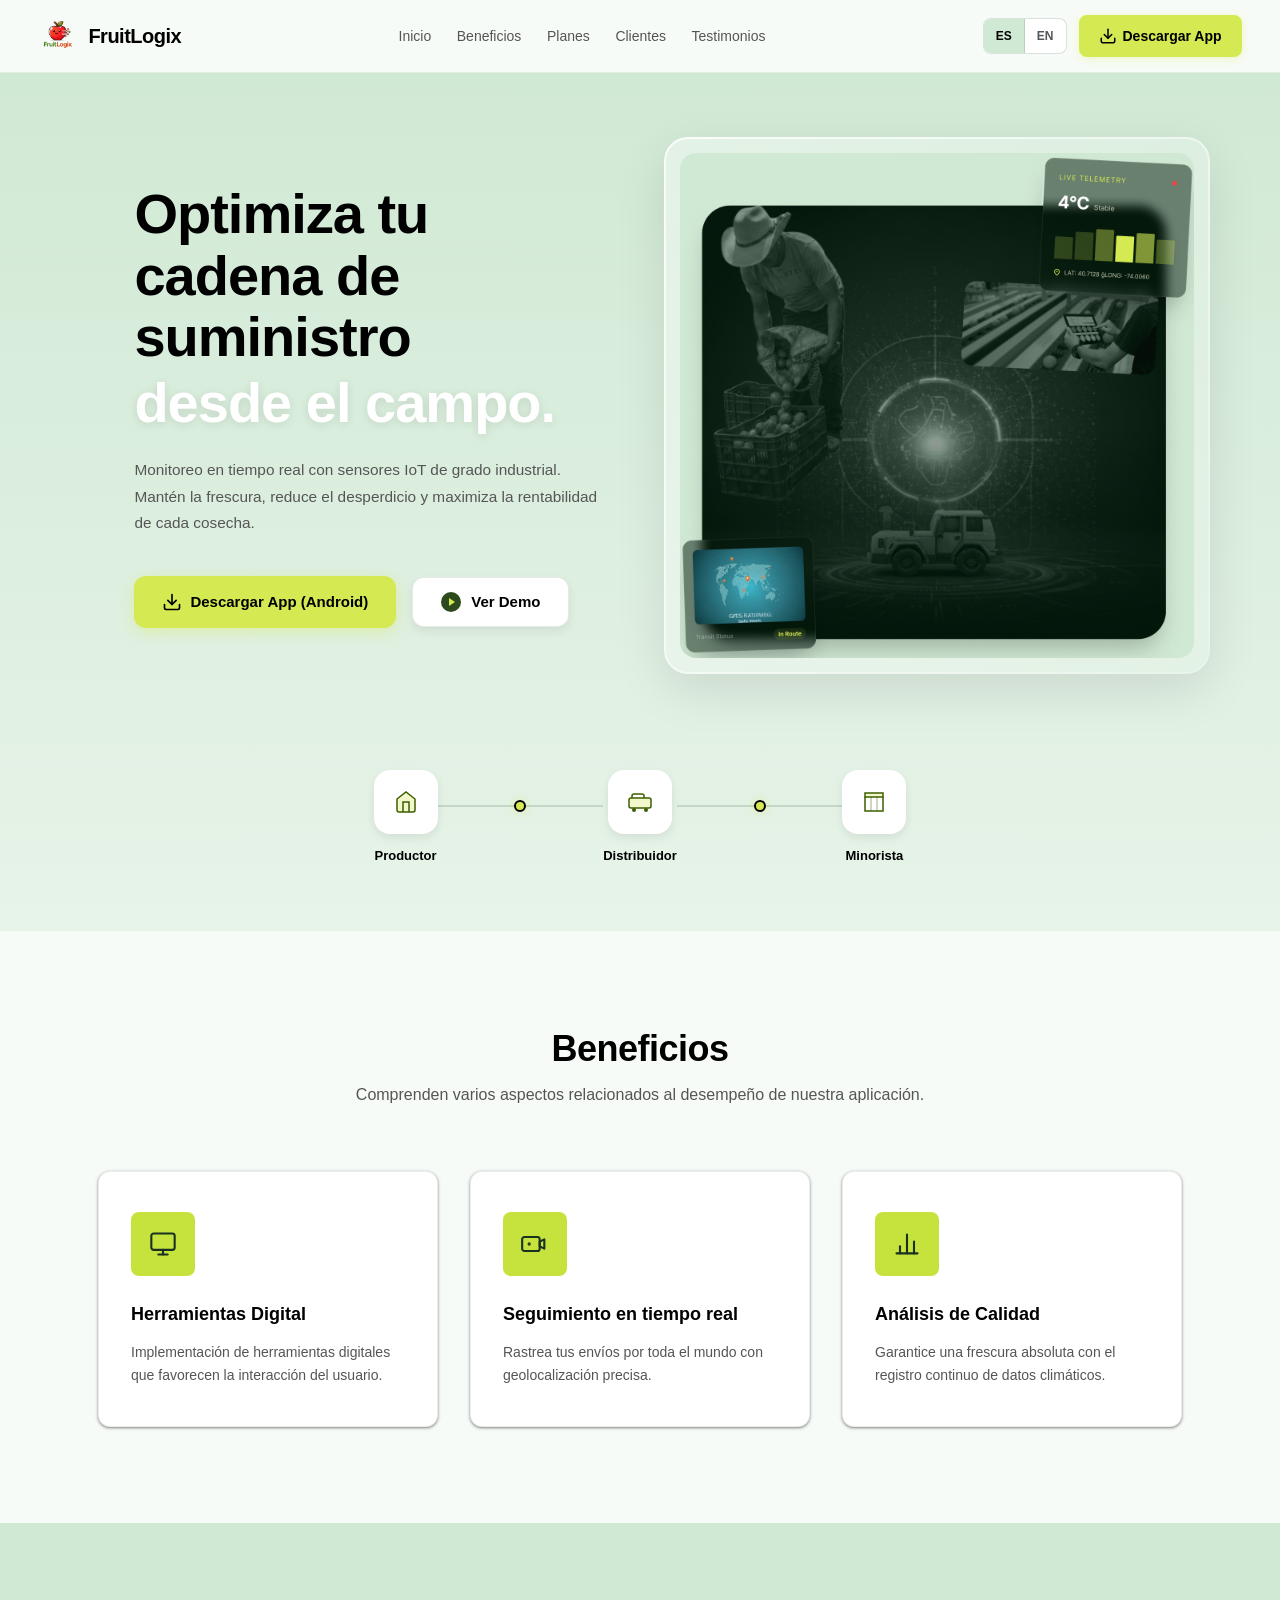
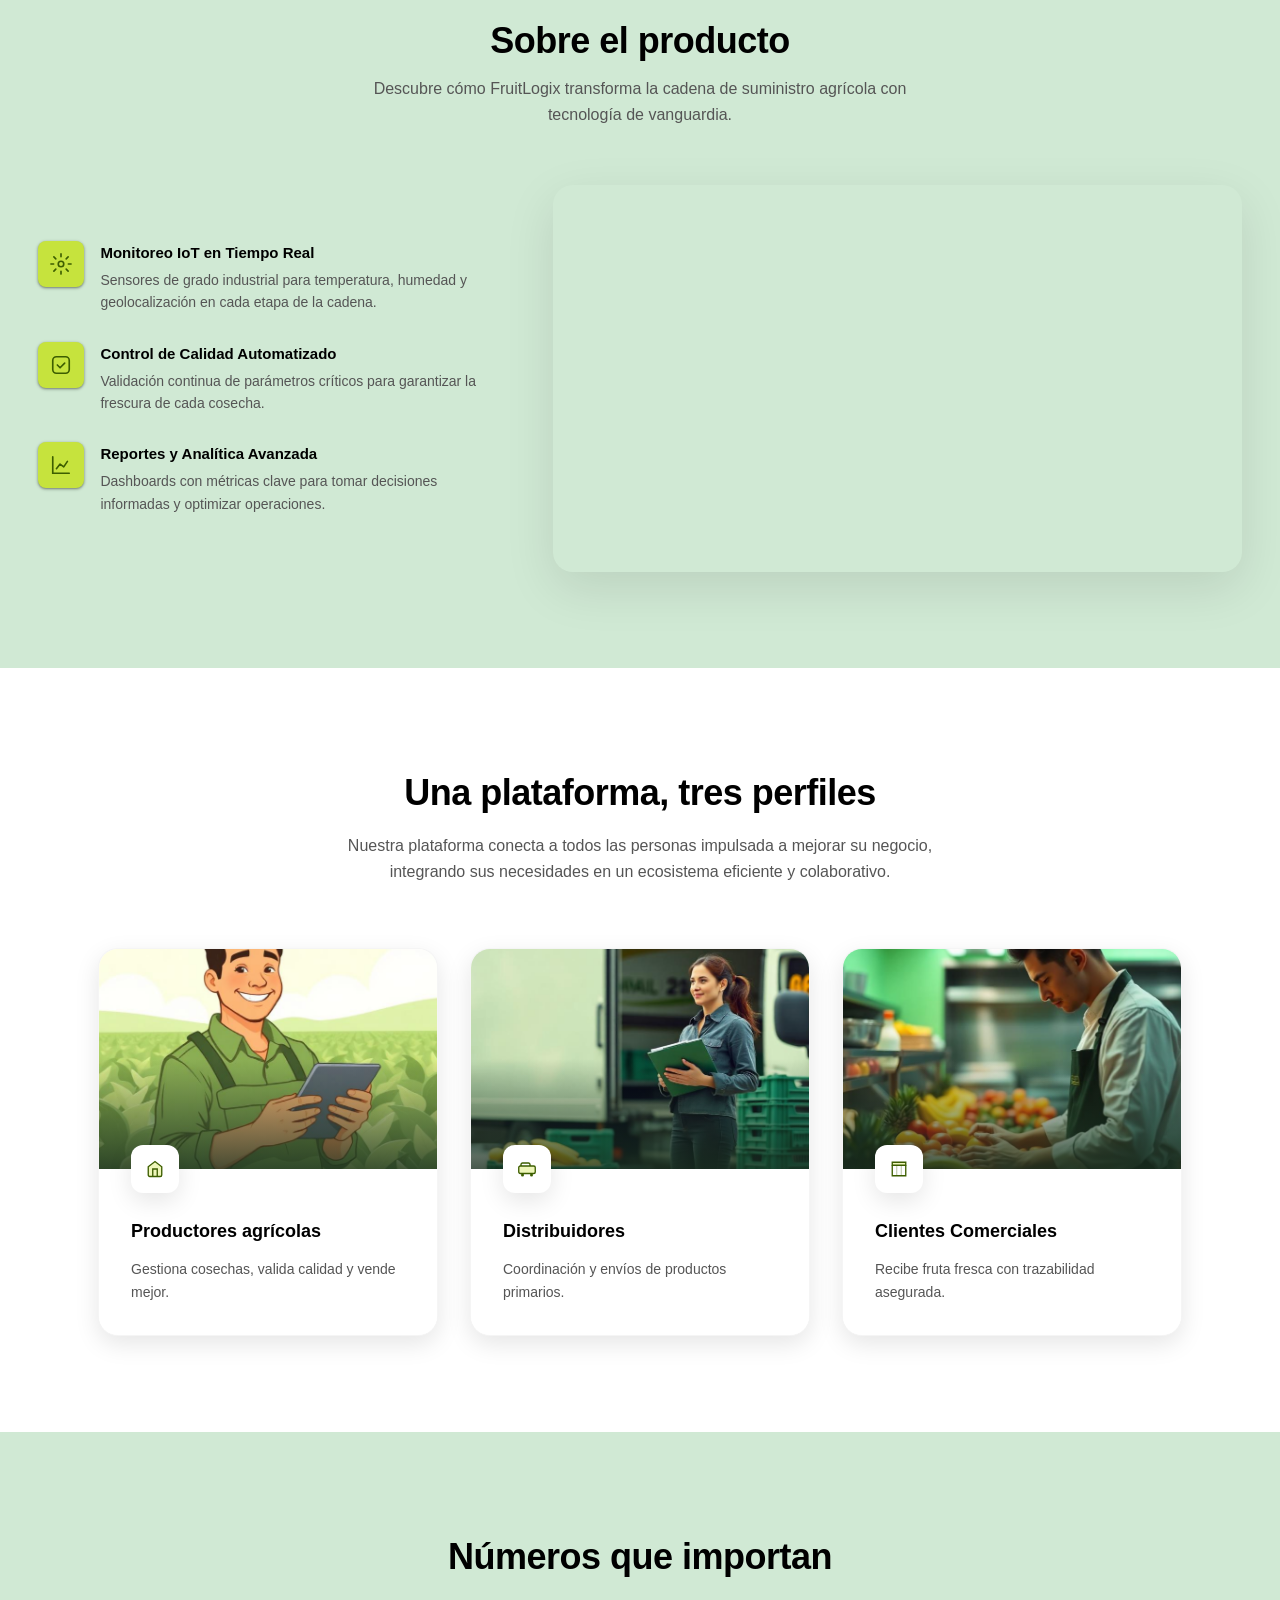
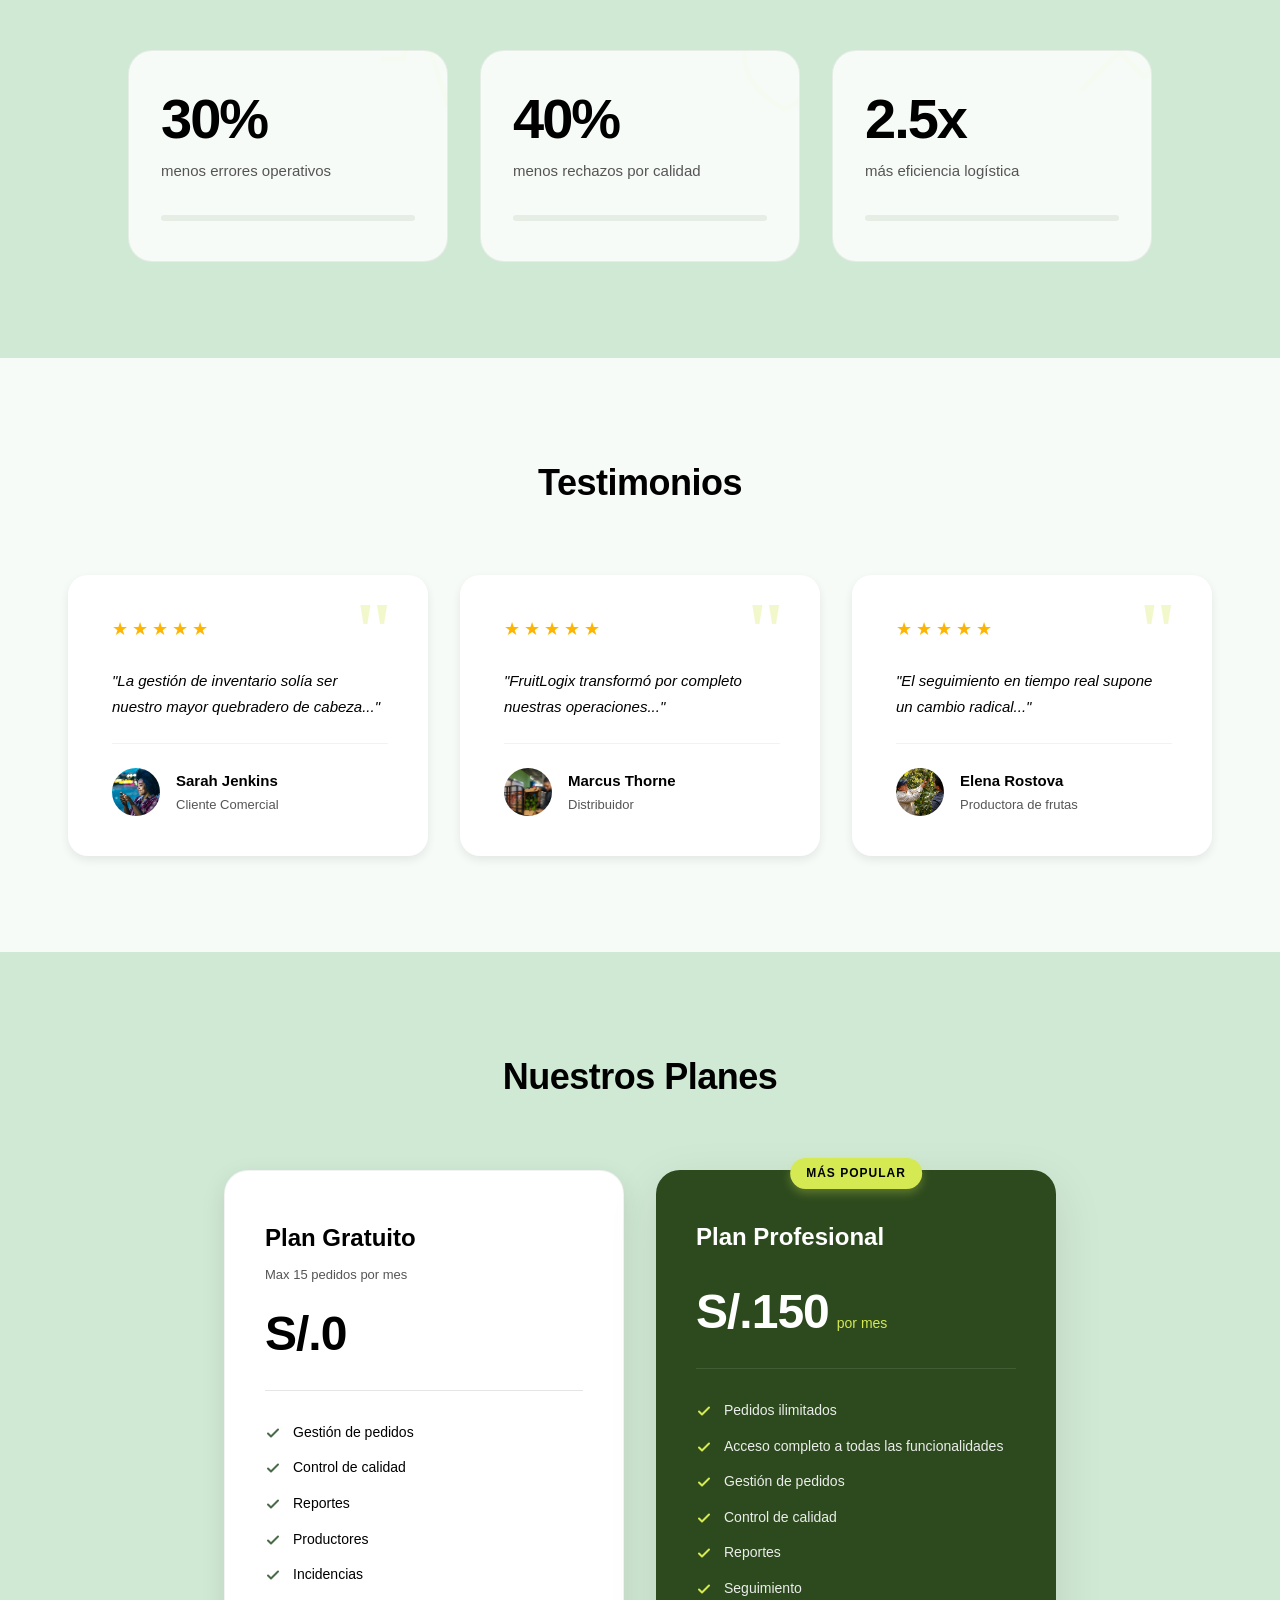
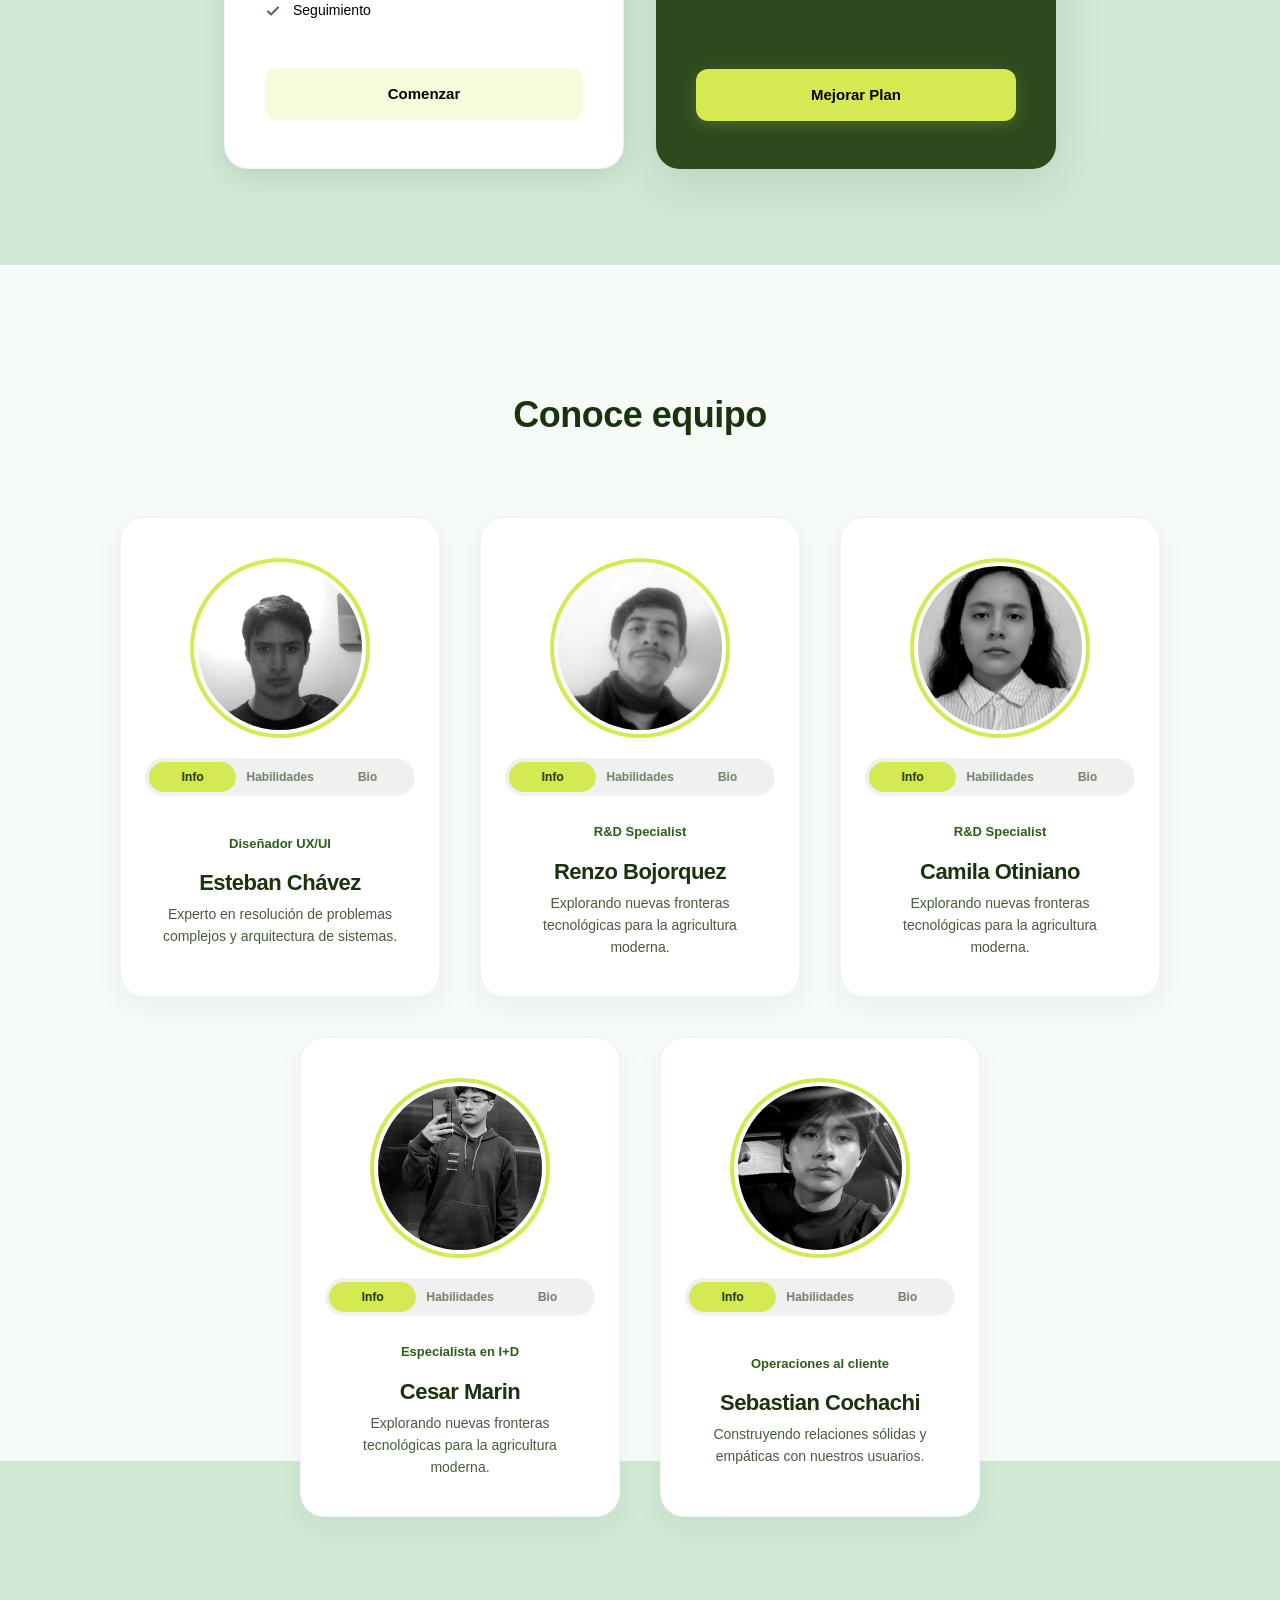
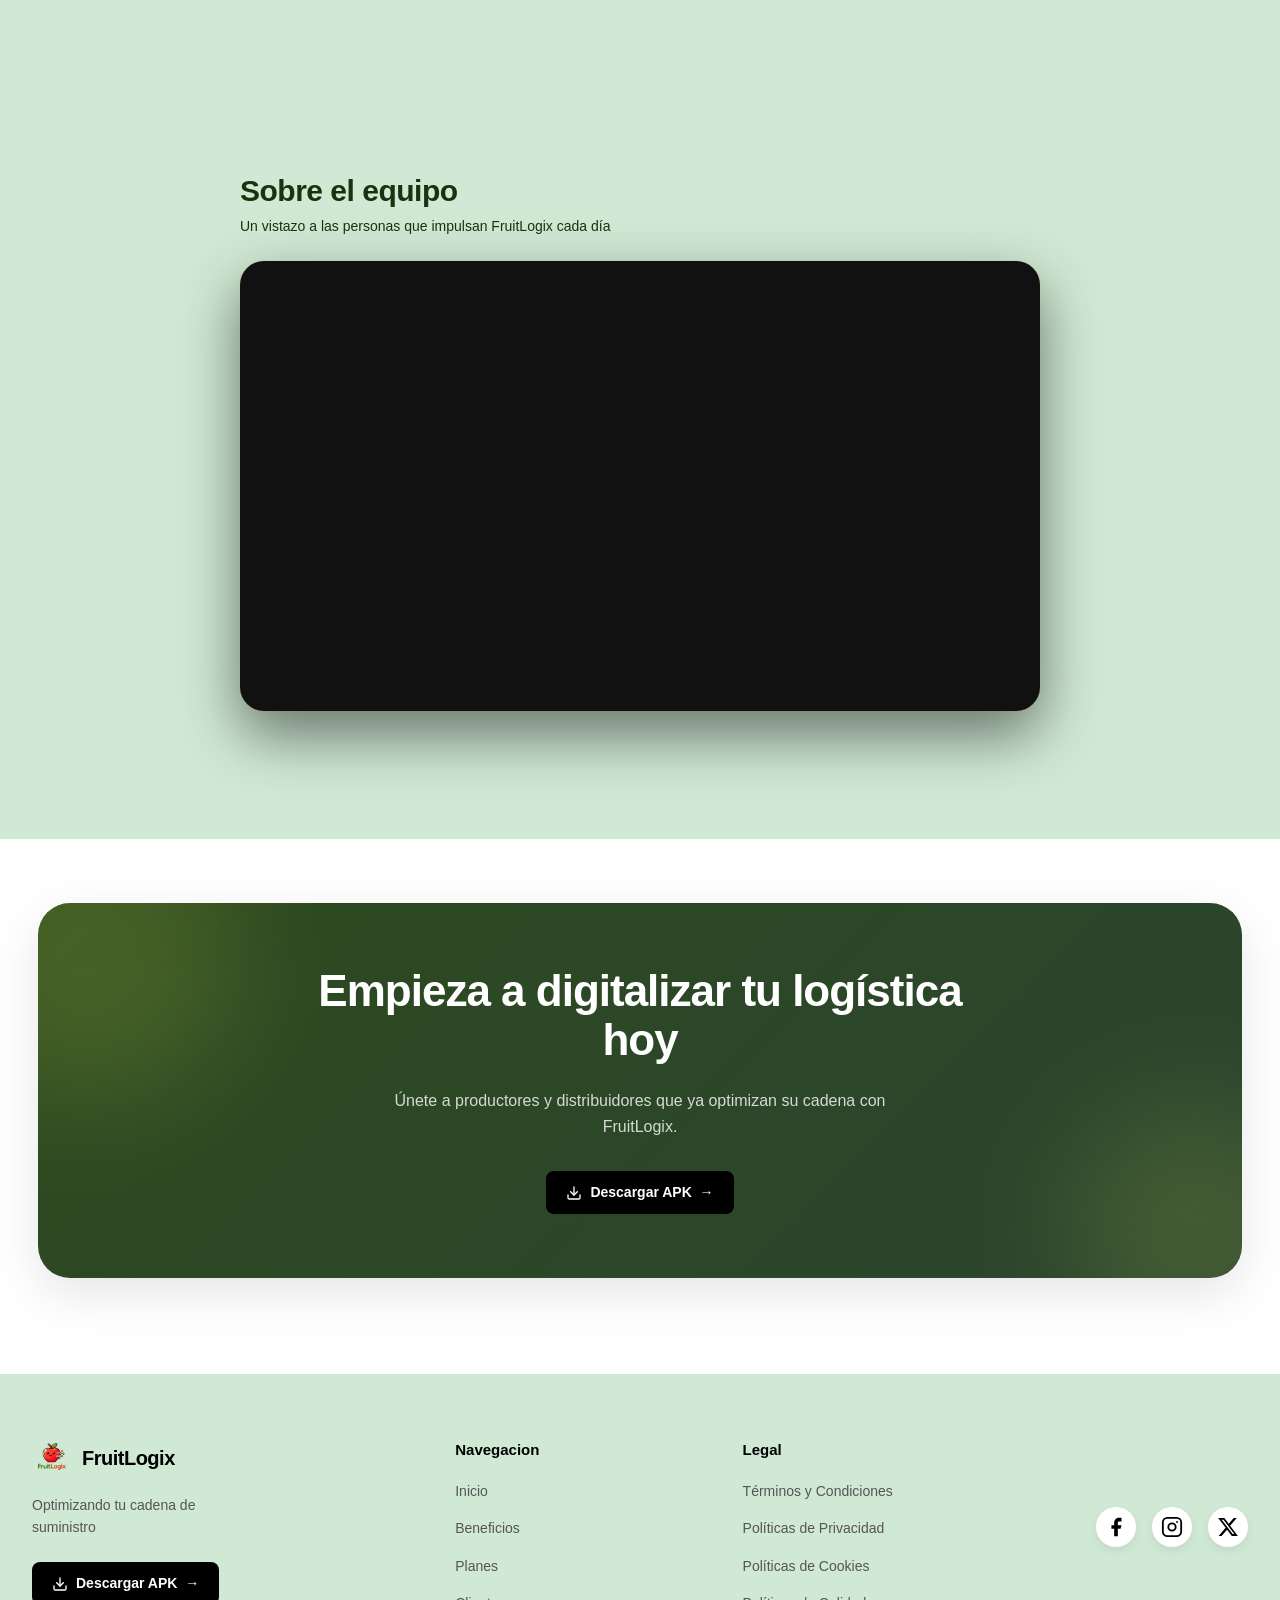
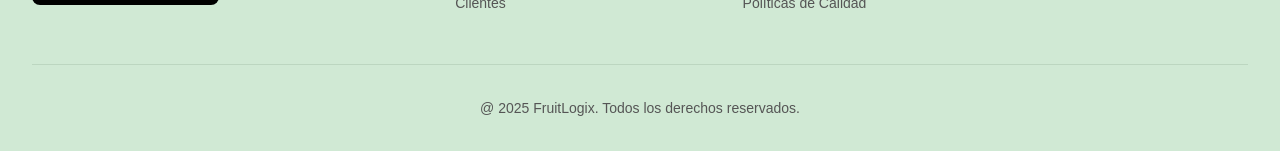
==== commit 4f9d8344: "fix: add APK download button to CTA section Added a button to download the APK in the footer section" ====
--- a/index.html
+++ b/index.html
@@ -863,7 +863,14 @@
         <h2 class="cta-title" data-i18n="cta.title">Empieza a digitalizar tu logística hoy</h2>
         <p class="cta-desc" data-i18n="cta.desc">Únete a productores y distribuidores que ya optimizan su cadena con
             FruitLogix.</p>
-        <a href="https://fruitlogixweb.web.app/register" class="cta-btn" data-i18n="cta.btn">Registrarse</a>
+                <a href="#download" class="footer-register-btn" style="display: inline-flex; align-items: center; gap: 8px;">
+                    <svg width="16" height="16" viewBox="0 0 24 24" fill="none" stroke="currentColor" stroke-width="2" stroke-linecap="round" stroke-linejoin="round">
+                        <path d="M21 15v4a2 2 0 0 1-2 2H5a2 2 0 0 1-2-2v-4"></path>
+                        <polyline points="7 10 12 15 17 10"></polyline>
+                        <line x1="12" y1="15" x2="12" y2="3"></line>
+                    </svg>
+                    <span>Descargar APK &nbsp;→</span>
+                </a>
     </div>
 </section>
 
--- a/styles.css
+++ b/styles.css
@@ -0,0 +1,2259 @@
+:root {
+  /* ==========================================
+     1. COLORES DEL SISTEMA MATERIAL DESIGN (MD3)
+     Adaptados a tu paleta verde/amarilla original
+     ========================================== */
+  --md-sys-color-primary: #D4E952;
+  --md-sys-color-on-primary: #3a4f00;
+  --md-sys-color-primary-container: #c6e33d;
+  --md-sys-color-on-primary-container: #1a2e1a;
+
+  --md-sys-color-secondary: #a8c8a8;
+  --md-sys-color-on-secondary: #000000;
+  --md-sys-color-secondary-container: #D0E9D4;
+  --md-sys-color-on-secondary-container: #1a2e1a;
+
+  --md-sys-color-surface: #ffffff;
+  --md-sys-color-on-surface: #1a1a1a;
+  --md-sys-color-surface-variant: #f0f7f0;
+  --md-sys-color-on-surface-variant: #4a6b4a;
+
+  --md-sys-color-surface-dark: #111111;
+  --md-sys-color-on-surface-dark: #ffffff;
+
+  --md-sys-color-background: #F7FBF7;
+  --md-sys-color-on-background: #000000;
+
+  --md-sys-color-outline: rgba(61, 94, 0, 0.2);
+  --md-sys-color-outline-variant: rgba(0, 0, 0, 0.08);
+
+  /* ==========================================
+     2. TUS VARIABLES ORIGINALES (FALTANTES)
+     Aquí recuperamos tus fondos, botones y textos exactos
+     ========================================== */
+  --color-primary: #D4E952;
+  --color-primary-hover: #c2d840;
+
+  --color-bg-light: #F7FBF7;
+  /* Nav, Body, Beneficios, Stats */
+  --color-bg-accent: #D0E9D4;
+  /* Hero, Plans, Testimonios, Footer */
+  --color-bg-dark: #2d4a1e;
+  /* Cajas oscuras de Call to Action */
+  --color-bg-darker: #111111;
+  /* Fondo oscuro para la sección de equipo */
+
+  --color-text-dark: #000000;
+  /* Textos principales */
+  --color-text-muted: #555555;
+  /* Textos secundarios y descripciones */
+  --color-warning: #ffb400;
+  /* Para las estrellas de testimonios */
+
+  /* ==========================================
+     3. TIPOGRAFÍA, ESPACIADOS Y TRANSICIONES
+     ========================================== */
+  --md-sys-typescale-font: 'Roboto', sans-serif;
+  --font-main: 'Roboto', sans-serif;
+  --font-display: 'Roboto', sans-serif;
+
+  /* Fluid content width: never exceeds 1100px, but shrinks with the viewport
+     on narrower desktop/laptop windows so nothing forces horizontal scroll
+     or manual zoom. */
+  --content-max: min(1600px, 94vw);
+  --transition-smooth: all 0.3s cubic-bezier(0.25, 0.8, 0.25, 1);
+
+  /* ==========================================
+     4. ELEVACIONES Y SOMBRAS
+     ========================================== */
+  --md-sys-elevation-level1: 0px 1px 2px 0px rgba(0, 0, 0, 0.3), 0px 1px 3px 1px rgba(0, 0, 0, 0.15);
+  --md-sys-elevation-level2: 0px 1px 2px 0px rgba(0, 0, 0, 0.3), 0px 2px 6px 2px rgba(0, 0, 0, 0.15);
+  --md-sys-elevation-level3: 0px 4px 8px 3px rgba(0, 0, 0, 0.15), 0px 1px 3px 0px rgba(0, 0, 0, 0.3);
+
+  --shadow-sm: 0 4px 10px rgba(0, 0, 0, 0.08);
+  --shadow-md: 0 8px 24px rgba(0, 0, 0, 0.10);
+  --shadow-lg: 0 16px 50px rgba(0, 0, 0, 0.10);
+
+  /* ==========================================
+     5. BORDES Y ESTADOS MATERIAL
+     ========================================== */
+  --md-sys-shape-small: 8px;
+  --md-sys-shape-medium: 12px;
+  --md-sys-shape-large: 24px;
+  --md-sys-shape-extra-large: 28px;
+
+  --md-sys-state-hover: 0.08;
+  --md-sys-state-focus: 0.12;
+  --md-sys-state-pressed: 0.12;
+}
+
+.md-headline {
+  font: 400 clamp(28px, 4vw, 36px)/1.2 var(--md-sys-typescale-font);
+  color: var(--md-sys-color-on-background);
+  letter-spacing: -0.5px;
+}
+
+.md-title {
+  font: 500 22px/28px var(--md-sys-typescale-font);
+}
+
+.md-body {
+  font: 400 16px/24px var(--md-sys-typescale-font);
+}
+
+.md-label {
+  font: 500 14px/20px var(--md-sys-typescale-font);
+  letter-spacing: 0.1px;
+}
+
+.md-interactive {
+  position: relative;
+  overflow: hidden;
+}
+
+.md-interactive::after {
+  content: '';
+  position: absolute;
+  inset: 0;
+  background-color: currentColor;
+  opacity: 0;
+  transition: opacity 0.2s ease;
+  pointer-events: none;
+  z-index: 1;
+}
+
+.md-interactive:hover::after {
+  opacity: var(--md-sys-state-hover);
+}
+
+.md-interactive:active::after {
+  opacity: var(--md-sys-state-pressed);
+}
+
+.md-interactive-primary::after {
+  background-color: var(--md-sys-color-primary);
+}
+
+.md-assist-chip {
+  display: inline-flex;
+  align-items: center;
+  padding: 0 12px;
+  height: 32px;
+  border-radius: var(--md-sys-shape-small);
+  border: 1px solid var(--md-sys-color-outline);
+  font: 500 14px/20px var(--md-sys-typescale-font);
+  color: var(--md-sys-color-on-surface);
+  letter-spacing: 0.1px;
+}
+
+*,
+*::before,
+*::after {
+  margin: 0;
+  padding: 0;
+  box-sizing: border-box;
+}
+
+html {
+  scroll-behavior: smooth;
+  font-family: var(--md-sys-typescale-font);
+  max-width: 100%;
+  overflow-x: hidden;
+}
+
+body {
+  font-family: var(--md-sys-typescale-font);
+  color: var(--md-sys-color-on-surface);
+  background-color: var(--md-sys-color-background);
+  overflow-x: hidden;
+  max-width: 100%;
+  line-height: 1.6;
+}
+
+img,
+svg,
+iframe,
+video {
+  max-width: 100%;
+}
+
+.section-animate {
+  opacity: 0;
+  transform: translateY(30px);
+  transition: opacity 0.8s ease-out, transform 0.8s ease-out;
+}
+
+.section-visible {
+  opacity: 1;
+  transform: translateY(0);
+}
+
+/* NAV SECTION */
+.nav-wrapper {
+  background: rgba(247, 251, 247, 0.95);
+  backdrop-filter: blur(10px);
+  -webkit-backdrop-filter: blur(10px);
+  border-bottom: 1px solid rgba(74, 107, 74, 0.1);
+  padding: 0 1.25rem;
+  position: sticky;
+  top: 0;
+  z-index: 100;
+}
+
+.nav {
+  display: flex;
+  align-items: center;
+  justify-content: space-between;
+  height: 72px;
+  max-width: var(--content-max);
+  margin: 0 auto;
+  gap: 1rem;
+}
+
+.nav-brand {
+  display: flex;
+  align-items: center;
+  gap: 10px;
+  text-decoration: none;
+  z-index: 101;
+  flex-shrink: 0;
+}
+
+.brand-icon {
+  width: 40px;
+  height: 40px;
+}
+
+.brand-name {
+  font-size: 20px;
+  font-weight: 800;
+  color: var(--color-text-dark);
+  letter-spacing: -0.5px;
+}
+
+.nav-links {
+  display: flex;
+  align-items: center;
+  gap: clamp(1rem, 2vw, 2.5rem);
+  list-style: none;
+}
+
+.nav-links a {
+  font-size: 14px;
+  font-weight: 500;
+  color: var(--color-text-muted);
+  text-decoration: none;
+  transition: var(--transition-smooth);
+  white-space: nowrap;
+}
+
+.nav-links a:hover {
+  color: var(--color-text-dark);
+}
+
+.nav-actions {
+  display: flex;
+  align-items: center;
+  gap: 12px;
+  flex-shrink: 0;
+}
+
+.lang-toggle {
+  display: flex;
+  align-items: center;
+  border: 1px solid rgba(74, 107, 74, 0.2);
+  border-radius: 8px;
+  overflow: hidden;
+  height: 36px;
+  background: white;
+}
+
+.lang-toggle button {
+  background: transparent;
+  border: none;
+  font-size: 12px;
+  font-weight: 600;
+  padding: 0 12px;
+  cursor: pointer;
+  color: var(--color-text-muted);
+  height: 100%;
+  transition: var(--transition-smooth);
+  font-family: var(--font-main);
+}
+
+.lang-toggle button:first-child {
+  border-right: 1px solid rgba(74, 107, 74, 0.2);
+}
+
+.lang-toggle button.lang-active {
+  background: var(--color-bg-accent);
+  color: var(--color-text-dark);
+  font-weight: 700;
+}
+
+.lang-toggle button:not(.lang-active):hover {
+  background: rgba(208, 233, 212, 0.5);
+  color: var(--color-text-dark);
+}
+
+.btn-login,
+.btn-register {
+  font-size: 14px;
+  font-weight: 600;
+  padding: 10px 20px;
+  border-radius: 8px;
+  border: none;
+  cursor: pointer;
+  text-decoration: none;
+  transition: var(--transition-smooth);
+  font-family: var(--font-main);
+  white-space: nowrap;
+}
+
+.btn-login {
+  background: transparent;
+  color: var(--color-text-dark);
+}
+
+.btn-login:hover {
+  background: rgba(74, 107, 74, 0.05);
+}
+
+.btn-register {
+  background: var(--color-primary);
+  color: var(--color-text-dark);
+  box-shadow: 0 2px 10px rgba(212, 233, 82, 0.3);
+}
+
+.btn-register:hover {
+  background: var(--color-primary-hover);
+  transform: translateY(-1px);
+  box-shadow: 0 4px 12px rgba(212, 233, 82, 0.4);
+}
+
+.nav-hamburger {
+  display: none;
+  flex-direction: column;
+  justify-content: center;
+  gap: 5px;
+  width: 36px;
+  height: 36px;
+  background: none;
+  border: none;
+  cursor: pointer;
+  padding: 4px;
+  z-index: 101;
+}
+
+.nav-hamburger span {
+  display: block;
+  width: 100%;
+  height: 2px;
+  background: var(--color-text-dark);
+  border-radius: 2px;
+  transition: transform 0.3s, opacity 0.3s;
+}
+
+.nav-hamburger.open span:nth-child(1) {
+  transform: translateY(7px) rotate(45deg);
+}
+
+.nav-hamburger.open span:nth-child(2) {
+  opacity: 0;
+}
+
+.nav-hamburger.open span:nth-child(3) {
+  transform: translateY(-7px) rotate(-45deg);
+}
+
+.mobile-menu {
+  display: none;
+  position: fixed;
+  inset: 0;
+  top: 72px;
+  background: rgba(247, 251, 247, 0.98);
+  backdrop-filter: blur(10px);
+  -webkit-backdrop-filter: blur(10px);
+  flex-direction: column;
+  align-items: center;
+  justify-content: center;
+  gap: 2.5rem;
+  z-index: 99;
+  padding: 2rem;
+  overflow-y: auto;
+}
+
+.mobile-menu.open {
+  display: flex;
+}
+
+.mobile-menu .nav-links {
+  flex-direction: column;
+  gap: 2rem;
+  text-align: center;
+}
+
+.mobile-menu .nav-links a {
+  font-size: 24px;
+  font-weight: 600;
+  color: var(--color-text-dark);
+}
+
+.mobile-menu .nav-actions {
+  flex-direction: column;
+  align-items: center;
+  gap: 16px;
+  width: 100%;
+}
+
+.mobile-menu .btn-login,
+.mobile-menu .btn-register {
+  width: 100%;
+  max-width: 250px;
+  padding: 14px;
+  font-size: 16px;
+  text-align: center;
+}
+
+.mobile-menu .lang-toggle {
+  height: 44px;
+  width: 100%;
+  max-width: 250px;
+}
+
+.mobile-menu .lang-toggle button {
+  flex: 1;
+  font-size: 14px;
+}
+
+/* HERO SECTION */
+.hero {
+  background: linear-gradient(180deg, var(--color-bg-accent) 0%, rgba(208, 233, 212, 0.4) 100%);
+  width: 100%;
+}
+
+.hero-inner {
+  padding: 4rem 2rem 3rem;
+  display: grid;
+  grid-template-columns: 1fr 1fr;
+  grid-template-rows: auto auto;
+  gap: 3rem;
+  align-items: center;
+  min-height: calc(100vh - 72px);
+  max-width: var(--content-max);
+  margin: 0 auto;
+}
+
+.hero-left {
+  display: flex;
+  flex-direction: column;
+  gap: 1.5rem;
+  padding-left: clamp(0px, 5vw, 80px);
+  min-width: 0;
+}
+
+.hero-heading {
+  display: flex;
+  flex-direction: column;
+  gap: 0.25rem;
+}
+
+.hero-title {
+  font-size: clamp(32px, 5vw, 56px);
+  font-weight: 800;
+  line-height: 1.1;
+  color: var(--color-text-dark);
+  letter-spacing: -1px;
+}
+
+.hero-title-accent {
+  font-size: clamp(32px, 5vw, 56px);
+  font-weight: 800;
+  line-height: 1.1;
+  color: #fff;
+  letter-spacing: -1px;
+  text-shadow: 0 2px 10px rgba(0, 0, 0, 0.1);
+}
+
+.hero-desc {
+  font-size: clamp(14px, 1.2vw, 16px);
+  color: var(--color-text-muted);
+  line-height: 1.7;
+  max-width: 480px;
+  font-weight: 400;
+}
+
+.hero-actions {
+  display: flex;
+  gap: 16px;
+  align-items: center;
+  flex-wrap: wrap;
+  margin-top: 1rem;
+}
+
+.btn-primary {
+  background: var(--color-primary);
+  color: var(--color-text-dark);
+  font-size: 15px;
+  font-weight: 700;
+  padding: 14px 28px;
+  border-radius: 12px;
+  border: none;
+  cursor: pointer;
+  text-decoration: none;
+  transition: var(--transition-smooth);
+  box-shadow: 0 4px 15px rgba(212, 233, 82, 0.4);
+}
+
+.btn-primary:hover {
+  background: var(--color-primary-hover);
+  transform: translateY(-2px);
+  box-shadow: 0 6px 20px rgba(212, 233, 82, 0.5);
+}
+
+.btn-outline {
+  background: white;
+  color: var(--color-text-dark);
+  font-size: 15px;
+  font-weight: 600;
+  padding: 14px 28px;
+  border-radius: 12px;
+  border: 1px solid rgba(26, 48, 32, 0.1);
+  cursor: pointer;
+  display: flex;
+  align-items: center;
+  gap: 10px;
+  transition: var(--transition-smooth);
+  box-shadow: var(--shadow-sm);
+  font-family: var(--font-main);
+}
+
+.btn-outline:hover {
+  background: #fdfdfd;
+  border-color: rgba(26, 48, 32, 0.2);
+  transform: translateY(-2px);
+  box-shadow: var(--shadow-md);
+}
+
+.play-icon {
+  width: 20px;
+  height: 20px;
+  background: var(--color-bg-dark);
+  border-radius: 50%;
+  display: flex;
+  align-items: center;
+  justify-content: center;
+  flex-shrink: 0;
+  transition: var(--transition-smooth);
+}
+
+.btn-outline:hover .play-icon {
+  background: var(--color-primary);
+}
+
+.btn-outline:hover .play-triangle {
+  border-left-color: var(--color-text-dark);
+}
+
+.play-triangle {
+  width: 0;
+  height: 0;
+  border-top: 4px solid transparent;
+  border-bottom: 4px solid transparent;
+  border-left: 6px solid var(--color-primary);
+  margin-left: 2px;
+  transition: var(--transition-smooth);
+}
+
+.hero-image-box {
+  background: linear-gradient(135deg, rgba(255, 255, 255, 0.4) 0%, rgba(255, 255, 255, 0.1) 100%);
+  border-radius: 24px;
+  width: 100%;
+  padding: 1rem;
+  box-shadow: var(--shadow-lg);
+  position: relative;
+  min-width: 0;
+}
+
+.hero-image-box::before {
+  content: '';
+  position: absolute;
+  inset: 0;
+  border-radius: 24px;
+  padding: 2px;
+  background: linear-gradient(135deg, rgba(255, 255, 255, 0.8), rgba(255, 255, 255, 0.2));
+  -webkit-mask: linear-gradient(#fff 0 0) content-box, linear-gradient(#fff 0 0);
+  -webkit-mask-composite: xor;
+  mask-composite: exclude;
+}
+
+.hero-img {
+  width: 100%;
+  height: auto;
+  display: block;
+  object-fit: cover;
+  border-radius: 16px;
+}
+
+.chain-row {
+  grid-column: 1 / -1;
+  display: flex;
+  align-items: center;
+  justify-content: center;
+  gap: 0;
+  padding: 3rem 0 1rem;
+  flex-wrap: wrap;
+}
+
+.chain-node {
+  display: flex;
+  flex-direction: column;
+  align-items: center;
+  gap: 12px;
+  transition: var(--transition-smooth);
+}
+
+.chain-node:hover {
+  transform: translateY(-5px);
+}
+
+.chain-icon {
+  width: 64px;
+  height: 64px;
+  background: #fff;
+  border-radius: 16px;
+  box-shadow: var(--shadow-sm);
+  display: flex;
+  align-items: center;
+  justify-content: center;
+  position: relative;
+  transition: var(--transition-smooth);
+}
+
+.chain-node:hover .chain-icon {
+  box-shadow: var(--shadow-md);
+  border-color: var(--color-primary);
+}
+
+.chain-label {
+  font-size: 13px;
+  font-weight: 600;
+  color: var(--color-text-dark);
+}
+
+.chain-connector {
+  width: clamp(20px, 6vw, 80px);
+  height: 2px;
+  background: rgba(74, 107, 74, 0.2);
+  margin-bottom: 24px;
+  flex-shrink: 0;
+  position: relative;
+  overflow: hidden;
+}
+
+.chain-connector::after {
+  content: '';
+  position: absolute;
+  top: 0;
+  left: -100%;
+  width: 50%;
+  height: 100%;
+  background: linear-gradient(90deg, transparent, var(--color-primary), transparent);
+  animation: flow 3s infinite linear;
+}
+
+@keyframes flow {
+  100% {
+    left: 200%;
+  }
+}
+
+.chain-dot-connector {
+  width: 12px;
+  height: 12px;
+  border-radius: 50%;
+  background: var(--color-primary);
+  border: 2px solid var(--color-text-dark);
+  margin-bottom: 24px;
+  flex-shrink: 0;
+  box-shadow: 0 0 10px rgba(212, 233, 82, 0.5);
+}
+
+/* BENEFITS SECTION */
+.benefits {
+  background-color: var(--color-bg-light);
+  text-align: center;
+  padding: 6rem 1.5rem;
+}
+
+.benefits h2 {
+  font-size: clamp(28px, 4vw, 36px);
+  font-weight: 800;
+  margin-bottom: 12px;
+  color: var(--color-text-dark);
+  letter-spacing: -0.5px;
+}
+
+.section-subtitle {
+  color: var(--color-text-muted);
+  margin-bottom: 4rem;
+  max-width: 600px;
+  margin-left: auto;
+  margin-right: auto;
+  font-size: 16px;
+  line-height: 1.6;
+}
+
+.card-grid {
+  display: flex;
+  justify-content: center;
+  gap: 2rem;
+  flex-wrap: wrap;
+  max-width: var(--content-max);
+  margin: 0 auto;
+}
+
+.benefits .card {
+  background: var(--md-sys-color-surface);
+  padding: 2.5rem 2rem;
+  width: 100%;
+  max-width: 340px;
+  border-radius: var(--md-sys-shape-medium);
+  box-shadow: var(--md-sys-elevation-level1);
+  transition: var(--transition-smooth);
+  position: relative;
+  overflow: hidden;
+  text-align: left;
+  border: 1px solid var(--md-sys-color-outline-variant);
+}
+
+.benefits .card::before {
+  content: '';
+  position: absolute;
+  left: 0;
+  top: 0;
+  bottom: 0;
+  width: 4px;
+  background: var(--md-sys-color-primary);
+  opacity: 0;
+  transition: var(--transition-smooth);
+}
+
+.benefits .card:hover {
+  transform: translateY(-4px);
+  box-shadow: var(--md-sys-elevation-level3);
+}
+
+.benefits .card:hover::before {
+  opacity: 1;
+}
+
+.card-icon {
+  background: var(--md-sys-color-primary-container);
+  width: 64px;
+  height: 64px;
+  border-radius: var(--md-sys-shape-small);
+  display: flex;
+  align-items: center;
+  justify-content: center;
+  margin-bottom: 1.5rem;
+  transition: var(--transition-smooth);
+}
+
+.benefits .card:hover .card-icon {
+  transform: scale(1.05);
+}
+
+.card h3 {
+  font-size: 18px;
+  font-weight: 700;
+  margin-bottom: 12px;
+  color: var(--color-text-dark);
+}
+
+.card p {
+  font-size: 14px;
+  color: var(--color-text-muted);
+  line-height: 1.6;
+}
+
+/* PLANS SECTION */
+.plans {
+  padding: 6rem 1.5rem;
+  background-color: var(--color-bg-accent);
+}
+
+.plans-title {
+  font-size: clamp(28px, 4vw, 36px);
+  font-weight: 800;
+  color: var(--color-text-dark);
+  text-align: center;
+  margin-bottom: 4rem;
+  letter-spacing: -0.5px;
+}
+
+.plans-grid {
+  display: flex;
+  justify-content: center;
+  align-items: stretch;
+  gap: 2rem;
+  flex-wrap: wrap;
+  max-width: var(--content-max);
+  margin: 0 auto;
+}
+
+.plan-card {
+  border-radius: 24px;
+  padding: 3rem 2.5rem;
+  width: 100%;
+  max-width: 400px;
+  display: flex;
+  flex-direction: column;
+  position: relative;
+  transition: var(--transition-smooth);
+}
+
+.plan-card:hover {
+  transform: translateY(-8px);
+}
+
+.plan-card--free {
+  background: white;
+  box-shadow: var(--shadow-md);
+  border: 1px solid rgba(0, 0, 0, 0.05);
+}
+
+.plan-card--pro {
+  background: var(--color-bg-dark);
+  color: white;
+  box-shadow: var(--shadow-lg);
+}
+
+.plan-badge {
+  position: absolute;
+  top: -12px;
+  left: 50%;
+  transform: translateX(-50%);
+  background: var(--color-primary);
+  color: var(--color-text-dark);
+  font-size: 12px;
+  font-weight: 800;
+  text-transform: uppercase;
+  letter-spacing: 1px;
+  padding: 6px 16px;
+  border-radius: 20px;
+  box-shadow: 0 4px 10px rgba(212, 233, 82, 0.3);
+}
+
+.plan-card-header {
+  margin-bottom: 1.5rem;
+}
+
+.plan-card--free .plan-name {
+  color: var(--color-text-dark);
+}
+
+.plan-card--pro .plan-name {
+  color: white;
+}
+
+.plan-name {
+  font-size: 24px;
+  font-weight: 700;
+  margin-bottom: 8px;
+}
+
+.plan-limit {
+  font-size: 13px;
+  color: var(--color-text-muted);
+  font-weight: 500;
+}
+
+.plan-price-block {
+  display: flex;
+  align-items: baseline;
+  gap: 8px;
+  margin-bottom: 2rem;
+}
+
+.plan-price {
+  font-size: 48px;
+  font-weight: 800;
+  line-height: 1;
+  letter-spacing: -1px;
+}
+
+.plan-card--free .plan-price {
+  color: var(--color-text-dark);
+}
+
+.plan-card--pro .plan-price {
+  color: white;
+}
+
+.plan-period {
+  font-size: 14px;
+  color: var(--color-primary);
+  font-weight: 500;
+}
+
+.plan-divider {
+  border: none;
+  height: 1px;
+  margin-bottom: 2rem;
+}
+
+.plan-card--free .plan-divider {
+  background: rgba(0, 0, 0, 0.1);
+}
+
+.plan-card--pro .plan-divider {
+  background: rgba(255, 255, 255, 0.1);
+}
+
+.plan-features {
+  list-style: none;
+  display: flex;
+  flex-direction: column;
+  gap: 1rem;
+  margin-bottom: 3rem;
+  flex-grow: 1;
+}
+
+.plan-features li {
+  display: flex;
+  align-items: flex-start;
+  gap: 12px;
+  font-size: 14px;
+  line-height: 1.4;
+}
+
+.plan-card--free .plan-features li {
+  color: var(--color-text-dark);
+}
+
+.plan-card--pro .plan-features li {
+  color: rgba(255, 255, 255, 0.9);
+}
+
+.check-icon {
+  flex-shrink: 0;
+  margin-top: 2px;
+}
+
+.plan-cta {
+  display: block;
+  text-align: center;
+  padding: 14px 24px;
+  border-radius: 12px;
+  font-size: 15px;
+  font-weight: 700;
+  text-decoration: none;
+  transition: var(--transition-smooth);
+}
+
+.plan-cta--free {
+  background: rgba(212, 233, 82, 0.2);
+  color: var(--color-text-dark);
+}
+
+.plan-cta--free:hover {
+  background: var(--color-primary);
+}
+
+.plan-cta--pro {
+  background: var(--color-primary);
+  color: var(--color-text-dark);
+  box-shadow: 0 4px 15px rgba(212, 233, 82, 0.2);
+}
+
+.plan-cta--pro:hover {
+  background: var(--color-primary-hover);
+  box-shadow: 0 6px 20px rgba(212, 233, 82, 0.3);
+}
+
+/* CLIENTS SECTION */
+.clients {
+  background: white;
+  text-align: center;
+  padding: 6rem 1.5rem;
+}
+
+.clients h2 {
+  font-size: clamp(28px, 4vw, 36px);
+  font-weight: 800;
+  margin-bottom: 12px;
+  color: var(--color-text-dark);
+  letter-spacing: -0.5px;
+}
+
+.clients-subtitle {
+  max-width: 600px;
+  margin: 0 auto 4rem;
+  color: var(--color-text-muted);
+  font-size: 16px;
+  line-height: 1.6;
+}
+
+.clients-grid {
+  display: flex;
+  justify-content: center;
+  gap: 2rem;
+  flex-wrap: wrap;
+  max-width: var(--content-max);
+  margin: 0 auto;
+}
+
+.client-card {
+  background: white;
+  border-radius: 20px;
+  overflow: hidden;
+  width: 100%;
+  max-width: 340px;
+  transition: var(--transition-smooth);
+  text-align: left;
+  box-shadow: var(--shadow-md);
+  border: 1px solid rgba(0, 0, 0, 0.04);
+}
+
+.client-card:hover {
+  transform: translateY(-8px);
+  box-shadow: var(--shadow-lg);
+}
+
+.client-card-image {
+  width: 100%;
+  height: 220px;
+  position: relative;
+  overflow: hidden;
+}
+
+.client-card-image img {
+  width: 100%;
+  height: 100%;
+  object-fit: cover;
+  display: block;
+  transition: transform 0.8s ease;
+}
+
+.client-card:hover .client-card-image img {
+  transform: scale(1.05);
+}
+
+.client-card-image-overlay {
+  position: absolute;
+  inset: 0;
+  background: linear-gradient(to top, rgba(26, 48, 32, 0.8) 0%, transparent 50%);
+}
+
+.client-card-body {
+  padding: 2rem;
+  display: flex;
+  flex-direction: column;
+  gap: 12px;
+  position: relative;
+  background: white;
+}
+
+.client-card-icon {
+  width: 48px;
+  height: 48px;
+  background: white;
+  border-radius: 12px;
+  display: flex;
+  align-items: center;
+  justify-content: center;
+  box-shadow: var(--shadow-md);
+  position: absolute;
+  top: -24px;
+  left: 2rem;
+}
+
+.client-card h3 {
+  font-size: 18px;
+  font-weight: 700;
+  color: var(--color-text-dark);
+  margin-top: 1rem;
+}
+
+.client-card p {
+  font-size: 14px;
+  color: var(--color-text-muted);
+  line-height: 1.6;
+}
+
+/* STATS SECTION */
+.stats {
+  background: var(--color-bg-accent);
+  text-align: center;
+  padding: 6rem 1.5rem;
+}
+
+.stats-title {
+  font-size: clamp(28px, 4vw, 36px);
+  font-weight: 800;
+  color: var(--color-text-dark);
+  margin-bottom: 4rem;
+  letter-spacing: -0.5px;
+}
+
+.stats-grid {
+  display: flex;
+  justify-content: center;
+  gap: 2rem;
+  flex-wrap: wrap;
+  max-width: var(--content-max);
+  margin: 0 auto;
+}
+
+.stat-card {
+  background: var(--color-bg-light);
+  border-radius: 24px;
+  padding: 2.5rem 2rem;
+  width: 100%;
+  max-width: 320px;
+  text-align: left;
+  position: relative;
+  overflow: hidden;
+  border: 1px solid rgba(74, 107, 74, 0.1);
+  transition: var(--transition-smooth);
+}
+
+.stat-card:hover {
+  transform: translateY(-5px);
+  box-shadow: var(--shadow-sm);
+  border-color: rgba(74, 107, 74, 0.2);
+}
+
+.stat-icon-bg {
+  position: absolute;
+  top: -10px;
+  right: -10px;
+  color: var(--color-primary);
+  opacity: 0.2;
+  transform: scale(2.5);
+  transition: var(--transition-smooth);
+}
+
+.stat-card:hover .stat-icon-bg {
+  transform: scale(2.8) rotate(-10deg);
+  opacity: 0.3;
+}
+
+.stat-value {
+  font-size: 56px;
+  font-weight: 900;
+  color: var(--color-text-dark);
+  line-height: 1;
+  margin-bottom: 12px;
+  letter-spacing: -2px;
+  position: relative;
+  z-index: 2;
+}
+
+.stat-desc {
+  font-size: 15px;
+  color: var(--color-text-muted);
+  font-weight: 500;
+  margin-bottom: 2rem;
+  position: relative;
+  z-index: 2;
+}
+
+.stat-bar {
+  width: 100%;
+  height: 6px;
+  background: rgba(74, 107, 74, 0.1);
+  border-radius: 6px;
+  overflow: hidden;
+  position: relative;
+  z-index: 2;
+}
+
+.stat-bar-fill {
+  height: 100%;
+  border-radius: 6px;
+  width: 0 !important;
+  transition: width 1.5s cubic-bezier(0.22, 1, 0.36, 1);
+}
+
+/* PREMIUM TEAM SECTION */
+.premium-team {
+  background: linear-gradient(to bottom, var(--color-bg-light) 55%, var(--color-bg-accent) 55%);
+  padding: 8rem 1.5rem;
+  text-align: center;
+  color: #1a330e;
+}
+
+.team-title-modern {
+  font-size: clamp(28px, 4vw, 36px);
+  font-weight: 800;
+  letter-spacing: -0.5px;
+  margin-bottom: 5rem;
+  color: #1a330e;
+}
+
+.team-container {
+  display: flex;
+  justify-content: center;
+  gap: 2.5rem;
+  flex-wrap: wrap;
+  max-width: var(--content-max);
+  margin: 0 auto;
+}
+
+.member-card {
+  position: relative;
+  width: 100%;
+  max-width: 320px;
+  height: 480px;
+  border-radius: var(--md-sys-shape-large);
+  overflow: hidden;
+  background: #ffffff;
+  box-shadow: 0 10px 30px rgba(0, 0, 0, 0.05);
+  transition: var(--transition-smooth);
+  border: 1px solid rgba(0, 0, 0, 0.05);
+}
+
+.member-card:hover {
+  transform: translateY(-4px);
+  box-shadow: 0 15px 40px rgba(0, 0, 0, 0.1);
+  border-color: var(--color-primary);
+}
+
+.member-image-bg {
+  position: absolute;
+  top: 40px;
+  left: 50%;
+  transform: translateX(-50%);
+  width: 180px;
+  height: 180px;
+  border-radius: 50%;
+  overflow: hidden;
+  z-index: 1;
+  border: 4px solid var(--color-primary);
+  padding: 4px;
+  background: #ffffff;
+  transition: var(--transition-smooth);
+}
+
+.member-card:hover .member-image-bg {
+  transform: translateX(-50%) scale(1.05);
+}
+
+.member-image-bg img {
+  width: 100%;
+  height: 100%;
+  object-fit: cover;
+  border-radius: 50%;
+  filter: grayscale(100%) contrast(1.2);
+  transition: var(--transition-smooth);
+}
+
+.member-card:hover .member-image-bg img {
+  filter: grayscale(0%) contrast(1.1);
+}
+
+.member-tabs {
+  position: absolute;
+  top: 240px;
+  left: 50%;
+  transform: translateX(-50%);
+  display: flex;
+  background: rgba(0, 0, 0, 0.06);
+  border-radius: 30px;
+  padding: 4px;
+  z-index: 20;
+  width: 85%;
+  backdrop-filter: blur(8px);
+}
+
+.tab-btn {
+  flex: 1;
+  padding: 8px 0;
+  font-size: 12px;
+  font-weight: 700;
+  border: none;
+  background: transparent;
+  color: rgba(26, 51, 14, 0.6);
+  cursor: pointer;
+  transition: var(--transition-smooth);
+  border-radius: 20px;
+  font-family: var(--font-main);
+}
+
+.tab-btn.active {
+  color: #1a330e;
+  background: var(--color-primary);
+}
+
+.member-overlay {
+  display: none;
+}
+
+.member-content-pane {
+  position: absolute;
+  bottom: 0;
+  left: 0;
+  right: 0;
+  top: 300px;
+  padding: 0 2rem 2rem;
+  z-index: 15;
+  opacity: 0;
+  pointer-events: none;
+  transition: opacity 0.4s ease, transform 0.4s ease;
+  transform: translateY(10px);
+  text-align: center;
+  display: flex;
+  flex-direction: column;
+  justify-content: center;
+}
+
+.member-content-pane.active {
+  opacity: 1;
+  pointer-events: auto;
+  transform: translateY(0);
+}
+
+.member-name-large {
+  font-size: 22px;
+  font-weight: 800;
+  color: #1a330e;
+  line-height: 1.2;
+  margin-bottom: 6px;
+  letter-spacing: -0.5px;
+}
+
+.member-role-label {
+  font-size: 13px;
+  font-weight: 600;
+  color: #2c5e1a;
+  margin-bottom: 16px;
+  display: block;
+}
+
+.skill-item {
+  margin-bottom: 12px;
+  text-align: left;
+}
+
+.skill-info {
+  display: flex;
+  justify-content: space-between;
+  font-size: 12px;
+  font-weight: 600;
+  margin-bottom: 6px;
+  color: #1a330e;
+}
+
+.skill-bar-bg {
+  width: 100%;
+  height: 6px;
+  background: rgba(0, 0, 0, 0.08);
+  border-radius: 6px;
+}
+
+.skill-bar-fill {
+  height: 100%;
+  background: var(--color-primary);
+  border-radius: 6px;
+  width: 0;
+  transition: width 1s cubic-bezier(0.22, 1, 0.36, 1) 0.2s;
+}
+
+.bio-text {
+  font-size: 14px;
+  line-height: 1.6;
+  color: rgba(26, 51, 14, 0.8);
+}
+
+/* ==================== TEAM VIDEO ==================== */
+.team-video-wrapper {
+  max-width: 800px;
+  margin: 16rem auto 0;
+  text-align: left;
+}
+
+.team-video-header {
+  margin-bottom: 1.5rem;
+}
+
+.team-video-title {
+  font-family: var(--font-display);
+  font-size: clamp(24px, 3vw, 30px);
+  font-weight: 700;
+  color: #1a330e;
+  letter-spacing: -0.5px;
+  margin-bottom: 0.4rem;
+}
+
+.team-video-desc {
+  font-size: 14px;
+  color: #1a330e;
+}
+
+.team-video-box {
+  border-radius: 24px;
+  overflow: hidden;
+  box-shadow: 0 24px 60px rgba(0, 0, 0, 0.5), 0 0 0 1px rgba(212, 233, 82, 0.18);
+  aspect-ratio: 16 / 9;
+  position: relative;
+  transition: var(--transition-smooth);
+  background: var(--color-bg-darker);
+  padding: 12px;
+}
+
+.team-video-box:hover {
+  transform: translateY(-6px);
+  box-shadow: 0 36px 80px rgba(0, 0, 0, 0.6), 0 0 0 1px rgba(212, 233, 82, 0.35);
+}
+
+.team-video-box iframe {
+  position: absolute;
+  inset: 12px;
+  width: calc(100% - 24px);
+  height: calc(100% - 24px);
+  display: block;
+  border: none;
+  border-radius: 12px;
+}
+
+/* ==================== ABOUT THE PRODUCT ==================== */
+.about-product {
+  background: var(--color-bg-accent);
+  padding: 6rem 1.5rem;
+}
+
+.about-product-inner {
+  max-width: var(--content-max);
+  margin: 0 auto;
+}
+
+.about-product-header {
+  text-align: center;
+  margin-bottom: 3.5rem;
+}
+
+.about-product-title {
+  font-family: var(--font-display);
+  font-size: clamp(28px, 4vw, 36px);
+  font-weight: 800;
+  letter-spacing: -0.5px;
+  color: var(--color-text-dark);
+  margin-bottom: 0.85rem;
+}
+
+.about-product-subtitle {
+  color: var(--color-text-muted);
+  font-size: 16px;
+  max-width: 560px;
+  margin: 0 auto;
+  line-height: 1.65;
+}
+
+.about-product-content {
+  display: grid;
+  grid-template-columns: 1fr 1.5fr;
+  gap: 3.5rem;
+  align-items: center;
+}
+
+.product-features-list {
+  display: flex;
+  flex-direction: column;
+  gap: 1.75rem;
+}
+
+.product-feature-item {
+  display: flex;
+  align-items: flex-start;
+  gap: 1rem;
+  opacity: 0;
+  transform: translateX(-16px);
+  animation: slideInLeft 0.5s cubic-bezier(0.23, 1, 0.32, 1) forwards;
+}
+
+.product-feature-item:nth-child(1) {
+  animation-delay: 0.1s;
+}
+
+.product-feature-item:nth-child(2) {
+  animation-delay: 0.22s;
+}
+
+.product-feature-item:nth-child(3) {
+  animation-delay: 0.34s;
+}
+
+@keyframes slideInLeft {
+  to {
+    opacity: 1;
+    transform: translateX(0);
+  }
+}
+
+.product-feature-icon {
+  width: 46px;
+  height: 46px;
+  background: var(--md-sys-color-primary-container);
+  border-radius: var(--md-sys-shape-small);
+  display: flex;
+  align-items: center;
+  justify-content: center;
+  flex-shrink: 0;
+  box-shadow: var(--md-sys-elevation-level1);
+  transition: var(--transition-smooth);
+}
+
+.product-feature-item:hover .product-feature-icon {
+  background: var(--md-sys-color-secondary-container);
+}
+
+.product-feature-text h4 {
+  font-size: 15px;
+  font-weight: 700;
+  color: var(--color-text-dark);
+  margin-bottom: 4px;
+}
+
+.product-feature-text p {
+  font-size: 14px;
+  color: var(--color-text-muted);
+  line-height: 1.6;
+}
+
+.about-product-video {
+  position: relative;
+}
+
+.product-video-box {
+  border-radius: 20px;
+  overflow: hidden;
+  box-shadow: var(--shadow-lg);
+  aspect-ratio: 16 / 9;
+  position: relative;
+  transition: var(--transition-smooth);
+}
+
+.product-video-box:hover {
+  transform: translateY(-6px);
+  box-shadow: 0 28px 70px rgba(26, 48, 32, 0.2);
+}
+
+.product-video-box iframe {
+  position: absolute;
+  inset: 0;
+  width: 100%;
+  height: 100%;
+  display: block;
+  border: none;
+}
+
+.team-container {
+  grid-template-columns: repeat(4, 1fr);
+}
+
+@media (max-width: 1180px) {
+  .team-container {
+    grid-template-columns: repeat(3, 1fr);
+  }
+}
+
+@media (max-width: 900px) {
+
+  .nav>.nav-links,
+  .nav>.nav-actions {
+    display: none;
+  }
+
+  .nav-hamburger {
+    display: flex;
+  }
+
+  .hero-inner {
+    padding: 2rem 1.5rem 3rem;
+    gap: 2rem;
+  }
+
+  .hero-left {
+    padding-left: 0;
+  }
+
+  .chain-connector {
+    width: 40px;
+  }
+
+  .team-container {
+    display: grid;
+    grid-template-columns: repeat(2, 1fr);
+    gap: 1.25rem;
+  }
+
+  .about-product-content {
+    grid-template-columns: 1fr;
+    gap: 2.5rem;
+  }
+
+  .about-product-video {
+    order: -1;
+    margin-bottom: 1rem;
+  }
+
+  .product-feature-item {
+    animation: none;
+    opacity: 1;
+    transform: none;
+  }
+}
+
+@media (max-width: 600px) {
+  .about-product {
+    padding: 4rem 1.25rem;
+  }
+
+  .team-video-box,
+  .product-video-box {
+    border-radius: 16px;
+  }
+
+  .team-video-wrapper {
+    margin-top: 3rem;
+  }
+
+  .team-container {
+    grid-template-columns: 1fr;
+  }
+}
+
+/* TESTIMONIALS SECTION */
+.testimonials {
+  padding: 6rem 1.5rem;
+  background: var(--color-bg-light);
+}
+
+.testimonials-title {
+  font-size: clamp(28px, 4vw, 36px);
+  font-weight: 800;
+  color: var(--color-text-dark);
+  text-align: center;
+  margin-bottom: 4rem;
+  letter-spacing: -0.5px;
+}
+
+.testimonials-grid {
+  display: flex;
+  justify-content: center;
+  gap: 2rem;
+  flex-wrap: wrap;
+  max-width: var(--content-max);
+  margin: 0 auto;
+}
+
+.testimonial-card {
+  background: white;
+  border-radius: 20px;
+  padding: 2.5rem;
+  display: flex;
+  flex-direction: column;
+  gap: 1.5rem;
+  width: 100%;
+  max-width: 360px;
+  box-shadow: var(--shadow-sm);
+  transition: var(--transition-smooth);
+  position: relative;
+  border-left: 4px solid transparent;
+}
+
+.testimonial-card:hover {
+  transform: translateY(-8px);
+  box-shadow: var(--shadow-md);
+  border-left-color: var(--color-primary);
+}
+
+.testimonial-quote-mark {
+  position: absolute;
+  top: 1rem;
+  right: 2rem;
+  font-size: 80px;
+  font-family: Georgia, serif;
+  font-weight: bold;
+  color: rgba(212, 233, 82, 0.3);
+  line-height: 1;
+}
+
+.star-rating {
+  display: flex;
+  gap: 4px;
+  position: relative;
+  z-index: 2;
+}
+
+.star-rating span {
+  font-size: 18px;
+  color: var(--color-warning);
+}
+
+.testimonial-text {
+  font-size: 15px;
+  color: var(--color-text-dark);
+  line-height: 1.7;
+  flex: 1;
+  font-style: italic;
+  position: relative;
+  z-index: 2;
+}
+
+.author {
+  display: flex;
+  align-items: center;
+  gap: 16px;
+  margin-top: auto;
+  padding-top: 1.5rem;
+  border-top: 1px solid rgba(0, 0, 0, 0.05);
+}
+
+.author-photo {
+  width: 48px;
+  height: 48px;
+  border-radius: 50%;
+  object-fit: cover;
+  background: #e0e0e0;
+  flex-shrink: 0;
+}
+
+.author-info {
+  display: flex;
+  flex-direction: column;
+  gap: 2px;
+}
+
+.author-name {
+  font-size: 15px;
+  font-weight: 700;
+  color: var(--color-text-dark);
+}
+
+.author-role {
+  font-size: 13px;
+  color: var(--color-text-muted);
+}
+
+/* CTA SECTION */
+.cta {
+  background: white;
+  padding: 4rem 1.5rem 6rem;
+}
+
+.cta-box {
+  max-width: var(--content-max);
+  margin: 0 auto;
+  background: linear-gradient(135deg, var(--color-bg-dark) 0%, #2b4430 100%);
+  border-radius: 32px;
+  padding: 4rem 2.5rem;
+  text-align: center;
+  display: flex;
+  flex-direction: column;
+  align-items: center;
+  gap: 1.5rem;
+  position: relative;
+  overflow: hidden;
+  box-shadow: var(--shadow-lg);
+}
+
+.cta-decoration {
+  position: absolute;
+  border-radius: 50%;
+  background: var(--color-primary);
+  filter: blur(60px);
+  opacity: 0.15;
+  z-index: 1;
+}
+
+.cta-decoration--1 {
+  width: 300px;
+  height: 300px;
+  top: -100px;
+  left: -100px;
+}
+
+.cta-decoration--2 {
+  width: 250px;
+  height: 250px;
+  bottom: -80px;
+  right: -80px;
+}
+
+.cta-title {
+  font-size: clamp(28px, 4vw, 44px);
+  font-weight: 800;
+  color: #fff;
+  line-height: 1.1;
+  max-width: 700px;
+  position: relative;
+  z-index: 2;
+  letter-spacing: -1px;
+}
+
+.cta-desc {
+  font-size: 16px;
+  color: rgba(255, 255, 255, 0.8);
+  max-width: 500px;
+  line-height: 1.6;
+  position: relative;
+  z-index: 2;
+}
+
+.cta-btn {
+  margin-top: 1rem;
+  background: var(--color-primary);
+  color: var(--color-text-dark);
+  font-size: 16px;
+  font-weight: 700;
+  padding: 16px 40px;
+  border-radius: 50px;
+  border: none;
+  cursor: pointer;
+  text-decoration: none;
+  transition: var(--transition-smooth);
+  position: relative;
+  z-index: 2;
+  box-shadow: 0 4px 15px rgba(212, 233, 82, 0.3);
+}
+
+.cta-btn:hover {
+  background: var(--color-primary-hover);
+  transform: translateY(-2px);
+  box-shadow: 0 8px 25px rgba(212, 233, 82, 0.4);
+}
+
+/* FOOTER */
+.footer {
+  background: var(--color-bg-accent);
+  padding: 4rem 2rem 2rem;
+}
+
+.footer-inner {
+  max-width: 1600px;
+  margin: 0 auto;
+}
+
+.footer-top {
+  display: flex;
+  align-items: flex-start;
+  justify-content: space-between;
+  gap: 3rem;
+  flex-wrap: wrap;
+  padding-bottom: 3rem;
+}
+
+.footer-brand {
+  display: flex;
+  flex-direction: column;
+  gap: 16px;
+  min-width: 200px;
+}
+
+.footer-brand-logo {
+  display: flex;
+  align-items: center;
+  gap: 10px;
+}
+
+.footer-logo-icon {
+  width: 40px;
+  height: 40px;
+}
+
+.footer-logo-name {
+  font-size: 20px;
+  font-weight: 800;
+  color: var(--color-text-dark);
+  letter-spacing: -0.5px;
+}
+
+.footer-brand-desc {
+  font-size: 14px;
+  color: var(--color-text-muted);
+  line-height: 1.6;
+  max-width: 220px;
+}
+
+.footer-register-btn {
+  display: inline-flex;
+  align-items: center;
+  background: var(--color-text-dark);
+  color: white;
+  font-size: 14px;
+  font-weight: 600;
+  padding: 10px 20px;
+  border-radius: 8px;
+  border: none;
+  cursor: pointer;
+  width: fit-content;
+  text-decoration: none;
+  transition: var(--transition-smooth);
+  margin-top: 8px;
+}
+
+.footer-register-btn:hover {
+  background: var(--color-primary);
+  color: var(--color-text-dark);
+}
+
+.footer-col {
+  display: flex;
+  flex-direction: column;
+  gap: 16px;
+}
+
+.footer-col-title {
+  font-size: 15px;
+  font-weight: 700;
+  color: var(--color-text-dark);
+}
+
+.footer-col-links {
+  list-style: none;
+  display: flex;
+  flex-direction: column;
+  gap: 12px;
+}
+
+.footer-col-links a {
+  font-size: 14px;
+  color: var(--color-text-muted);
+  text-decoration: none;
+  transition: var(--transition-smooth);
+  font-weight: 500;
+}
+
+.footer-col-links a:hover {
+  color: var(--color-primary);
+}
+
+.footer-social {
+  display: flex;
+  align-items: center;
+  gap: 16px;
+  align-self: center;
+}
+
+.social-link {
+  display: flex;
+  align-items: center;
+  justify-content: center;
+  color: var(--color-text-dark);
+  transition: var(--transition-smooth);
+  background: white;
+  width: 40px;
+  height: 40px;
+  border-radius: 50%;
+  box-shadow: var(--shadow-sm);
+}
+
+.social-link:hover {
+  background: var(--color-primary);
+  color: var(--color-text-dark);
+  transform: translateY(-2px);
+}
+
+.footer-divider {
+  border: none;
+  border-top: 1px solid rgba(74, 107, 74, 0.15);
+  margin: 0;
+}
+
+.footer-bottom {
+  padding-top: 2rem;
+  display: flex;
+  justify-content: center;
+}
+
+.footer-copyright {
+  font-size: 14px;
+  color: var(--color-text-muted);
+  font-weight: 500;
+}
+
+/* RESPONSIVE — TABLET */
+@media (max-width: 900px) {
+
+  .nav>.nav-links,
+  .nav>.nav-actions {
+    display: none;
+  }
+
+  .nav-hamburger {
+    display: flex;
+  }
+
+  .hero-inner {
+    padding: 2rem 1.5rem 3rem;
+    gap: 2rem;
+  }
+
+  .hero-left {
+    padding-left: 0;
+  }
+
+  .chain-connector {
+    width: 40px;
+  }
+
+  .team-container {
+    gap: 2rem;
+  }
+}
+
+/* RESPONSIVE — MOBILE */
+@media (max-width: 600px) {
+  .hero-inner {
+    grid-template-columns: 1fr;
+    grid-template-rows: auto auto auto;
+    padding: 2rem 1.25rem 3rem;
+    gap: 2rem;
+    text-align: center;
+  }
+
+  .hero-left {
+    align-items: center;
+  }
+
+  .hero-heading {
+    align-items: center;
+  }
+
+  .hero-actions {
+    justify-content: center;
+  }
+
+  .hero-image-box {
+    order: -1;
+  }
+
+  .chain-row {
+    flex-wrap: wrap;
+    gap: 10px;
+    padding: 1rem 0;
+  }
+
+  .chain-connector {
+    width: 20px;
+  }
+
+  .card-grid,
+  .plans-grid,
+  .clients-grid,
+  .stats-grid,
+  .testimonials-grid {
+    flex-direction: column;
+    align-items: center;
+  }
+
+  .benefits .card,
+  .plan-card,
+  .client-card,
+  .stat-card,
+  .testimonial-card {
+    max-width: 100%;
+  }
+
+  .footer-top {
+    flex-direction: column;
+    gap: 2.5rem;
+  }
+
+  .footer-social {
+    align-self: flex-start;
+  }
+}
+
+/* ==================== TERMS & CONDITIONS PAGE ==================== */
+
+.back-to-site {
+  display: inline-flex;
+  align-items: center;
+  gap: 6px;
+  font-family: var(--font-main);
+  font-size: 13px;
+  font-weight: 600;
+  color: var(--color-text-dark);
+  text-decoration: none;
+  margin-bottom: 2rem;
+  transition: var(--transition-smooth);
+}
+
+.back-to-site:hover {
+  color: var(--color-primary-hover);
+  transform: translateX(-2px);
+}
+
+.terms-page {
+  max-width: 820px;
+  margin: 0 auto;
+  padding: 5rem 1.5rem 6rem;
+}
+
+.terms-header {
+  margin-bottom: 3rem;
+}
+
+.terms-header h1 {
+  font-family: var(--font-display);
+  font-size: clamp(32px, 4vw, 44px);
+  font-weight: 800;
+  color: var(--color-text-dark);
+  letter-spacing: -1px;
+  margin-bottom: 0.75rem;
+}
+
+.terms-updated {
+  font-family: var(--font-main);
+  font-size: 12px;
+  color: var(--color-text-muted);
+  text-transform: uppercase;
+  letter-spacing: 0.06em;
+  font-weight: 600;
+}
+
+.terms-intro {
+  margin-top: 1.5rem;
+  font-size: 16px;
+  line-height: 1.7;
+  color: var(--color-text-muted);
+}
+
+.terms-section {
+  margin-bottom: 2.5rem;
+  padding-bottom: 2.5rem;
+  border-bottom: 1px solid var(--md-sys-color-outline);
+}
+
+.terms-section:last-of-type {
+  border-bottom: none;
+  margin-bottom: 0;
+  padding-bottom: 0;
+}
+
+.terms-section h2 {
+  font-family: var(--font-display);
+  font-size: 22px;
+  font-weight: 700;
+  color: var(--color-text-dark);
+  margin-bottom: 0.85rem;
+  letter-spacing: -0.3px;
+}
+
+.terms-section p {
+  font-size: 15px;
+  line-height: 1.75;
+  color: var(--color-text-muted);
+  margin-bottom: 0.9rem;
+}
+
+.terms-section ul {
+  margin: 0.5rem 0 0.9rem 1.3rem;
+  display: flex;
+  flex-direction: column;
+  gap: 0.6rem;
+}
+
+.terms-section li {
+  font-size: 15px;
+  line-height: 1.65;
+  color: var(--color-text-muted);
+}
+
+.terms-section li strong {
+  color: var(--color-text-dark);
+}
+
+.terms-highlight {
+  background: var(--color-bg-light);
+  border-left: 3px solid var(--color-primary);
+  padding: 1.25rem 1.5rem;
+  border-radius: 0 var(--md-sys-shape-medium) var(--md-sys-shape-medium) 0;
+  transition: var(--transition-smooth);
+}
+
+.terms-highlight:hover {
+  box-shadow: var(--shadow-sm);
+}
+
+.terms-repo-link {
+  font-size: 15px;
+  color: var(--color-text-dark);
+}
+
+.terms-repo-link a {
+  color: var(--color-primary-hover);
+  font-weight: 600;
+  word-break: break-all;
+  transition: var(--transition-smooth);
+}
+
+.terms-repo-link a:hover {
+  color: var(--color-text-dark);
+}
+
+.terms-evidence-gallery {
+  display: grid;
+  grid-template-columns: repeat(2, 1fr);
+  gap: 1.25rem;
+  margin: 1.5rem 0;
+}
+
+.terms-evidence-gallery img {
+  width: 100%;
+  height: 160px;
+  object-fit: cover;
+  border-radius: var(--md-sys-shape-medium);
+  border: 1px solid var(--md-sys-color-outline-variant);
+  background: var(--color-bg-light);
+  transition: var(--transition-smooth);
+}
+
+.terms-evidence-gallery img:hover {
+  box-shadow: var(--shadow-sm);
+  transform: translateY(-2px);
+}
+
+.terms-evidence-video {
+  border-radius: var(--md-sys-shape-medium);
+  overflow: hidden;
+  aspect-ratio: 16 / 9;
+  position: relative;
+  box-shadow: var(--shadow-sm);
+}
+
+.terms-evidence-video iframe {
+  position: absolute;
+  inset: 0;
+  width: 100%;
+  height: 100%;
+  border: none;
+}
+
+.terms-evidence-caption {
+  font-size: 12px;
+  color: var(--color-text-muted);
+  margin-top: 0.5rem;
+}
+
+/* RESPONSIVE — MOBILE */
+@media (max-width: 600px) {
+  .terms-page {
+    padding: 3.5rem 1.25rem 4rem;
+  }
+
+  .terms-evidence-gallery {
+    grid-template-columns: 1fr;
+  }
+}
+
+/* BOTÓN DESCARGA */
+.btn-download {
+  display: inline-flex;
+  align-items: center;
+  justify-content: center;
+}
